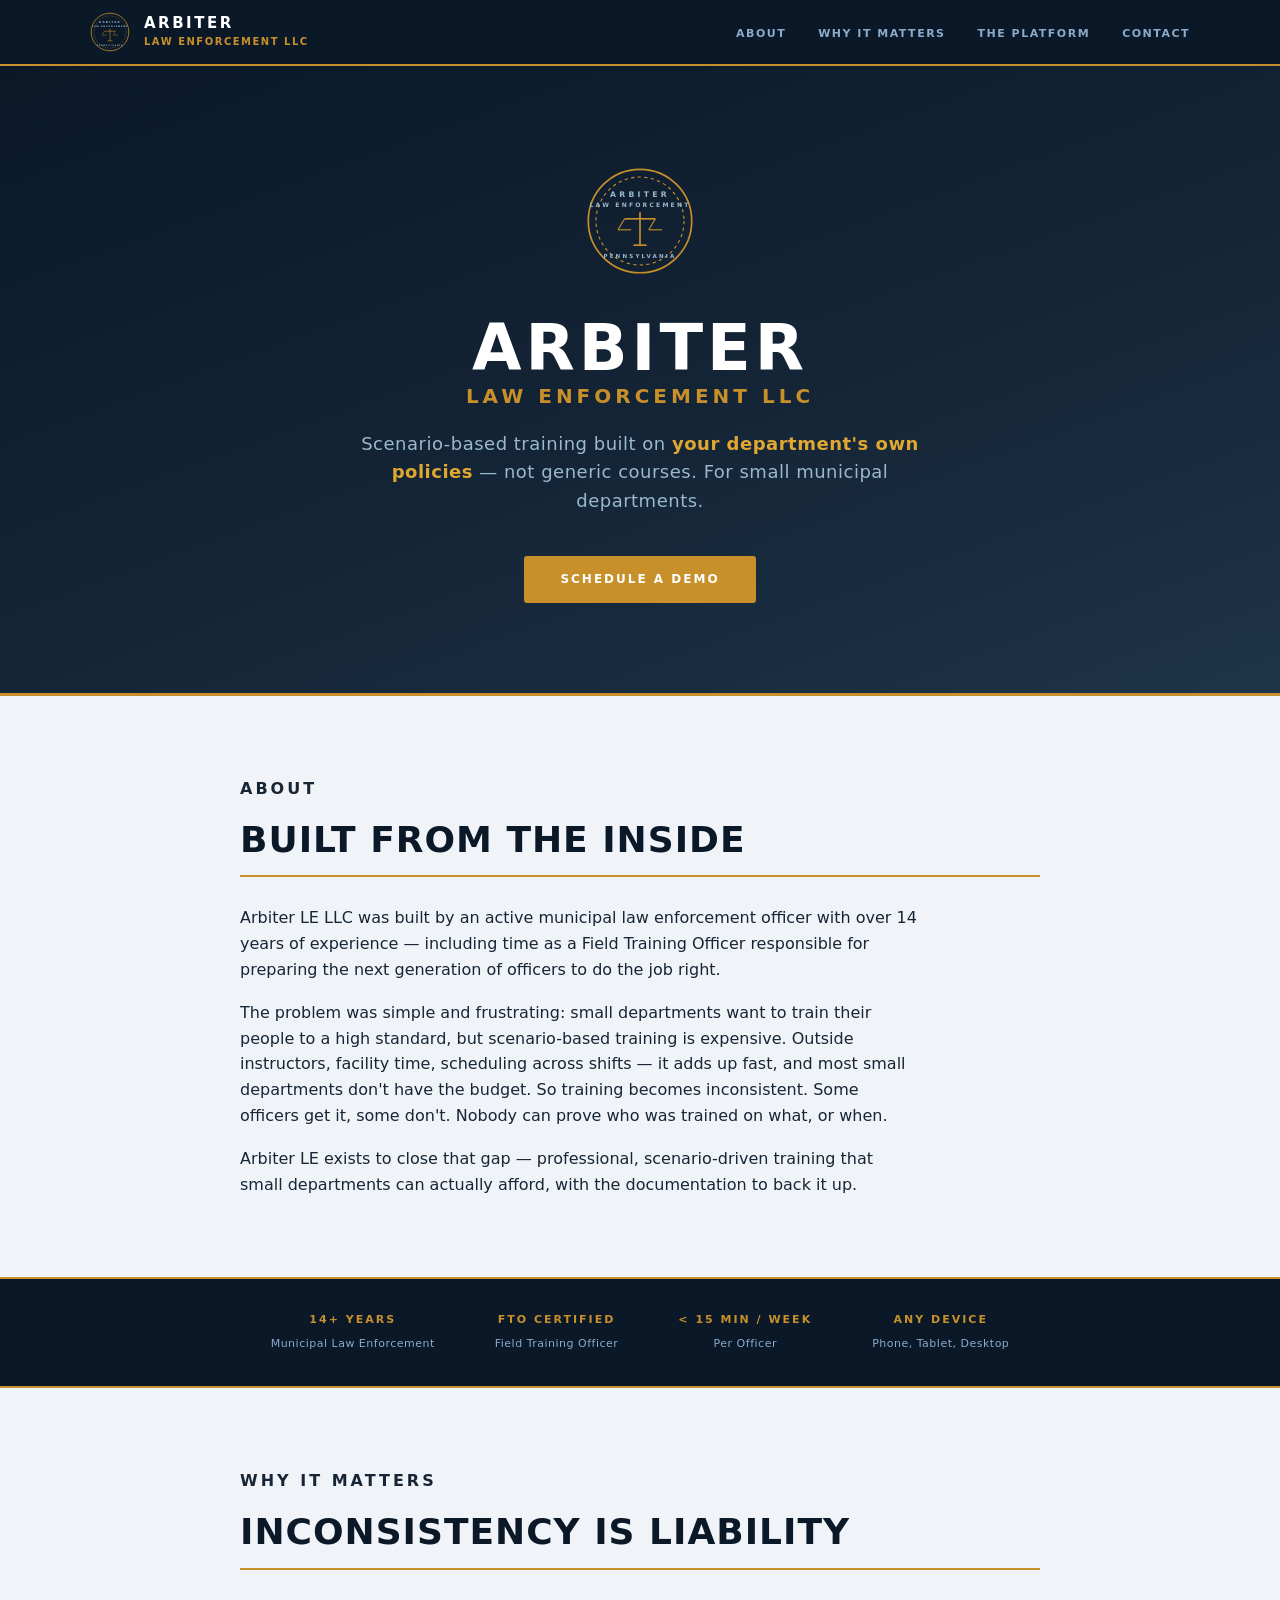
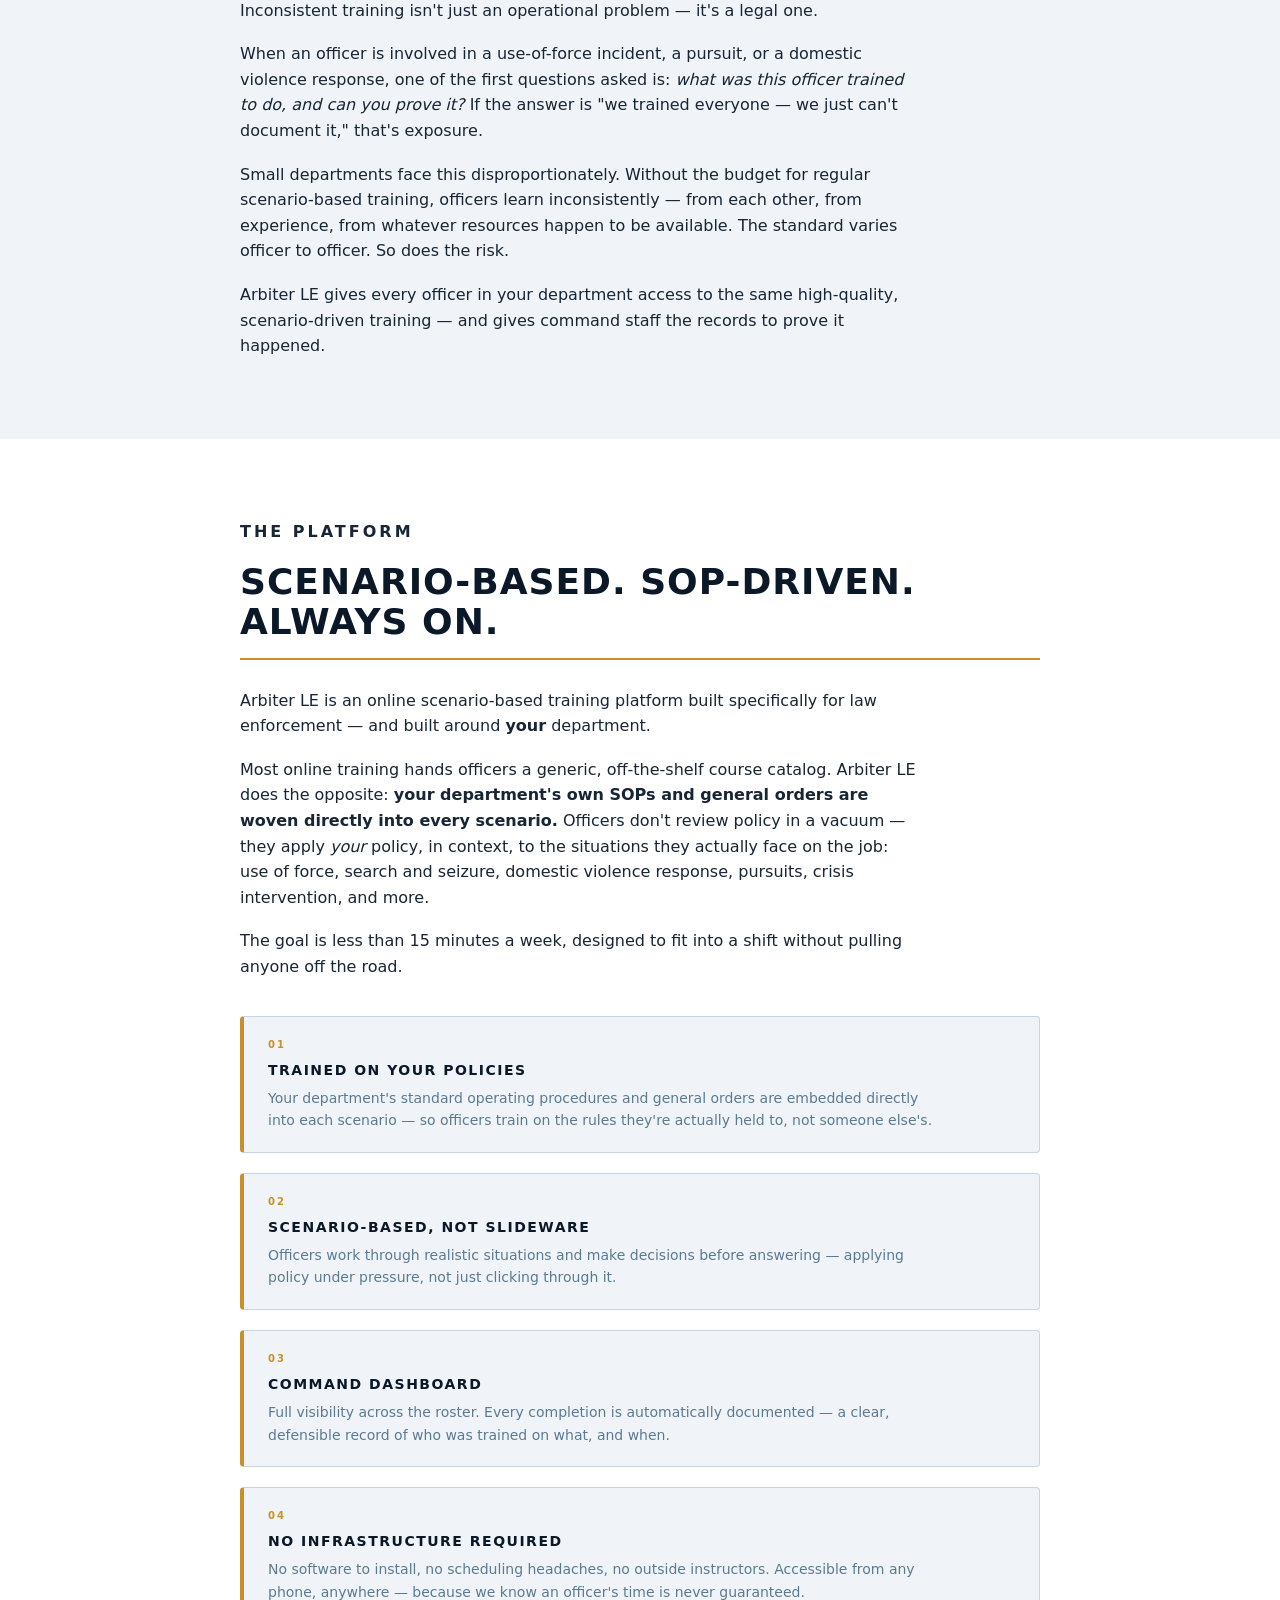
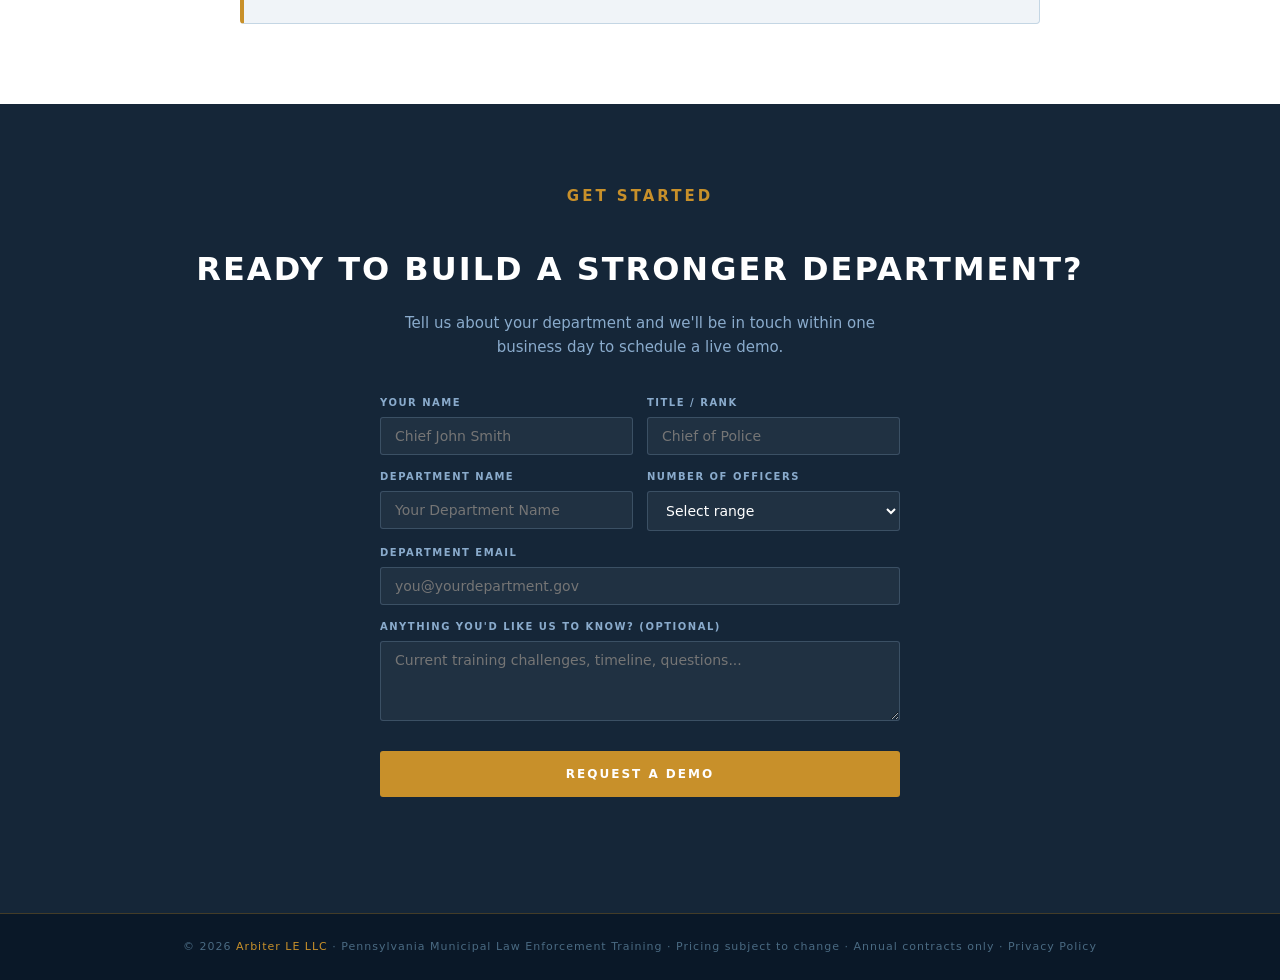
==== Marketing/index.html @ 16d20a55 "Sharpen marketing site: SOP wedge, SEO/OG tags, link-preview image Lead with the differentiator vs. " ====
<!DOCTYPE html>
<html lang="en">
<head>
  <meta charset="UTF-8" />
  <meta name="viewport" content="width=device-width, initial-scale=1.0" />
  <title>Arbiter LE — Scenario-Based Training for Municipal Law Enforcement</title>
  <meta name="description" content="Scenario-based, SOP-driven training built for small municipal police departments — by an active officer. Your department's own policies, woven into every scenario. Every completion documented. Under 15 minutes a week." />

  <!-- Open Graph / link preview (so the site previews properly when shared with a chief) -->
  <meta property="og:type" content="website" />
  <meta property="og:site_name" content="Arbiter LE" />
  <meta property="og:title" content="Arbiter LE — Scenario-Based Training for Municipal Law Enforcement" />
  <meta property="og:description" content="Built by an active officer for small departments: scenario-based training on your own SOPs, with a defensible record of who was trained on what, and when." />
  <meta property="og:url" content="https://arbiterle.com/" />
  <meta property="og:image" content="https://arbiterle.com/og-arbiter.png" />
  <meta property="og:image:width" content="2400" />
  <meta property="og:image:height" content="1260" />
  <meta property="og:image:alt" content="Arbiter LE — Training built on your policies" />
  <meta name="twitter:card" content="summary_large_image" />
  <meta name="twitter:title" content="Arbiter LE — Scenario-Based Training for Municipal Law Enforcement" />
  <meta name="twitter:description" content="Scenario-based training on your department's own SOPs, with the documentation to back it up." />
  <meta name="twitter:image" content="https://arbiterle.com/og-arbiter.png" />

  <!-- Favicon: Arbiter seal, inline so there is no extra asset/path to deploy -->
  <link rel="icon" href="data:image/svg+xml,%3Csvg xmlns='http://www.w3.org/2000/svg' viewBox='0 0 100 100'%3E%3Crect width='100' height='100' rx='14' fill='%230a1828'/%3E%3Ccircle cx='50' cy='50' r='34' fill='none' stroke='%23c8902a' stroke-width='3'/%3E%3Cline x1='50' y1='30' x2='50' y2='72' stroke='%23c8902a' stroke-width='3'/%3E%3Cline x1='32' y1='40' x2='68' y2='40' stroke='%23c8902a' stroke-width='3'/%3E%3Cline x1='32' y1='40' x2='26' y2='54' stroke='%23c8902a' stroke-width='2'/%3E%3Cline x1='26' y1='54' x2='38' y2='54' stroke='%23c8902a' stroke-width='2'/%3E%3Cline x1='68' y1='40' x2='62' y2='54' stroke='%23c8902a' stroke-width='2'/%3E%3Cline x1='62' y1='54' x2='74' y2='54' stroke='%23c8902a' stroke-width='2'/%3E%3Cline x1='42' y1='72' x2='58' y2='72' stroke='%23c8902a' stroke-width='3'/%3E%3C/svg%3E" />
  <style>
    *, *::before, *::after { box-sizing: border-box; margin: 0; padding: 0; }

    :root {
      --navy:       #0a1828;
      --navy-mid:   #152638;
      --navy-light: #1e3448;
      --steel:      #3c6478;
      --accent:     #c8902a;
      --accent-hi:  #e0a830;
      --text:       #182535;
      --text-muted: #5a7a92;
      --border:     #c4d6e4;
      --bg:         #f0f4f8;
      --card:       #ffffff;
    }

    html { scroll-behavior: smooth; }

    body {
      font-family: 'Segoe UI', system-ui, sans-serif;
      background: var(--bg);
      color: var(--text);
      font-size: 16px;
      line-height: 1.6;
    }

    /* ── NAV ── */
    nav {
      background: var(--navy);
      border-bottom: 2px solid var(--accent);
      position: sticky;
      top: 0;
      z-index: 100;
      padding: 0 40px;
    }

    .nav-inner {
      max-width: 1100px;
      margin: 0 auto;
      height: 64px;
      display: flex;
      align-items: center;
      justify-content: space-between;
    }

    .nav-brand {
      display: flex;
      align-items: center;
      gap: 14px;
      text-decoration: none;
    }

    .nav-seal {
      width: 40px;
      height: 40px;
      flex-shrink: 0;
    }

    .nav-brand-text {
      line-height: 1.1;
    }

    .nav-brand-text strong {
      display: block;
      font-size: 15px;
      font-weight: 800;
      letter-spacing: 2.5px;
      text-transform: uppercase;
      color: #ffffff;
    }

    .nav-brand-text span {
      font-size: 10px;
      letter-spacing: 1.5px;
      text-transform: uppercase;
      color: var(--accent);
      font-weight: 600;
    }

    .nav-links {
      display: flex;
      gap: 32px;
      list-style: none;
    }

    .nav-links a {
      color: #8aabcc;
      text-decoration: none;
      font-size: 11px;
      letter-spacing: 1.5px;
      text-transform: uppercase;
      font-weight: 600;
      transition: color .2s;
    }

    .nav-links a:hover { color: var(--accent); }

    /* ── HERO ── */
    .hero {
      background: linear-gradient(160deg, var(--navy) 0%, var(--navy-mid) 60%, var(--navy-light) 100%);
      padding: 100px 40px 90px;
      text-align: center;
      border-bottom: 3px solid var(--accent);
    }

    .hero-seal {
      width: 110px;
      height: 110px;
      margin: 0 auto 32px;
    }

    .hero h1 {
      font-size: clamp(36px, 6vw, 64px);
      font-weight: 900;
      letter-spacing: 4px;
      text-transform: uppercase;
      color: #ffffff;
      line-height: 1;
    }

    .hero h1 span {
      display: block;
      font-size: clamp(14px, 2vw, 20px);
      font-weight: 700;
      letter-spacing: 4px;
      color: var(--accent);
      margin-top: 6px;
    }

    .hero-tagline {
      margin-top: 24px;
      font-size: clamp(15px, 2vw, 18px);
      color: #9ab8d0;
      letter-spacing: .5px;
      max-width: 560px;
      margin-left: auto;
      margin-right: auto;
    }

    .hero-tagline em {
      font-style: normal;
      font-weight: 700;
      color: var(--accent-hi);
    }

    .hero-cta {
      margin-top: 40px;
      display: inline-block;
      background: var(--accent);
      color: #ffffff;
      font-size: 12px;
      font-weight: 800;
      letter-spacing: 2px;
      text-transform: uppercase;
      text-decoration: none;
      padding: 14px 36px;
      border-radius: 3px;
      transition: background .2s;
    }

    .hero-cta:hover { background: var(--accent-hi); }

    /* ── SECTIONS ── */
    section {
      padding: 80px 40px;
    }

    section:nth-child(even) {
      background: var(--card);
    }

    .section-inner {
      max-width: 800px;
      margin: 0 auto;
    }

    .section-label {
      font-size: 10px;
      font-weight: 800;
      letter-spacing: 3px;
      text-transform: uppercase;
      color: var(--accent);
      margin-bottom: 12px;
    }

    .section-inner h2 {
      font-size: clamp(24px, 4vw, 36px);
      font-weight: 900;
      letter-spacing: 1px;
      text-transform: uppercase;
      color: var(--navy);
      line-height: 1.1;
      margin-bottom: 28px;
      padding-bottom: 16px;
      border-bottom: 2px solid var(--accent);
    }

    .section-inner p {
      font-size: 16px;
      color: var(--text);
      margin-bottom: 18px;
      max-width: 680px;
    }

    .section-inner p:last-child { margin-bottom: 0; }

    /* ── PRODUCT FEATURES ── */
    .feature-list {
      margin-top: 36px;
      display: grid;
      gap: 20px;
    }

    .feature {
      background: var(--bg);
      border: 1px solid var(--border);
      border-left: 4px solid var(--accent);
      border-radius: 4px;
      padding: 20px 24px;
    }

    .feature-num {
      font-size: 10px;
      font-weight: 800;
      letter-spacing: 2px;
      color: var(--accent);
      text-transform: uppercase;
      margin-bottom: 6px;
    }

    .feature h3 {
      font-size: 14px;
      font-weight: 800;
      letter-spacing: 1.5px;
      text-transform: uppercase;
      color: var(--navy);
      margin-bottom: 6px;
    }

    .feature p {
      font-size: 14px;
      color: var(--text-muted);
      margin: 0;
    }

    /* ── PROOF STRIP ── */
    .proof-strip {
      background: var(--navy);
      padding: 32px 40px;
      display: flex;
      justify-content: center;
      gap: 60px;
      flex-wrap: wrap;
      border-top: 2px solid var(--accent);
      border-bottom: 2px solid var(--accent);
    }

    .proof-item {
      text-align: center;
    }

    .proof-item strong {
      display: block;
      font-size: 11px;
      font-weight: 800;
      letter-spacing: 2px;
      text-transform: uppercase;
      color: var(--accent);
    }

    .proof-item span {
      font-size: 11px;
      color: #8aabcc;
      letter-spacing: .5px;
    }

    /* ── CONTACT ── */
    .contact-section {
      background: var(--navy-mid);
      padding: 80px 40px;
      text-align: center;
    }

    .contact-section .section-label { color: var(--accent); }

    .contact-section h2 {
      font-size: clamp(22px, 4vw, 32px);
      font-weight: 900;
      letter-spacing: 2px;
      text-transform: uppercase;
      color: #ffffff;
      margin-bottom: 16px;
    }

    .contact-section p {
      color: #8aabcc;
      font-size: 15px;
      margin-bottom: 36px;
      max-width: 480px;
      margin-left: auto;
      margin-right: auto;
    }

    .contact-btn {
      display: inline-block;
      background: var(--accent);
      color: #ffffff;
      font-size: 12px;
      font-weight: 800;
      letter-spacing: 2px;
      text-transform: uppercase;
      text-decoration: none;
      padding: 16px 44px;
      border-radius: 3px;
      transition: background .2s;
    }

    .contact-btn:hover { background: var(--accent-hi); }

    /* ── DEMO FORM ── */
    .demo-form {
      max-width: 520px;
      margin: 0 auto;
      text-align: left;
    }
    .demo-form .form-row {
      display: grid;
      grid-template-columns: 1fr 1fr;
      gap: 14px;
      margin-bottom: 14px;
    }
    .demo-form .form-full { margin-bottom: 14px; }
    .demo-form label {
      display: block;
      font-size: 10px;
      font-weight: 700;
      letter-spacing: 1.5px;
      text-transform: uppercase;
      color: #8aabcc;
      margin-bottom: 6px;
    }
    .demo-form input,
    .demo-form select,
    .demo-form textarea {
      width: 100%;
      background: rgba(255,255,255,0.05);
      border: 1px solid rgba(138,171,204,0.25);
      border-radius: 3px;
      color: #fff;
      font-family: inherit;
      font-size: 14px;
      padding: 10px 14px;
      box-sizing: border-box;
      outline: none;
      transition: border-color .2s;
    }
    .demo-form input:focus,
    .demo-form select:focus,
    .demo-form textarea:focus { border-color: var(--accent); }
    .demo-form select option { background: #0f1e2e; color: #fff; }
    .demo-form textarea { resize: vertical; min-height: 80px; }
    .demo-form .hp { display: none; }
    .demo-form .submit-btn {
      width: 100%;
      background: var(--accent);
      color: #fff;
      border: none;
      border-radius: 3px;
      font-family: inherit;
      font-size: 12px;
      font-weight: 800;
      letter-spacing: 2px;
      text-transform: uppercase;
      padding: 16px;
      cursor: pointer;
      transition: background .2s;
      margin-top: 8px;
    }
    .demo-form .submit-btn:hover { background: var(--accent-hi); }
    .demo-form .submit-btn:disabled { opacity: 0.6; cursor: not-allowed; }
    .form-status {
      margin-top: 16px;
      font-size: 14px;
      text-align: center;
      min-height: 20px;
    }
    .form-status.success { color: #5dbf8a; }
    .form-status.error { color: #f08090; }
    @media(max-width:600px) { .demo-form .form-row { grid-template-columns: 1fr; } }

    /* ── FOOTER ── */
    footer {
      background: var(--navy);
      border-top: 1px solid rgba(200,144,42,.3);
      padding: 24px 40px;
      text-align: center;
    }

    footer p {
      font-size: 11px;
      color: #4a6a82;
      letter-spacing: 1px;
    }

    footer p span { color: var(--accent); }

    footer a {
      color: #4a6a82;
      text-decoration: none;
      transition: color .2s;
    }

    footer a:hover { color: var(--accent); }

    /* ── MOBILE ── */
    @media (max-width: 640px) {
      nav { padding: 0 20px; }
      .nav-links { display: none; }
      .hero { padding: 64px 24px 56px; }
      section { padding: 56px 24px; }
      .proof-strip { gap: 32px; padding: 28px 24px; }
      .contact-section { padding: 56px 24px; }
      footer { padding: 20px 24px; }
    }
  </style>
</head>
<body>

  <!-- NAV -->
  <nav>
    <div class="nav-inner">
      <a href="#" class="nav-brand">
        <svg class="nav-seal" viewBox="0 0 100 100" fill="none" xmlns="http://www.w3.org/2000/svg">
          <circle cx="50" cy="50" r="47" stroke="#c8902a" stroke-width="2"/>
          <circle cx="50" cy="50" r="40" stroke="#c8902a" stroke-width="1" stroke-dasharray="3 3"/>
          <text x="50" y="28" text-anchor="middle" font-family="'Segoe UI',system-ui,sans-serif" font-size="7" font-weight="800" letter-spacing="3" fill="#9ab8d0" text-transform="uppercase">ARBITER</text>
          <text x="50" y="37" text-anchor="middle" font-family="'Segoe UI',system-ui,sans-serif" font-size="5.5" font-weight="600" letter-spacing="2" fill="#9ab8d0">LAW ENFORCEMENT</text>
          <line x1="50" y1="42" x2="50" y2="72" stroke="#c8902a" stroke-width="1.5"/>
          <line x1="36" y1="48" x2="64" y2="48" stroke="#c8902a" stroke-width="1.5"/>
          <line x1="36" y1="48" x2="30" y2="58" stroke="#c8902a" stroke-width="1"/>
          <line x1="30" y1="58" x2="42" y2="58" stroke="#c8902a" stroke-width="1"/>
          <line x1="64" y1="48" x2="58" y2="58" stroke="#c8902a" stroke-width="1"/>
          <line x1="58" y1="58" x2="70" y2="58" stroke="#c8902a" stroke-width="1"/>
          <line x1="44" y1="72" x2="56" y2="72" stroke="#c8902a" stroke-width="1.5"/>
          <text x="50" y="84" text-anchor="middle" font-family="'Segoe UI',system-ui,sans-serif" font-size="5" font-weight="600" letter-spacing="2" fill="#9ab8d0">PENNSYLVANIA</text>
        </svg>
        <div class="nav-brand-text">
          <strong>Arbiter</strong>
          <span>Law Enforcement LLC</span>
        </div>
      </a>
      <ul class="nav-links">
        <li><a href="#about">About</a></li>
        <li><a href="#why">Why It Matters</a></li>
        <li><a href="#product">The Platform</a></li>
        <li><a href="#contact">Contact</a></li>
      </ul>
    </div>
  </nav>

  <!-- HERO -->
  <div class="hero">
    <svg class="hero-seal" viewBox="0 0 100 100" fill="none" xmlns="http://www.w3.org/2000/svg">
      <circle cx="50" cy="50" r="47" stroke="#c8902a" stroke-width="1.5"/>
      <circle cx="50" cy="50" r="40" stroke="#c8902a" stroke-width="1" stroke-dasharray="3 3"/>
      <text x="50" y="28" text-anchor="middle" font-family="'Segoe UI',system-ui,sans-serif" font-size="7" font-weight="800" letter-spacing="3" fill="#9ab8d0">ARBITER</text>
      <text x="50" y="37" text-anchor="middle" font-family="'Segoe UI',system-ui,sans-serif" font-size="5.5" font-weight="600" letter-spacing="2" fill="#9ab8d0">LAW ENFORCEMENT</text>
      <line x1="50" y1="42" x2="50" y2="72" stroke="#c8902a" stroke-width="1.5"/>
      <line x1="36" y1="48" x2="64" y2="48" stroke="#c8902a" stroke-width="1.5"/>
      <line x1="36" y1="48" x2="30" y2="58" stroke="#c8902a" stroke-width="1"/>
      <line x1="30" y1="58" x2="42" y2="58" stroke="#c8902a" stroke-width="1"/>
      <line x1="64" y1="48" x2="58" y2="58" stroke="#c8902a" stroke-width="1"/>
      <line x1="58" y1="58" x2="70" y2="58" stroke="#c8902a" stroke-width="1"/>
      <line x1="44" y1="72" x2="56" y2="72" stroke="#c8902a" stroke-width="1.5"/>
      <text x="50" y="84" text-anchor="middle" font-family="'Segoe UI',system-ui,sans-serif" font-size="5" font-weight="600" letter-spacing="2" fill="#9ab8d0">PENNSYLVANIA</text>
    </svg>
    <h1>Arbiter<span>Law Enforcement LLC</span></h1>
    <p class="hero-tagline">Scenario-based training built on <em>your department's own policies</em> — not generic courses. For small municipal departments.</p>
    <a href="#contact" class="hero-cta">Schedule a Demo</a>
  </div>

  <!-- ABOUT -->
  <section id="about">
    <div class="section-inner">
      <p class="section-label">About</p>
      <h2>Built From the Inside</h2>
      <p>Arbiter LE LLC was built by an active municipal law enforcement officer with over 14 years of experience — including time as a Field Training Officer responsible for preparing the next generation of officers to do the job right.</p>
      <p>The problem was simple and frustrating: small departments want to train their people to a high standard, but scenario-based training is expensive. Outside instructors, facility time, scheduling across shifts — it adds up fast, and most small departments don't have the budget. So training becomes inconsistent. Some officers get it, some don't. Nobody can prove who was trained on what, or when.</p>
      <p>Arbiter LE exists to close that gap — professional, scenario-driven training that small departments can actually afford, with the documentation to back it up.</p>
    </div>
  </section>

  <!-- PROOF STRIP -->
  <div class="proof-strip">
    <div class="proof-item">
      <strong>14+ Years</strong>
      <span>Municipal Law Enforcement</span>
    </div>
    <div class="proof-item">
      <strong>FTO Certified</strong>
      <span>Field Training Officer</span>
    </div>
    <div class="proof-item">
      <strong>&lt; 15 Min / Week</strong>
      <span>Per Officer</span>
    </div>
    <div class="proof-item">
      <strong>Any Device</strong>
      <span>Phone, Tablet, Desktop</span>
    </div>
  </div>

  <!-- WHY IT MATTERS -->
  <section id="why">
    <div class="section-inner">
      <p class="section-label">Why It Matters</p>
      <h2>Inconsistency Is Liability</h2>
      <p>Inconsistent training isn't just an operational problem — it's a legal one.</p>
      <p>When an officer is involved in a use-of-force incident, a pursuit, or a domestic violence response, one of the first questions asked is: <em>what was this officer trained to do, and can you prove it?</em> If the answer is "we trained everyone — we just can't document it," that's exposure.</p>
      <p>Small departments face this disproportionately. Without the budget for regular scenario-based training, officers learn inconsistently — from each other, from experience, from whatever resources happen to be available. The standard varies officer to officer. So does the risk.</p>
      <p>Arbiter LE gives every officer in your department access to the same high-quality, scenario-driven training — and gives command staff the records to prove it happened.</p>
    </div>
  </section>

  <!-- THE PLATFORM -->
  <section id="product">
    <div class="section-inner">
      <p class="section-label">The Platform</p>
      <h2>Scenario-Based. SOP-Driven. Always On.</h2>
      <p>Arbiter LE is an online scenario-based training platform built specifically for law enforcement — and built around <strong>your</strong> department.</p>
      <p>Most online training hands officers a generic, off-the-shelf course catalog. Arbiter LE does the opposite: <strong>your department's own SOPs and general orders are woven directly into every scenario.</strong> Officers don't review policy in a vacuum — they apply <em>your</em> policy, in context, to the situations they actually face on the job: use of force, search and seizure, domestic violence response, pursuits, crisis intervention, and more.</p>
      <p>The goal is less than 15 minutes a week, designed to fit into a shift without pulling anyone off the road.</p>

      <div class="feature-list">
        <div class="feature">
          <div class="feature-num">01</div>
          <h3>Trained on Your Policies</h3>
          <p>Your department's standard operating procedures and general orders are embedded directly into each scenario — so officers train on the rules they're actually held to, not someone else's.</p>
        </div>
        <div class="feature">
          <div class="feature-num">02</div>
          <h3>Scenario-Based, Not Slideware</h3>
          <p>Officers work through realistic situations and make decisions before answering — applying policy under pressure, not just clicking through it.</p>
        </div>
        <div class="feature">
          <div class="feature-num">03</div>
          <h3>Command Dashboard</h3>
          <p>Full visibility across the roster. Every completion is automatically documented — a clear, defensible record of who was trained on what, and when.</p>
        </div>
        <div class="feature">
          <div class="feature-num">04</div>
          <h3>No Infrastructure Required</h3>
          <p>No software to install, no scheduling headaches, no outside instructors. Accessible from any phone, anywhere — because we know an officer's time is never guaranteed.</p>
        </div>
      </div>
    </div>
  </section>

  <!-- CONTACT -->
  <div class="contact-section" id="contact">
    <p class="section-label">Get Started</p>
    <h2>Ready to Build a Stronger Department?</h2>
    <p>Tell us about your department and we'll be in touch within one business day to schedule a live demo.</p>

    <form class="demo-form" id="demo-form" onsubmit="submitDemo(event)">
      <div class="form-row">
        <div>
          <label for="df-name">Your Name</label>
          <input type="text" id="df-name" name="name" placeholder="Chief John Smith" required />
        </div>
        <div>
          <label for="df-title">Title / Rank</label>
          <input type="text" id="df-title" name="title" placeholder="Chief of Police" required />
        </div>
      </div>
      <div class="form-row">
        <div>
          <label for="df-dept">Department Name</label>
          <input type="text" id="df-dept" name="department" placeholder="Your Department Name" required />
        </div>
        <div>
          <label for="df-size">Number of Officers</label>
          <select id="df-size" name="size" required>
            <option value="" disabled selected>Select range</option>
            <option>1–10</option>
            <option>11–25</option>
            <option>26–50</option>
            <option>51–100</option>
            <option>100+</option>
          </select>
        </div>
      </div>
      <div class="form-full">
        <label for="df-email">Department Email</label>
        <input type="email" id="df-email" name="email" placeholder="you@yourdepartment.gov" required />
      </div>
      <div class="form-full">
        <label for="df-msg">Anything you'd like us to know? (optional)</label>
        <textarea id="df-msg" name="message" placeholder="Current training challenges, timeline, questions..."></textarea>
      </div>
      <!-- Honeypot — bots fill this, humans don't -->
      <div class="hp">
        <input type="text" name="website" tabindex="-1" autocomplete="off" />
      </div>
      <button type="submit" class="submit-btn" id="demo-submit">Request a Demo</button>
      <div class="form-status" id="form-status"></div>
    </form>
  </div>

  <!-- FOOTER -->
  <footer>
    <p>© 2026 <span>Arbiter LE LLC</span> · Pennsylvania Municipal Law Enforcement Training · Pricing subject to change · Annual contracts only · <a href="/privacy-policy">Privacy Policy</a></p>
  </footer>

  <script>
    async function submitDemo(e) {
      e.preventDefault();
      const btn    = document.getElementById('demo-submit');
      const status = document.getElementById('form-status');
      const form   = document.getElementById('demo-form');

      // Honeypot check
      if (form.querySelector('[name="website"]').value) return;

      btn.disabled    = true;
      btn.textContent = 'Sending…';
      status.textContent = '';
      status.className   = 'form-status';

      const payload = {
        name:       form.querySelector('[name="name"]').value,
        title:      form.querySelector('[name="title"]').value,
        department: form.querySelector('[name="department"]').value,
        size:       form.querySelector('[name="size"]').value,
        email:      form.querySelector('[name="email"]').value,
        message:    form.querySelector('[name="message"]').value,
      };

      try {
        const res = await fetch('/api/contact', {
          method:  'POST',
          headers: { 'Content-Type': 'application/json' },
          body:    JSON.stringify(payload),
        });
        if (res.ok) {
          form.reset();
          status.textContent = '✓ Request received — we\'ll be in touch within one business day.';
          status.className   = 'form-status success';
          btn.textContent    = 'Request a Demo';
          btn.disabled       = false;
        } else {
          throw new Error('server error');
        }
      } catch {
        status.textContent = 'Something went wrong. Email us directly at andrew@arbiterle.com.';
        status.className   = 'form-status error';
        btn.textContent    = 'Request a Demo';
        btn.disabled       = false;
      }
    }
  </script>
</body>
</html>
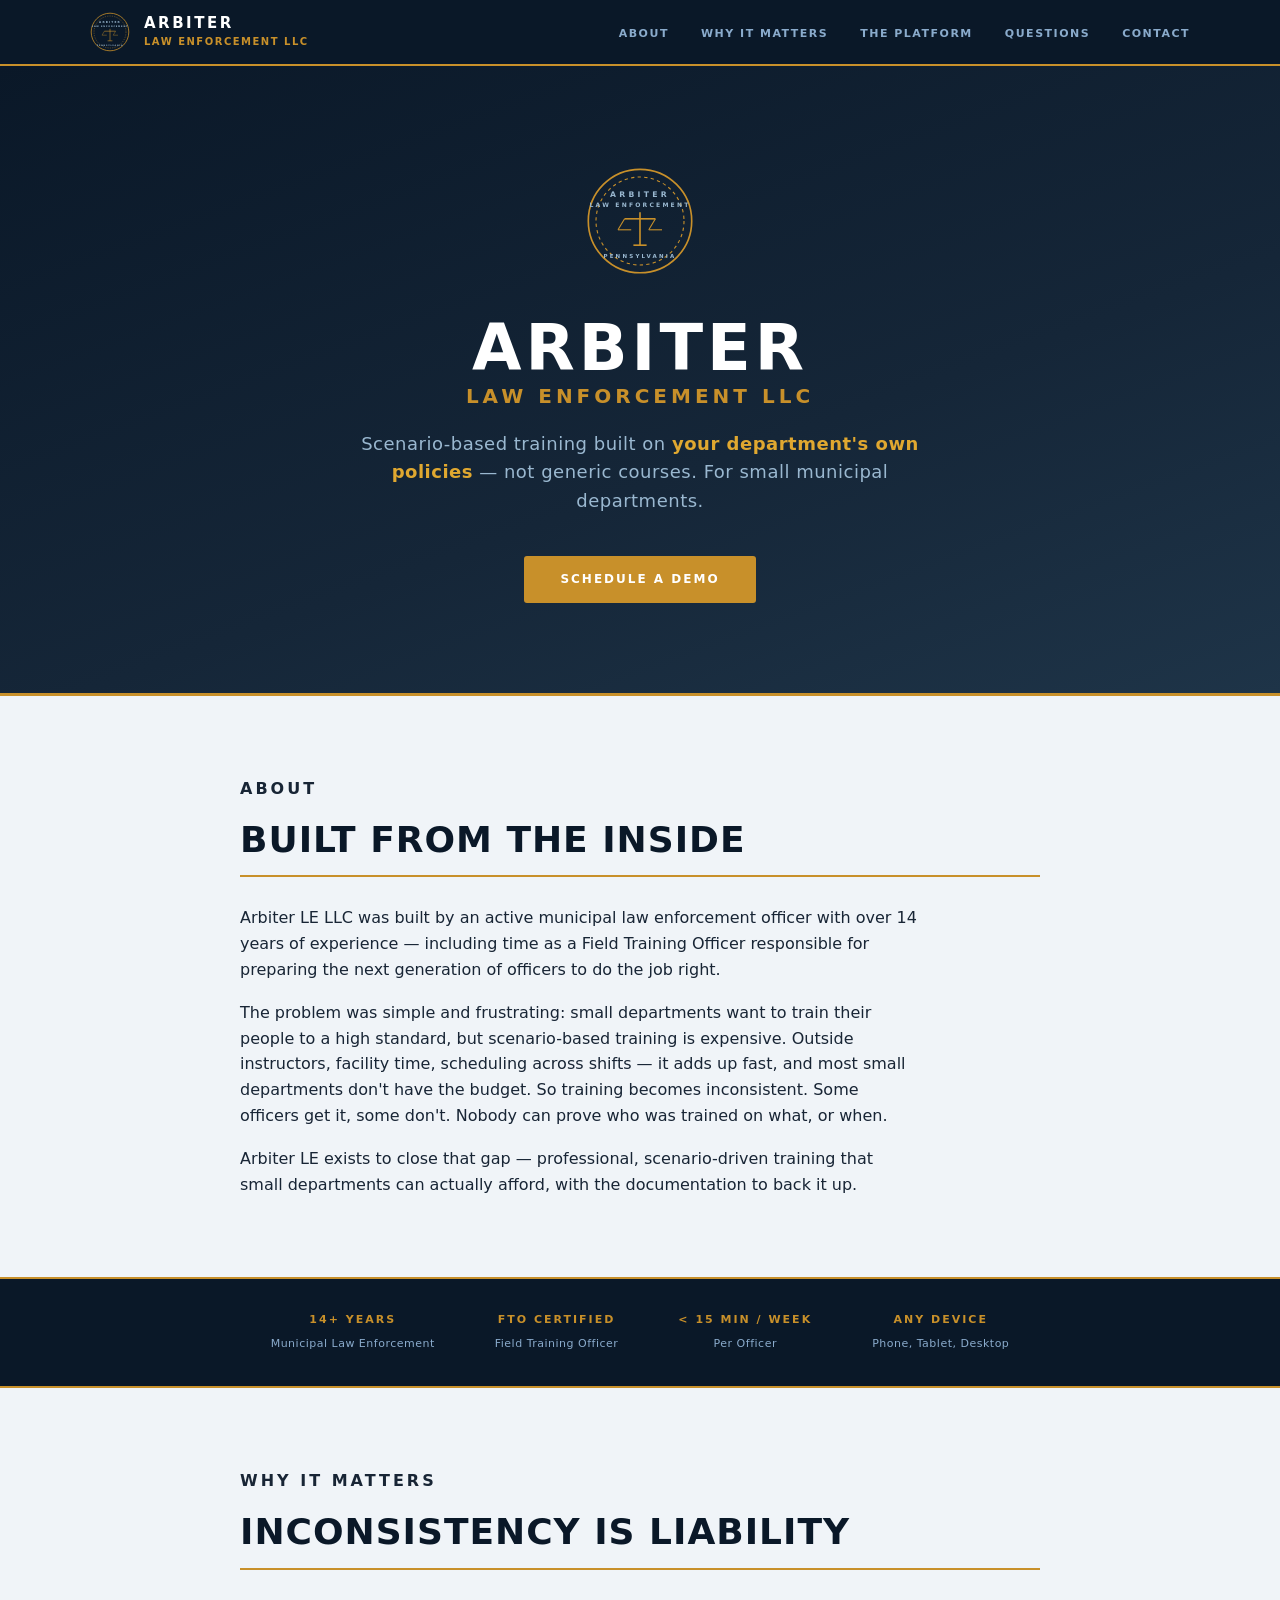
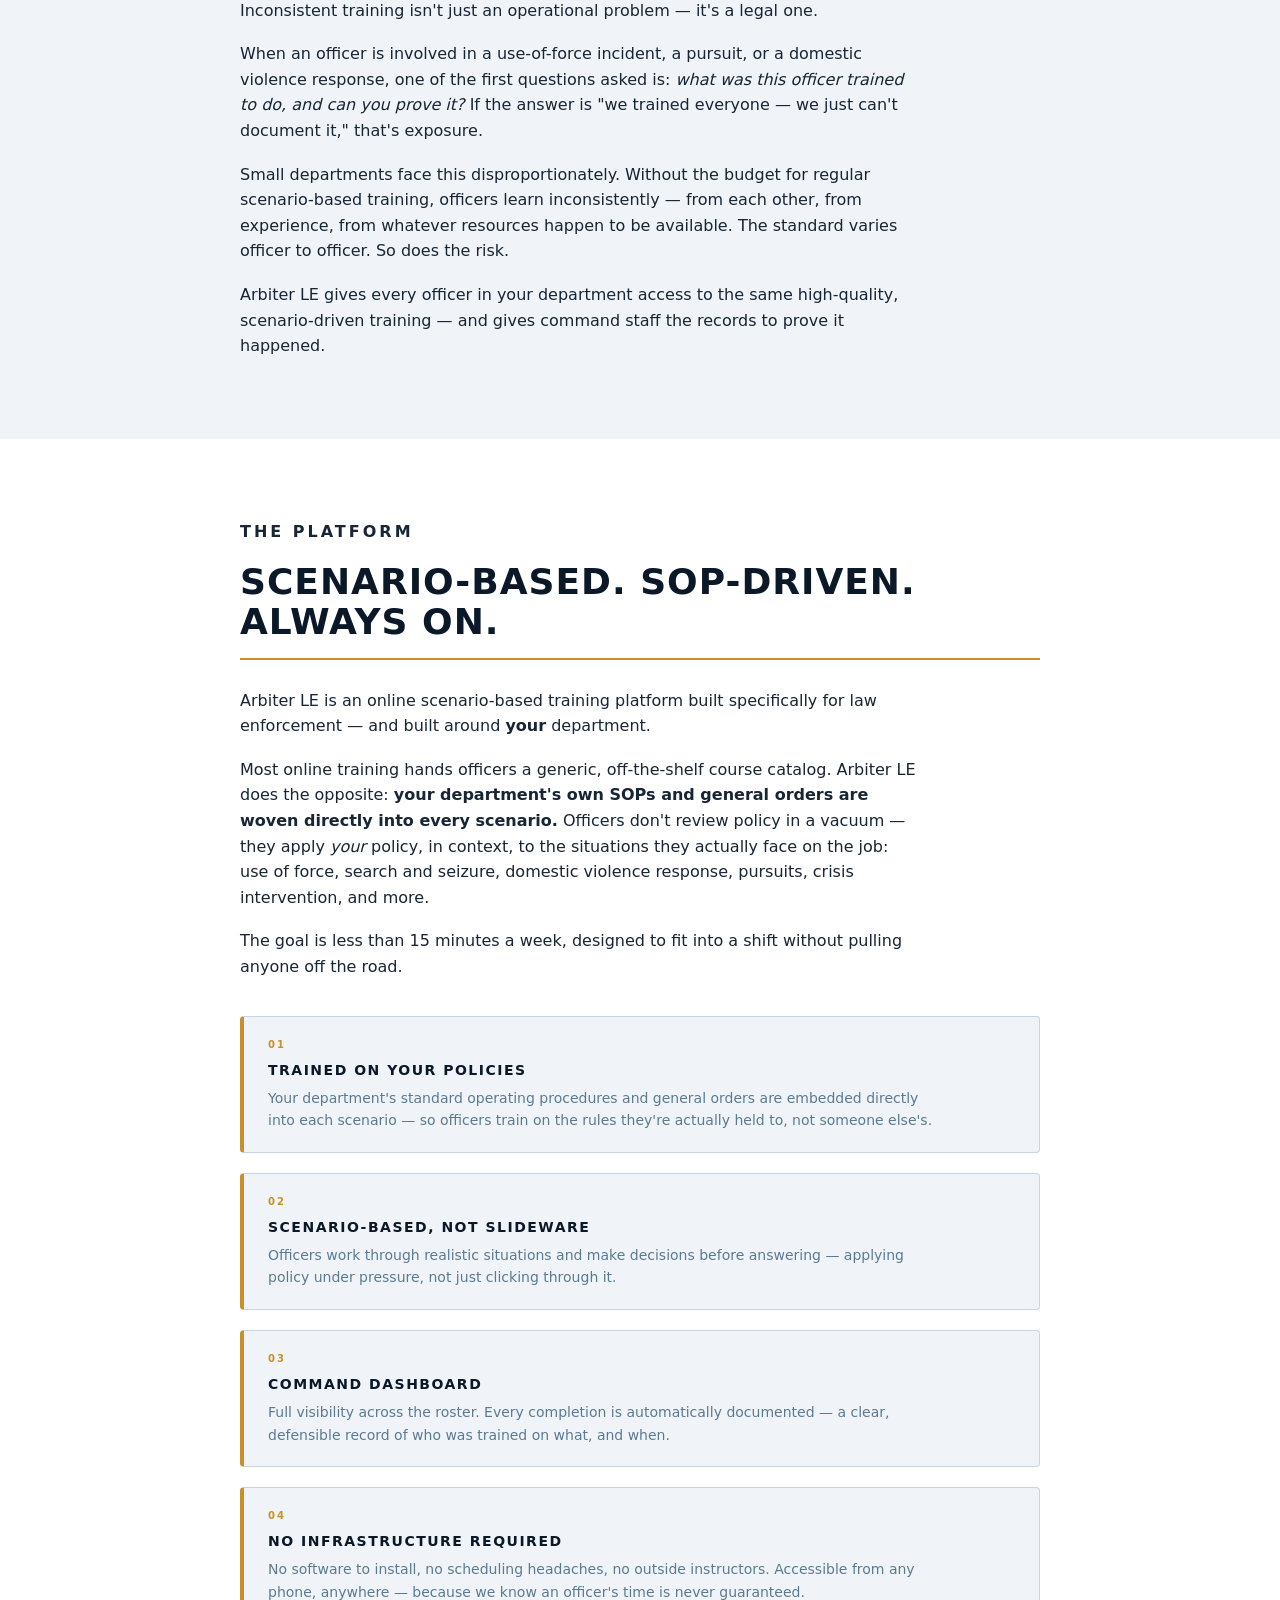
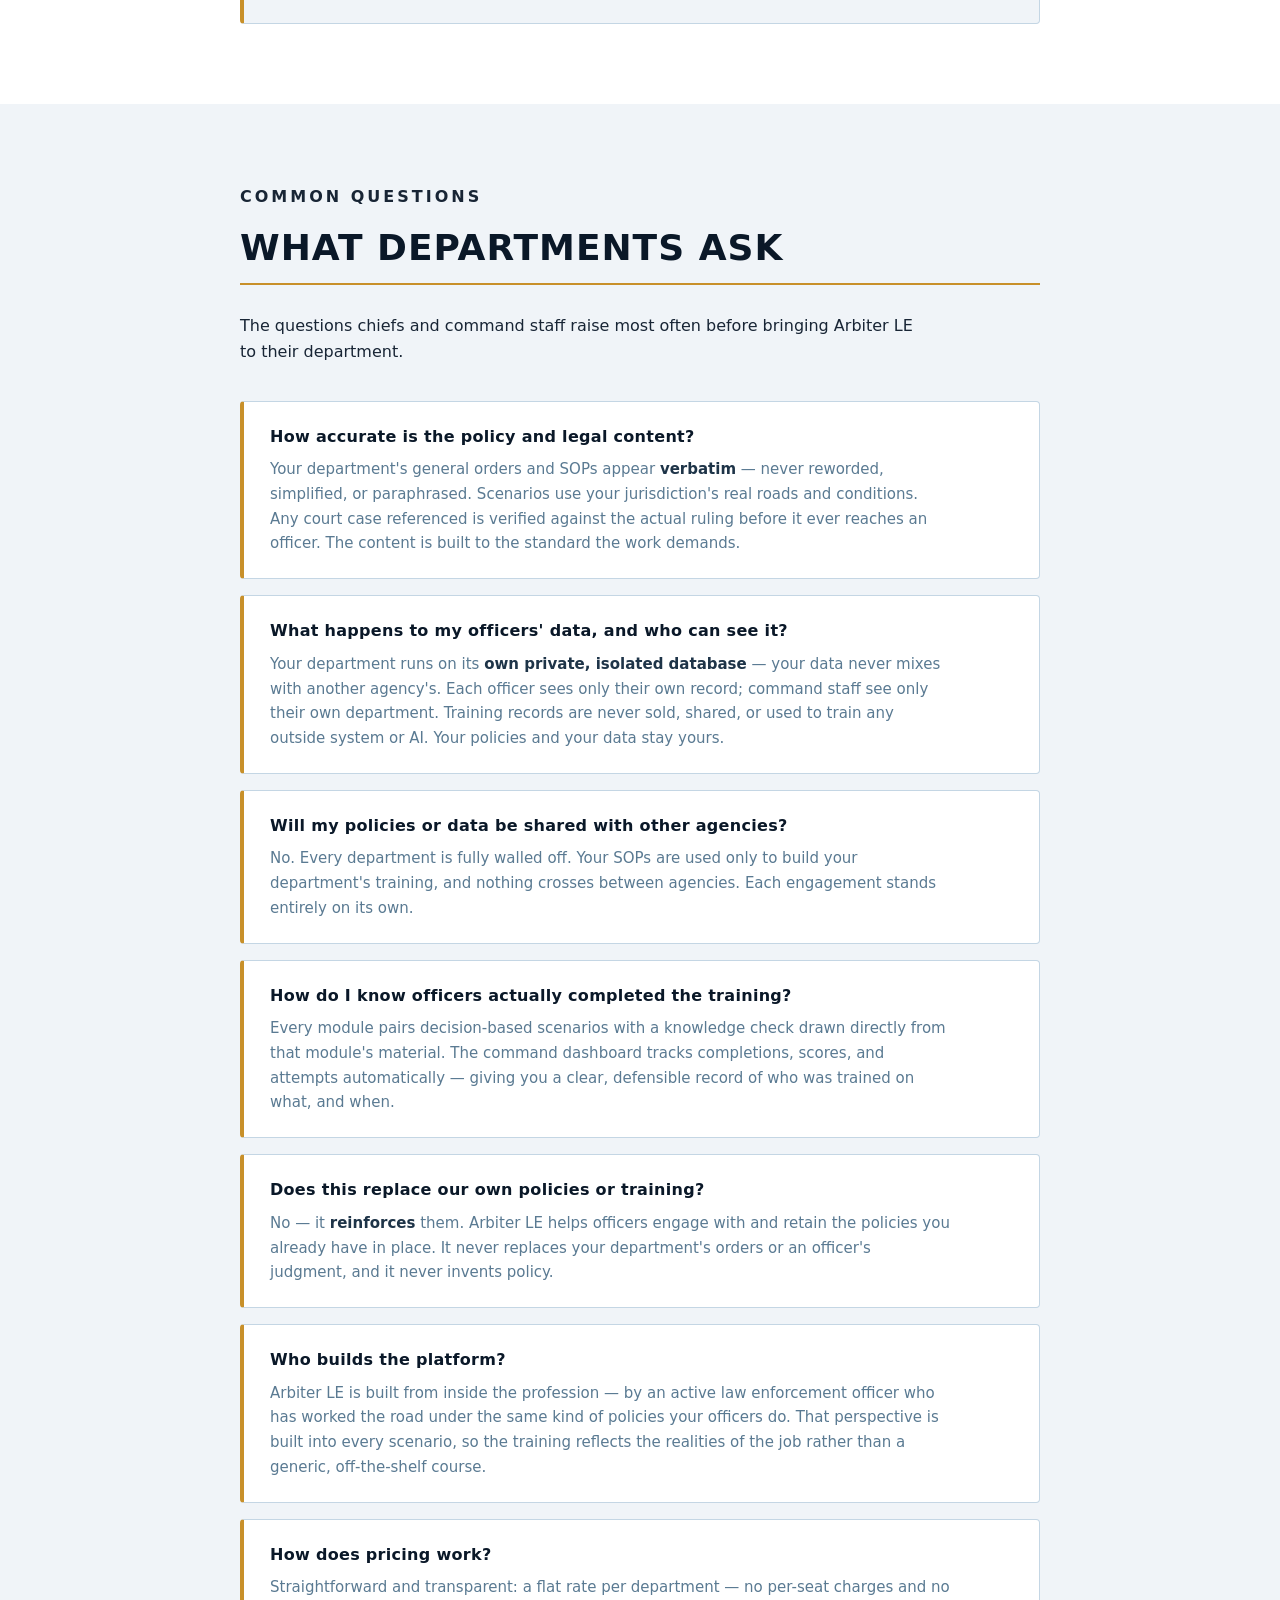
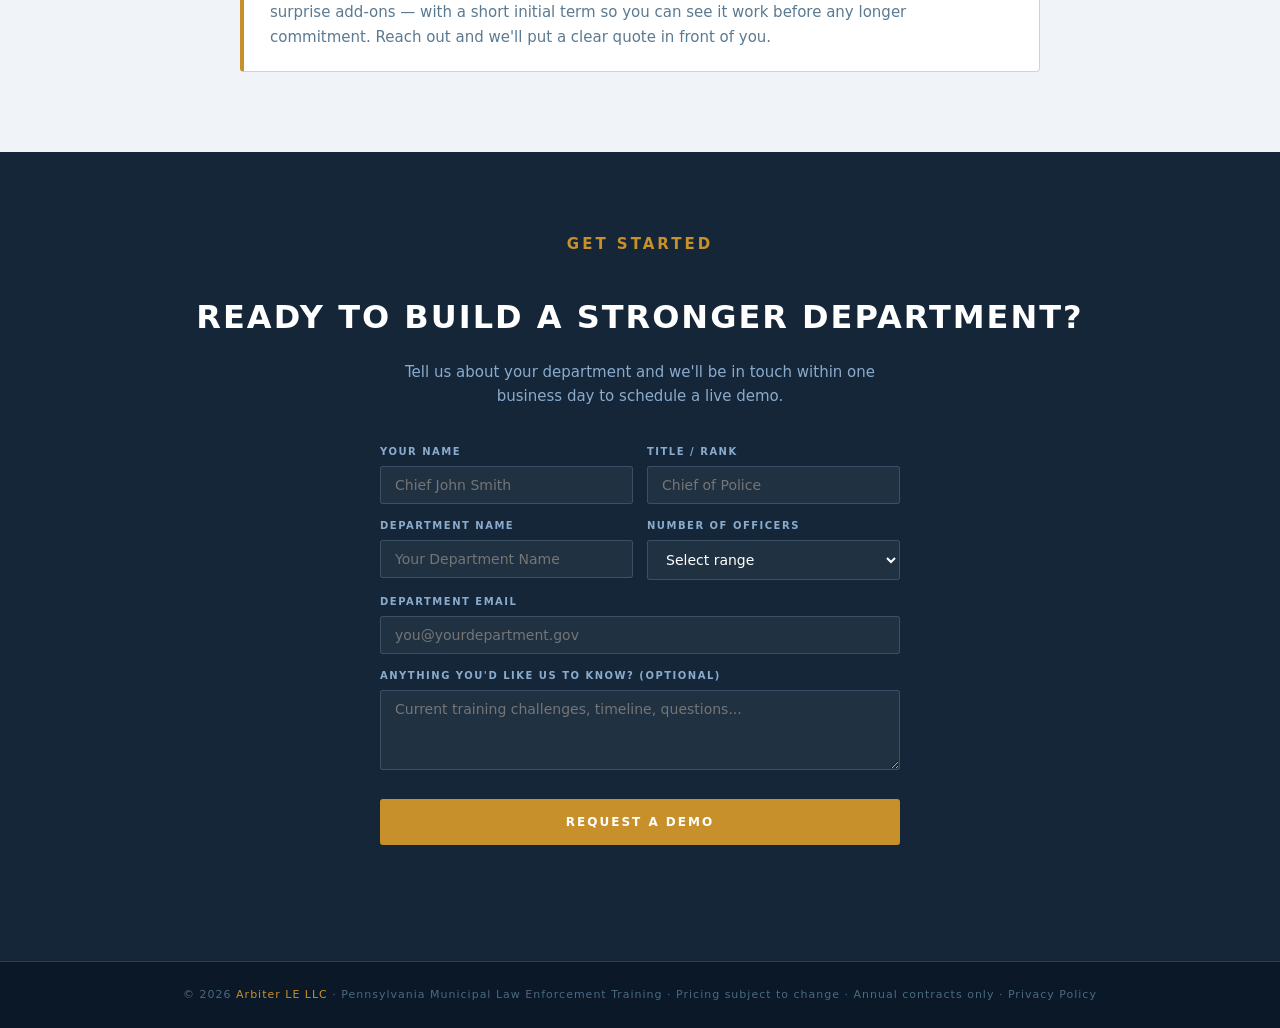
==== commit 333665c1: "Add FAQ section to marketing site Answers the questions chiefs research before reaching out — conten" ====
--- a/Marketing/index.html
+++ b/Marketing/index.html
@@ -23,6 +23,51 @@
 
   <!-- Favicon: Arbiter seal, inline so there is no extra asset/path to deploy -->
   <link rel="icon" href="data:image/svg+xml,%3Csvg xmlns='http://www.w3.org/2000/svg' viewBox='0 0 100 100'%3E%3Crect width='100' height='100' rx='14' fill='%230a1828'/%3E%3Ccircle cx='50' cy='50' r='34' fill='none' stroke='%23c8902a' stroke-width='3'/%3E%3Cline x1='50' y1='30' x2='50' y2='72' stroke='%23c8902a' stroke-width='3'/%3E%3Cline x1='32' y1='40' x2='68' y2='40' stroke='%23c8902a' stroke-width='3'/%3E%3Cline x1='32' y1='40' x2='26' y2='54' stroke='%23c8902a' stroke-width='2'/%3E%3Cline x1='26' y1='54' x2='38' y2='54' stroke='%23c8902a' stroke-width='2'/%3E%3Cline x1='68' y1='40' x2='62' y2='54' stroke='%23c8902a' stroke-width='2'/%3E%3Cline x1='62' y1='54' x2='74' y2='54' stroke='%23c8902a' stroke-width='2'/%3E%3Cline x1='42' y1='72' x2='58' y2='72' stroke='%23c8902a' stroke-width='3'/%3E%3C/svg%3E" />
+  <!-- FAQ structured data — lets search engines surface these answers directly -->
+  <script type="application/ld+json">
+  {
+    "@context": "https://schema.org",
+    "@type": "FAQPage",
+    "mainEntity": [
+      {
+        "@type": "Question",
+        "name": "How accurate is the policy and legal content?",
+        "acceptedAnswer": { "@type": "Answer", "text": "Your department's general orders and SOPs appear verbatim — never reworded, simplified, or paraphrased. Scenarios use your jurisdiction's real roads and conditions. Any court case referenced is verified against the actual ruling before it ever reaches an officer." }
+      },
+      {
+        "@type": "Question",
+        "name": "What happens to my officers' data, and who can see it?",
+        "acceptedAnswer": { "@type": "Answer", "text": "Your department runs on its own private, isolated database — your data never mixes with another agency's. Each officer sees only their own record; command staff see only their own department. Training records are never sold, shared, or used to train any outside system or AI." }
+      },
+      {
+        "@type": "Question",
+        "name": "Will my policies or data be shared with other agencies?",
+        "acceptedAnswer": { "@type": "Answer", "text": "No. Every department is fully walled off. Your SOPs are used only to build your department's training, and nothing crosses between agencies. Each engagement stands entirely on its own." }
+      },
+      {
+        "@type": "Question",
+        "name": "How do I know officers actually completed the training?",
+        "acceptedAnswer": { "@type": "Answer", "text": "Every module pairs decision-based scenarios with a knowledge check drawn directly from that module's material. The command dashboard tracks completions, scores, and attempts automatically — giving you a clear, defensible record of who was trained on what, and when." }
+      },
+      {
+        "@type": "Question",
+        "name": "Does this replace our own policies or training?",
+        "acceptedAnswer": { "@type": "Answer", "text": "No — it reinforces them. Arbiter LE helps officers engage with and retain the policies you already have in place. It never replaces your department's orders or an officer's judgment, and it never invents policy." }
+      },
+      {
+        "@type": "Question",
+        "name": "Who builds the platform?",
+        "acceptedAnswer": { "@type": "Answer", "text": "Arbiter LE is built from inside the profession — by an active law enforcement officer who has worked the road under the same kind of policies your officers do. That perspective is built into every scenario." }
+      },
+      {
+        "@type": "Question",
+        "name": "How does pricing work?",
+        "acceptedAnswer": { "@type": "Answer", "text": "Straightforward and transparent: a flat rate per department — no per-seat charges and no surprise add-ons — with a short initial term so you can see it work before any longer commitment. Reach out and we'll provide a clear quote." }
+      }
+    ]
+  }
+  </script>
+
   <style>
     *, *::before, *::after { box-sizing: border-box; margin: 0; padding: 0; }
 
@@ -268,6 +313,40 @@
       color: var(--text-muted);
       margin: 0;
     }
+
+    /* ── FAQ ── */
+    #faq { background: var(--bg); }
+
+    .faq-list {
+      margin-top: 36px;
+      display: grid;
+      gap: 16px;
+    }
+
+    .faq-item {
+      background: var(--card);
+      border: 1px solid var(--border);
+      border-left: 4px solid var(--accent);
+      border-radius: 4px;
+      padding: 22px 26px;
+    }
+
+    .faq-item h3 {
+      font-size: 16px;
+      font-weight: 800;
+      letter-spacing: .3px;
+      color: var(--navy);
+      margin-bottom: 8px;
+    }
+
+    .faq-item p {
+      font-size: 15px;
+      color: var(--text-muted);
+      margin: 0;
+      line-height: 1.65;
+    }
+
+    .faq-item p strong { color: var(--navy-light); }
 
     /* ── PROOF STRIP ── */
     .proof-strip {
@@ -479,6 +558,7 @@
         <li><a href="#about">About</a></li>
         <li><a href="#why">Why It Matters</a></li>
         <li><a href="#product">The Platform</a></li>
+        <li><a href="#faq">Questions</a></li>
         <li><a href="#contact">Contact</a></li>
       </ul>
     </div>
@@ -577,6 +657,52 @@
           <div class="feature-num">04</div>
           <h3>No Infrastructure Required</h3>
           <p>No software to install, no scheduling headaches, no outside instructors. Accessible from any phone, anywhere — because we know an officer's time is never guaranteed.</p>
+        </div>
+      </div>
+    </div>
+  </section>
+
+  <!-- FAQ -->
+  <section id="faq">
+    <div class="section-inner">
+      <p class="section-label">Common Questions</p>
+      <h2>What Departments Ask</h2>
+      <p>The questions chiefs and command staff raise most often before bringing Arbiter LE to their department.</p>
+
+      <div class="faq-list">
+        <div class="faq-item">
+          <h3>How accurate is the policy and legal content?</h3>
+          <p>Your department's general orders and SOPs appear <strong>verbatim</strong> — never reworded, simplified, or paraphrased. Scenarios use your jurisdiction's real roads and conditions. Any court case referenced is verified against the actual ruling before it ever reaches an officer. The content is built to the standard the work demands.</p>
+        </div>
+
+        <div class="faq-item">
+          <h3>What happens to my officers' data, and who can see it?</h3>
+          <p>Your department runs on its <strong>own private, isolated database</strong> — your data never mixes with another agency's. Each officer sees only their own record; command staff see only their own department. Training records are never sold, shared, or used to train any outside system or AI. Your policies and your data stay yours.</p>
+        </div>
+
+        <div class="faq-item">
+          <h3>Will my policies or data be shared with other agencies?</h3>
+          <p>No. Every department is fully walled off. Your SOPs are used only to build your department's training, and nothing crosses between agencies. Each engagement stands entirely on its own.</p>
+        </div>
+
+        <div class="faq-item">
+          <h3>How do I know officers actually completed the training?</h3>
+          <p>Every module pairs decision-based scenarios with a knowledge check drawn directly from that module's material. The command dashboard tracks completions, scores, and attempts automatically — giving you a clear, defensible record of who was trained on what, and when.</p>
+        </div>
+
+        <div class="faq-item">
+          <h3>Does this replace our own policies or training?</h3>
+          <p>No — it <strong>reinforces</strong> them. Arbiter LE helps officers engage with and retain the policies you already have in place. It never replaces your department's orders or an officer's judgment, and it never invents policy.</p>
+        </div>
+
+        <div class="faq-item">
+          <h3>Who builds the platform?</h3>
+          <p>Arbiter LE is built from inside the profession — by an active law enforcement officer who has worked the road under the same kind of policies your officers do. That perspective is built into every scenario, so the training reflects the realities of the job rather than a generic, off-the-shelf course.</p>
+        </div>
+
+        <div class="faq-item">
+          <h3>How does pricing work?</h3>
+          <p>Straightforward and transparent: a flat rate per department — no per-seat charges and no surprise add-ons — with a short initial term so you can see it work before any longer commitment. Reach out and we'll put a clear quote in front of you.</p>
         </div>
       </div>
     </div>
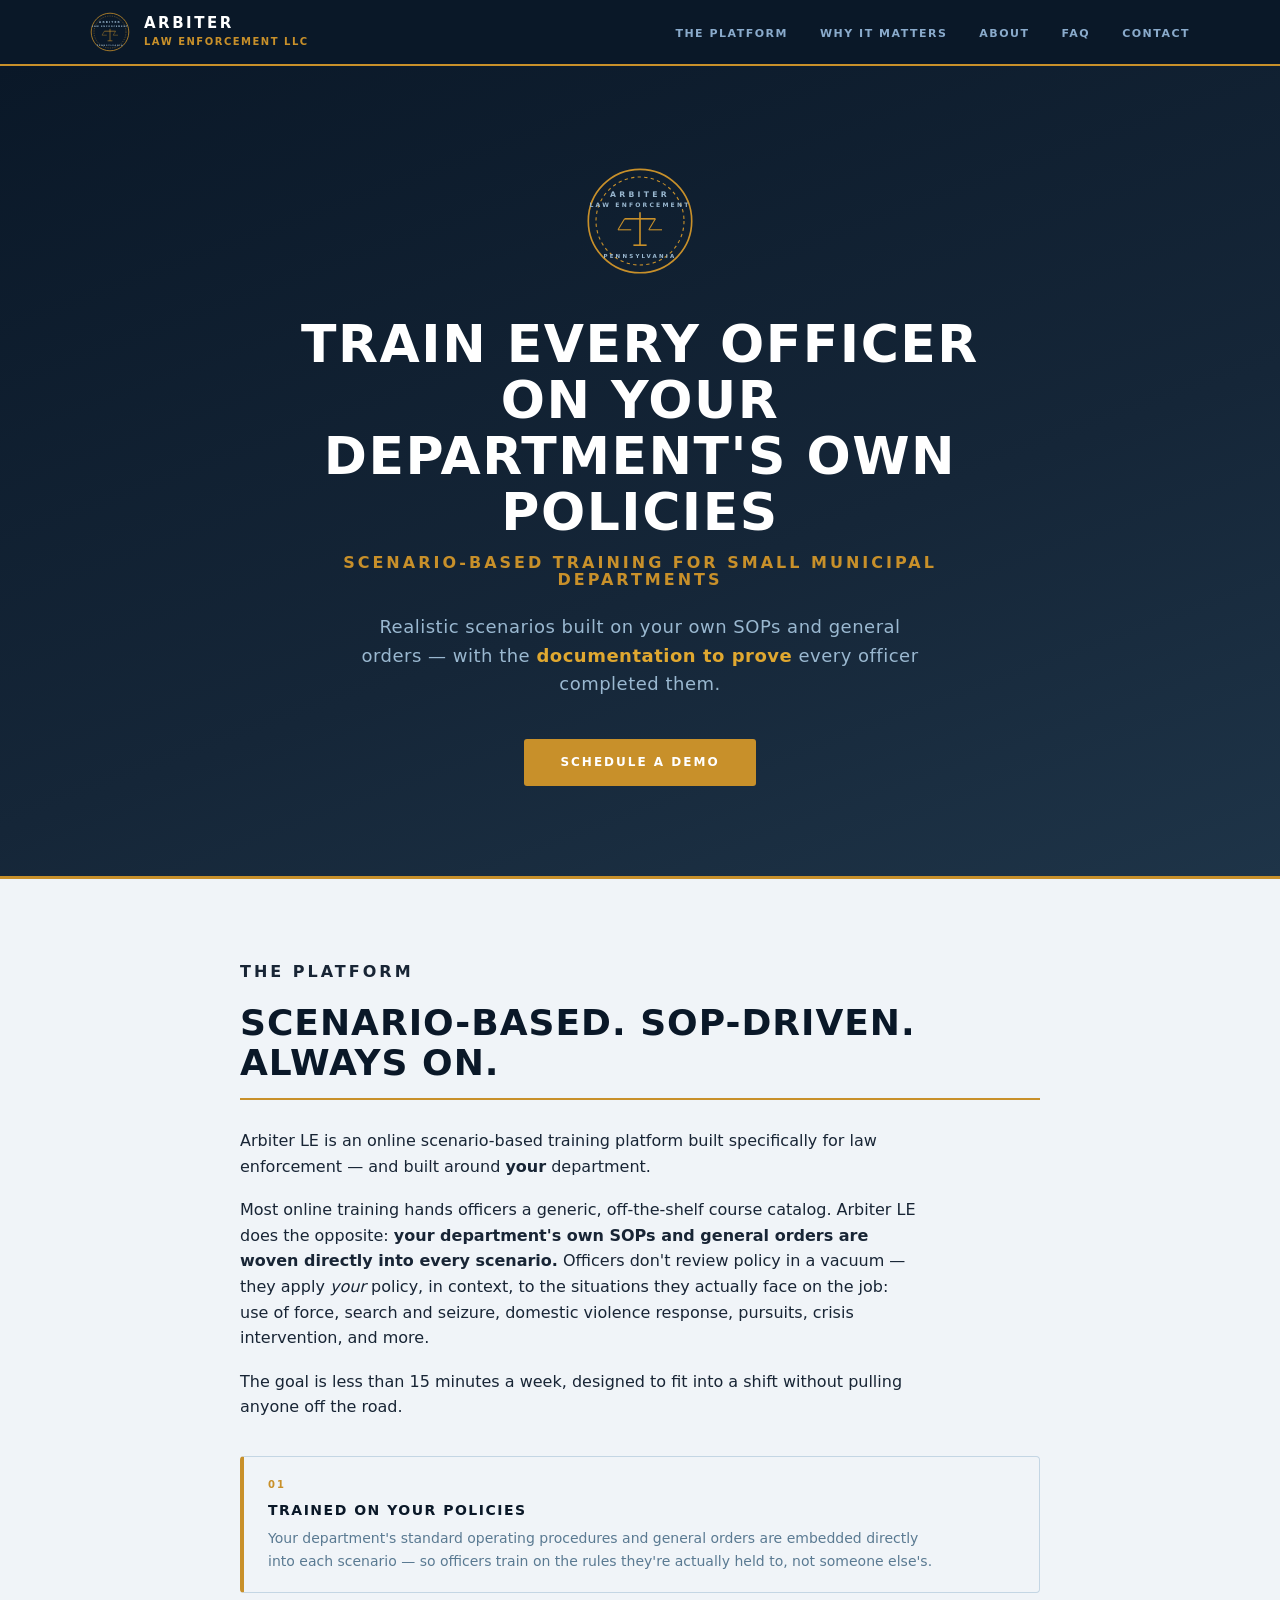
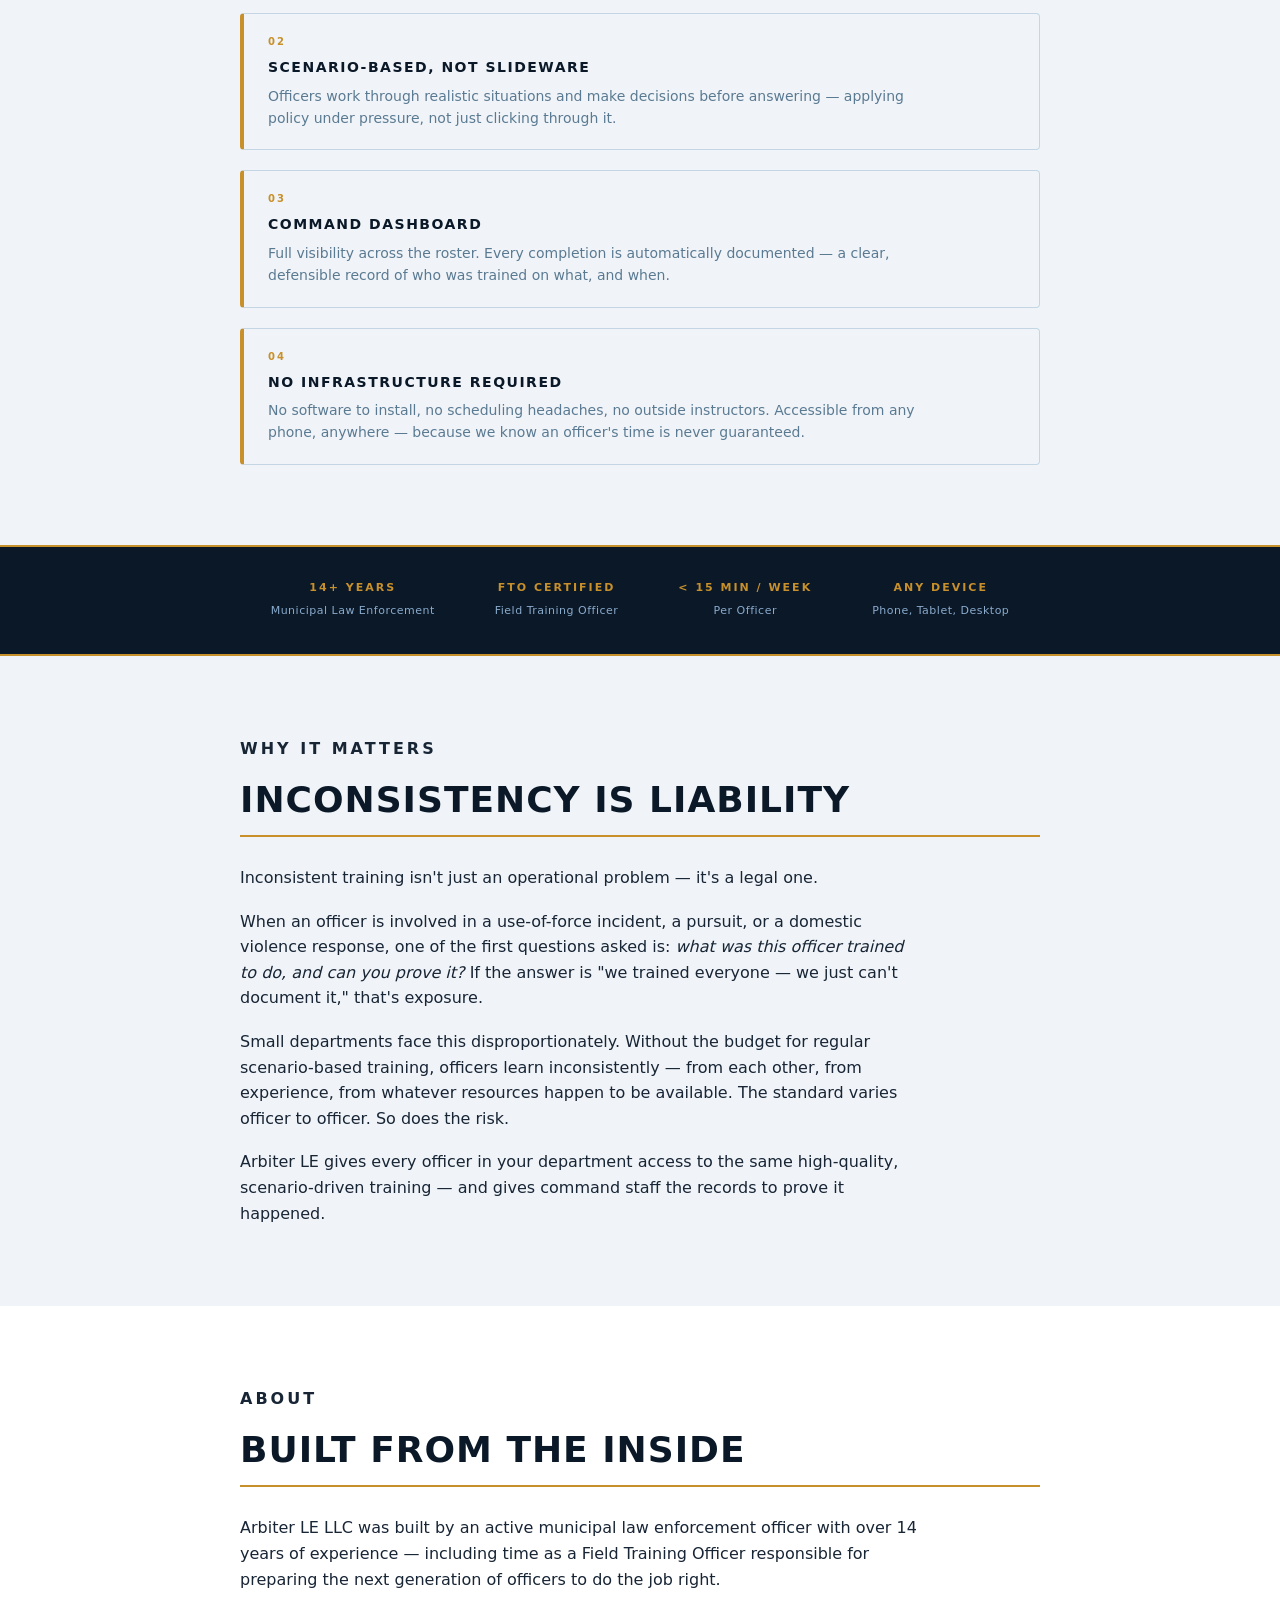
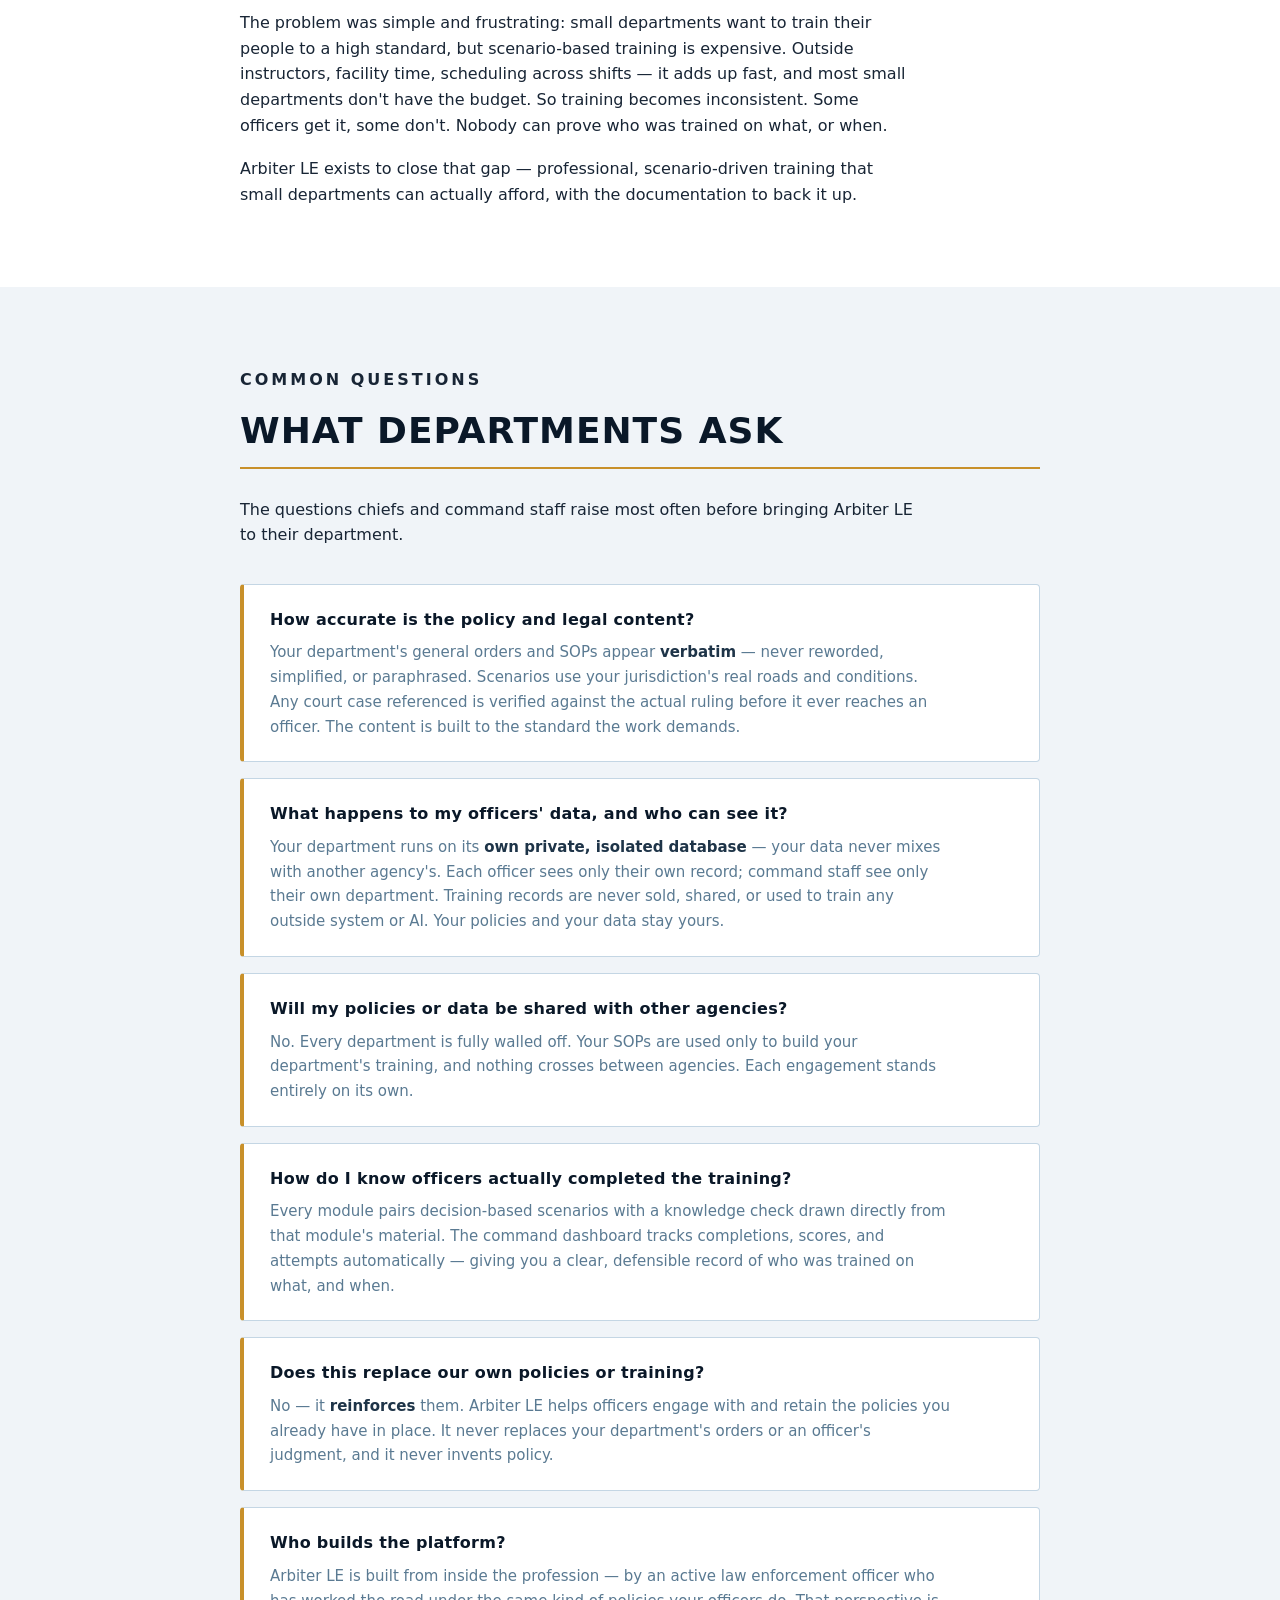
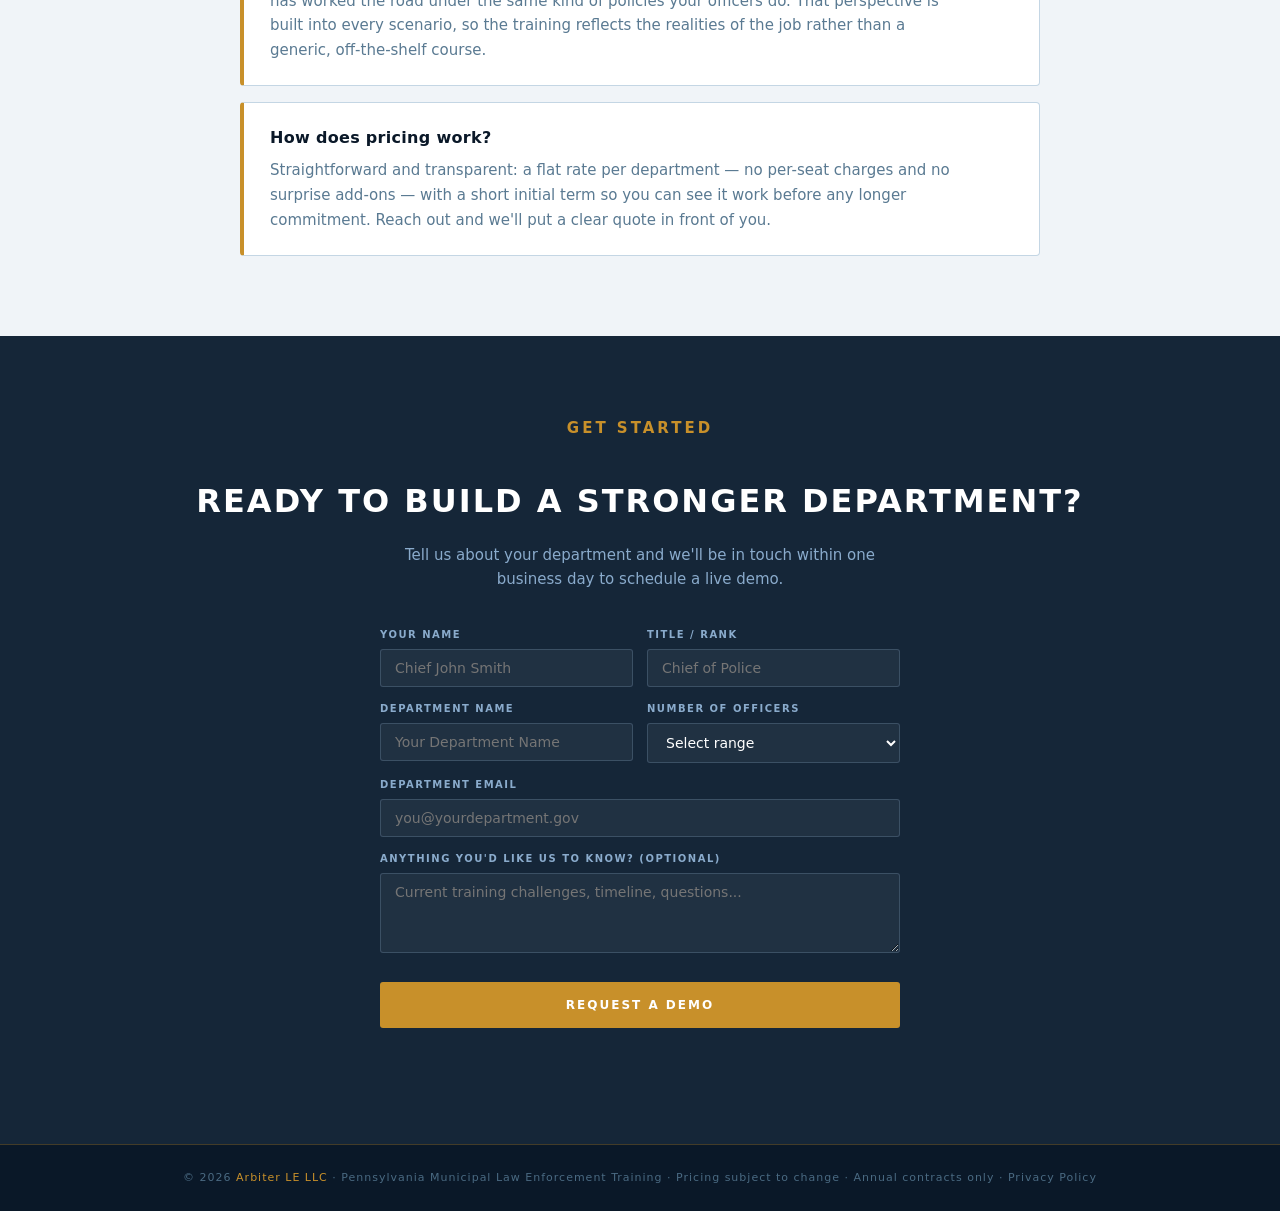
==== commit 7890e00c: "Rework marketing hero and section order to lead with the product Cold visitors hit the founder story" ====
--- a/Marketing/index.html
+++ b/Marketing/index.html
@@ -181,21 +181,24 @@
     }
 
     .hero h1 {
-      font-size: clamp(36px, 6vw, 64px);
+      font-size: clamp(30px, 5vw, 52px);
       font-weight: 900;
-      letter-spacing: 4px;
+      letter-spacing: 1.5px;
       text-transform: uppercase;
       color: #ffffff;
-      line-height: 1;
+      line-height: 1.08;
+      max-width: 760px;
+      margin-left: auto;
+      margin-right: auto;
     }
 
     .hero h1 span {
       display: block;
-      font-size: clamp(14px, 2vw, 20px);
+      font-size: clamp(13px, 1.6vw, 16px);
       font-weight: 700;
-      letter-spacing: 4px;
+      letter-spacing: 3px;
       color: var(--accent);
-      margin-top: 6px;
+      margin-top: 14px;
     }
 
     .hero-tagline {
@@ -555,10 +558,10 @@
         </div>
       </a>
       <ul class="nav-links">
+        <li><a href="#product">The Platform</a></li>
+        <li><a href="#why">Why It Matters</a></li>
         <li><a href="#about">About</a></li>
-        <li><a href="#why">Why It Matters</a></li>
-        <li><a href="#product">The Platform</a></li>
-        <li><a href="#faq">Questions</a></li>
+        <li><a href="#faq">FAQ</a></li>
         <li><a href="#contact">Contact</a></li>
       </ul>
     </div>
@@ -580,19 +583,42 @@
       <line x1="44" y1="72" x2="56" y2="72" stroke="#c8902a" stroke-width="1.5"/>
       <text x="50" y="84" text-anchor="middle" font-family="'Segoe UI',system-ui,sans-serif" font-size="5" font-weight="600" letter-spacing="2" fill="#9ab8d0">PENNSYLVANIA</text>
     </svg>
-    <h1>Arbiter<span>Law Enforcement LLC</span></h1>
-    <p class="hero-tagline">Scenario-based training built on <em>your department's own policies</em> — not generic courses. For small municipal departments.</p>
+    <h1>Train Every Officer on Your Department's Own Policies<span>Scenario-Based Training for Small Municipal Departments</span></h1>
+    <p class="hero-tagline">Realistic scenarios built on your own SOPs and general orders — with the <em>documentation to prove</em> every officer completed them.</p>
     <a href="#contact" class="hero-cta">Schedule a Demo</a>
   </div>
 
-  <!-- ABOUT -->
-  <section id="about">
+  <!-- THE PLATFORM -->
+  <section id="product">
     <div class="section-inner">
-      <p class="section-label">About</p>
-      <h2>Built From the Inside</h2>
-      <p>Arbiter LE LLC was built by an active municipal law enforcement officer with over 14 years of experience — including time as a Field Training Officer responsible for preparing the next generation of officers to do the job right.</p>
-      <p>The problem was simple and frustrating: small departments want to train their people to a high standard, but scenario-based training is expensive. Outside instructors, facility time, scheduling across shifts — it adds up fast, and most small departments don't have the budget. So training becomes inconsistent. Some officers get it, some don't. Nobody can prove who was trained on what, or when.</p>
-      <p>Arbiter LE exists to close that gap — professional, scenario-driven training that small departments can actually afford, with the documentation to back it up.</p>
+      <p class="section-label">The Platform</p>
+      <h2>Scenario-Based. SOP-Driven. Always On.</h2>
+      <p>Arbiter LE is an online scenario-based training platform built specifically for law enforcement — and built around <strong>your</strong> department.</p>
+      <p>Most online training hands officers a generic, off-the-shelf course catalog. Arbiter LE does the opposite: <strong>your department's own SOPs and general orders are woven directly into every scenario.</strong> Officers don't review policy in a vacuum — they apply <em>your</em> policy, in context, to the situations they actually face on the job: use of force, search and seizure, domestic violence response, pursuits, crisis intervention, and more.</p>
+      <p>The goal is less than 15 minutes a week, designed to fit into a shift without pulling anyone off the road.</p>
+
+      <div class="feature-list">
+        <div class="feature">
+          <div class="feature-num">01</div>
+          <h3>Trained on Your Policies</h3>
+          <p>Your department's standard operating procedures and general orders are embedded directly into each scenario — so officers train on the rules they're actually held to, not someone else's.</p>
+        </div>
+        <div class="feature">
+          <div class="feature-num">02</div>
+          <h3>Scenario-Based, Not Slideware</h3>
+          <p>Officers work through realistic situations and make decisions before answering — applying policy under pressure, not just clicking through it.</p>
+        </div>
+        <div class="feature">
+          <div class="feature-num">03</div>
+          <h3>Command Dashboard</h3>
+          <p>Full visibility across the roster. Every completion is automatically documented — a clear, defensible record of who was trained on what, and when.</p>
+        </div>
+        <div class="feature">
+          <div class="feature-num">04</div>
+          <h3>No Infrastructure Required</h3>
+          <p>No software to install, no scheduling headaches, no outside instructors. Accessible from any phone, anywhere — because we know an officer's time is never guaranteed.</p>
+        </div>
+      </div>
     </div>
   </section>
 
@@ -628,37 +654,14 @@
     </div>
   </section>
 
-  <!-- THE PLATFORM -->
-  <section id="product">
+  <!-- ABOUT -->
+  <section id="about">
     <div class="section-inner">
-      <p class="section-label">The Platform</p>
-      <h2>Scenario-Based. SOP-Driven. Always On.</h2>
-      <p>Arbiter LE is an online scenario-based training platform built specifically for law enforcement — and built around <strong>your</strong> department.</p>
-      <p>Most online training hands officers a generic, off-the-shelf course catalog. Arbiter LE does the opposite: <strong>your department's own SOPs and general orders are woven directly into every scenario.</strong> Officers don't review policy in a vacuum — they apply <em>your</em> policy, in context, to the situations they actually face on the job: use of force, search and seizure, domestic violence response, pursuits, crisis intervention, and more.</p>
-      <p>The goal is less than 15 minutes a week, designed to fit into a shift without pulling anyone off the road.</p>
-
-      <div class="feature-list">
-        <div class="feature">
-          <div class="feature-num">01</div>
-          <h3>Trained on Your Policies</h3>
-          <p>Your department's standard operating procedures and general orders are embedded directly into each scenario — so officers train on the rules they're actually held to, not someone else's.</p>
-        </div>
-        <div class="feature">
-          <div class="feature-num">02</div>
-          <h3>Scenario-Based, Not Slideware</h3>
-          <p>Officers work through realistic situations and make decisions before answering — applying policy under pressure, not just clicking through it.</p>
-        </div>
-        <div class="feature">
-          <div class="feature-num">03</div>
-          <h3>Command Dashboard</h3>
-          <p>Full visibility across the roster. Every completion is automatically documented — a clear, defensible record of who was trained on what, and when.</p>
-        </div>
-        <div class="feature">
-          <div class="feature-num">04</div>
-          <h3>No Infrastructure Required</h3>
-          <p>No software to install, no scheduling headaches, no outside instructors. Accessible from any phone, anywhere — because we know an officer's time is never guaranteed.</p>
-        </div>
-      </div>
+      <p class="section-label">About</p>
+      <h2>Built From the Inside</h2>
+      <p>Arbiter LE LLC was built by an active municipal law enforcement officer with over 14 years of experience — including time as a Field Training Officer responsible for preparing the next generation of officers to do the job right.</p>
+      <p>The problem was simple and frustrating: small departments want to train their people to a high standard, but scenario-based training is expensive. Outside instructors, facility time, scheduling across shifts — it adds up fast, and most small departments don't have the budget. So training becomes inconsistent. Some officers get it, some don't. Nobody can prove who was trained on what, or when.</p>
+      <p>Arbiter LE exists to close that gap — professional, scenario-driven training that small departments can actually afford, with the documentation to back it up.</p>
     </div>
   </section>
 
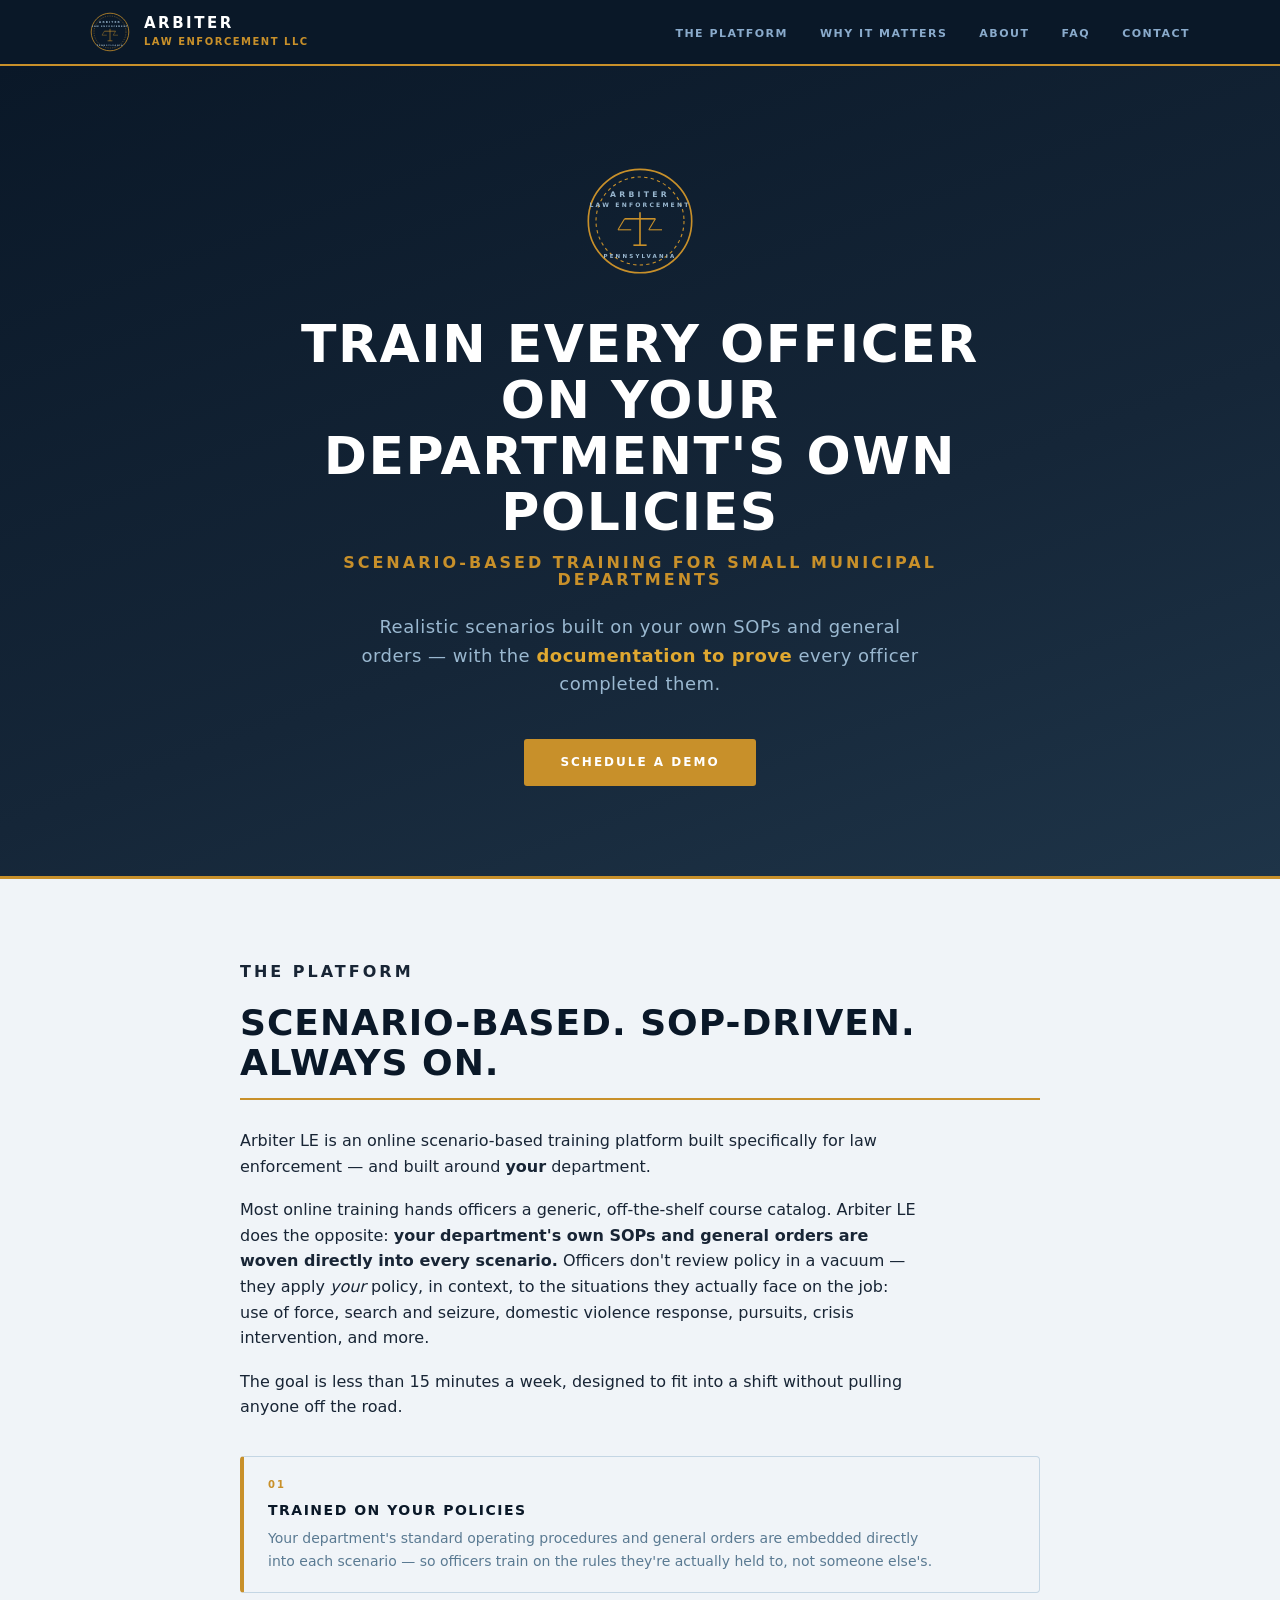
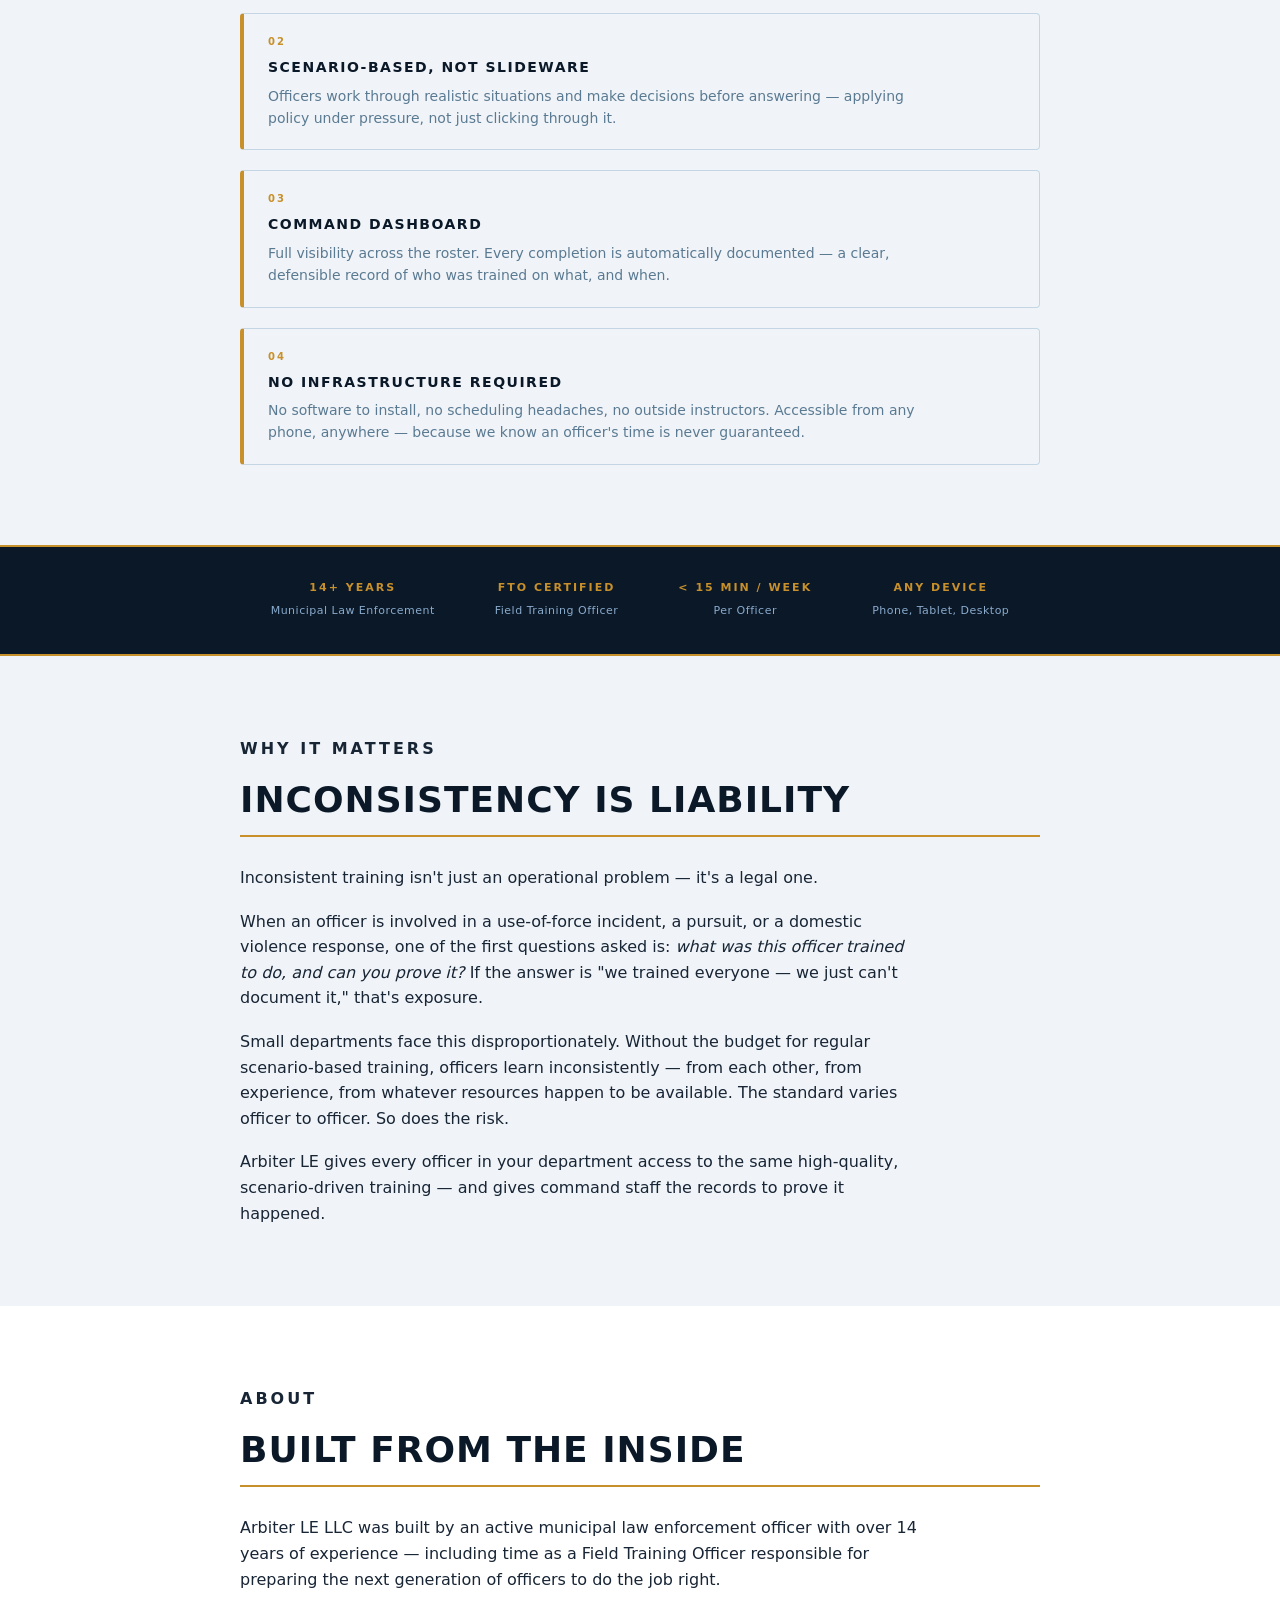
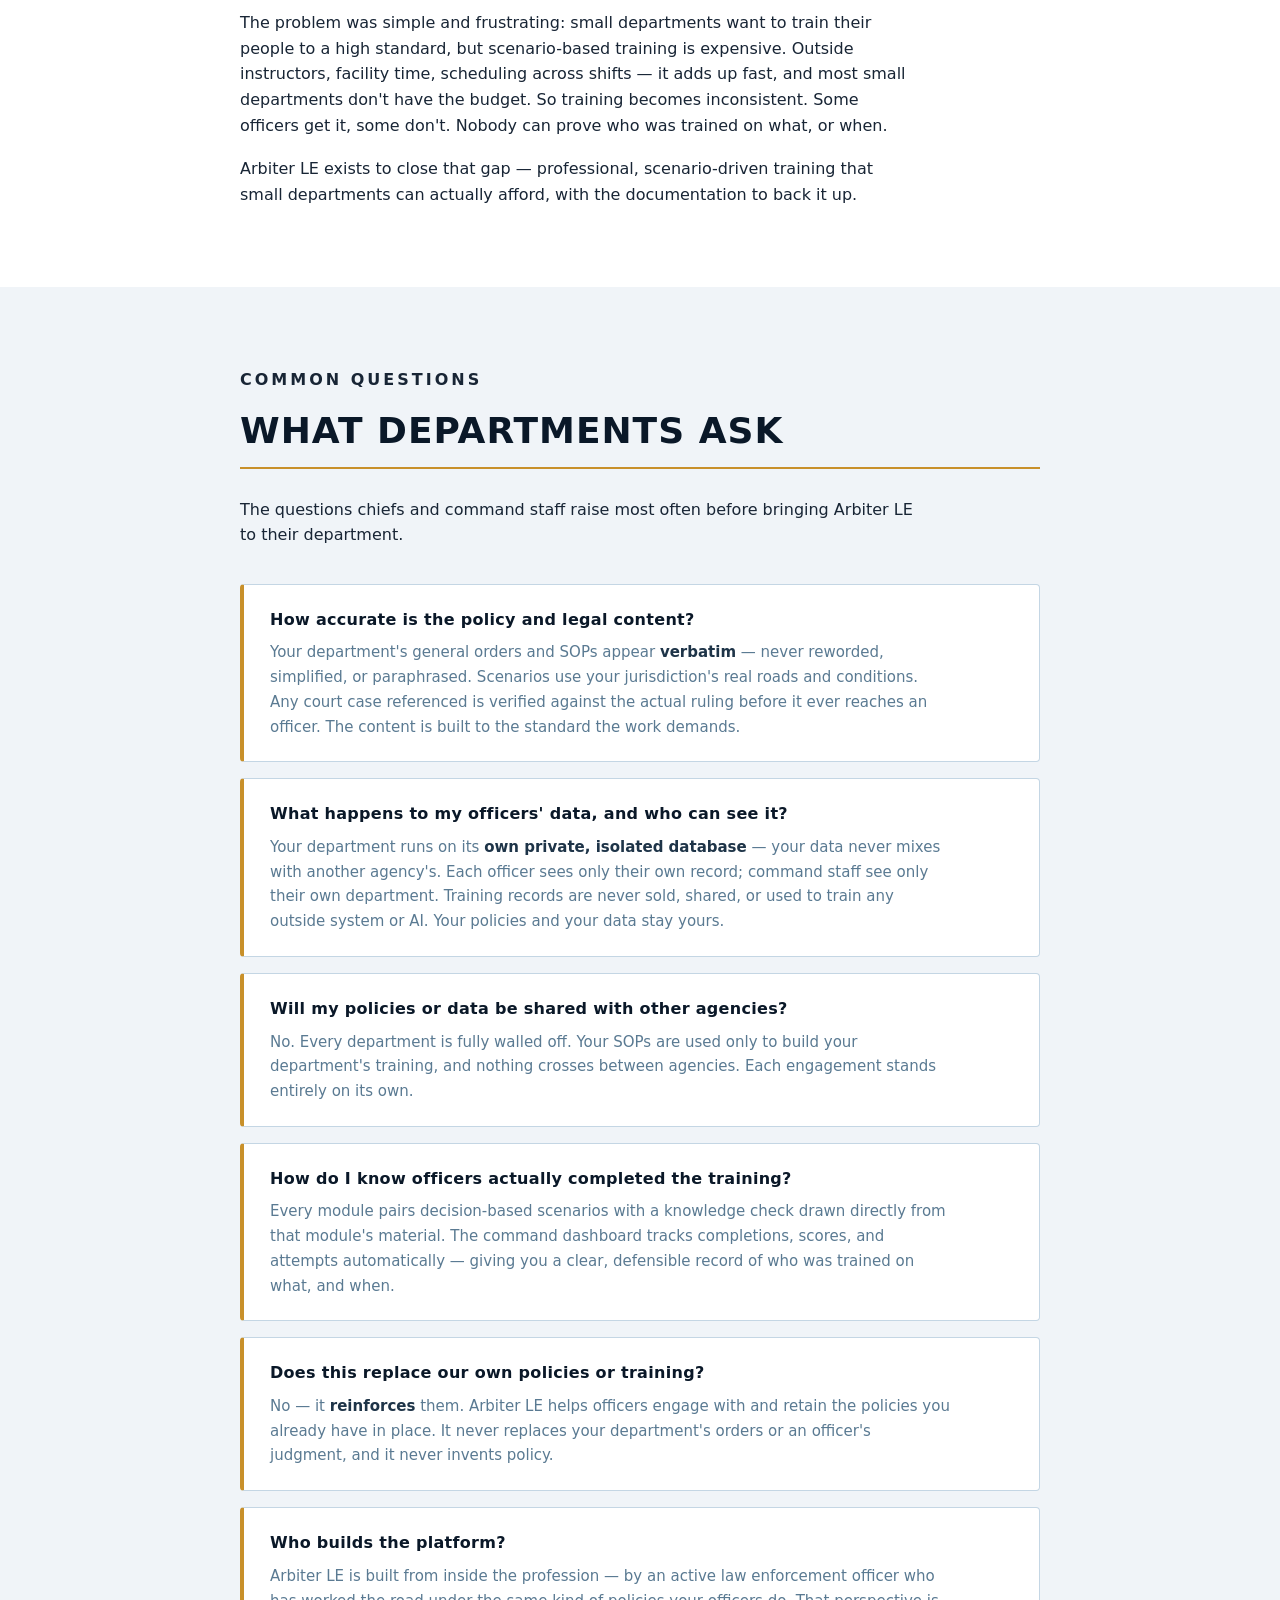
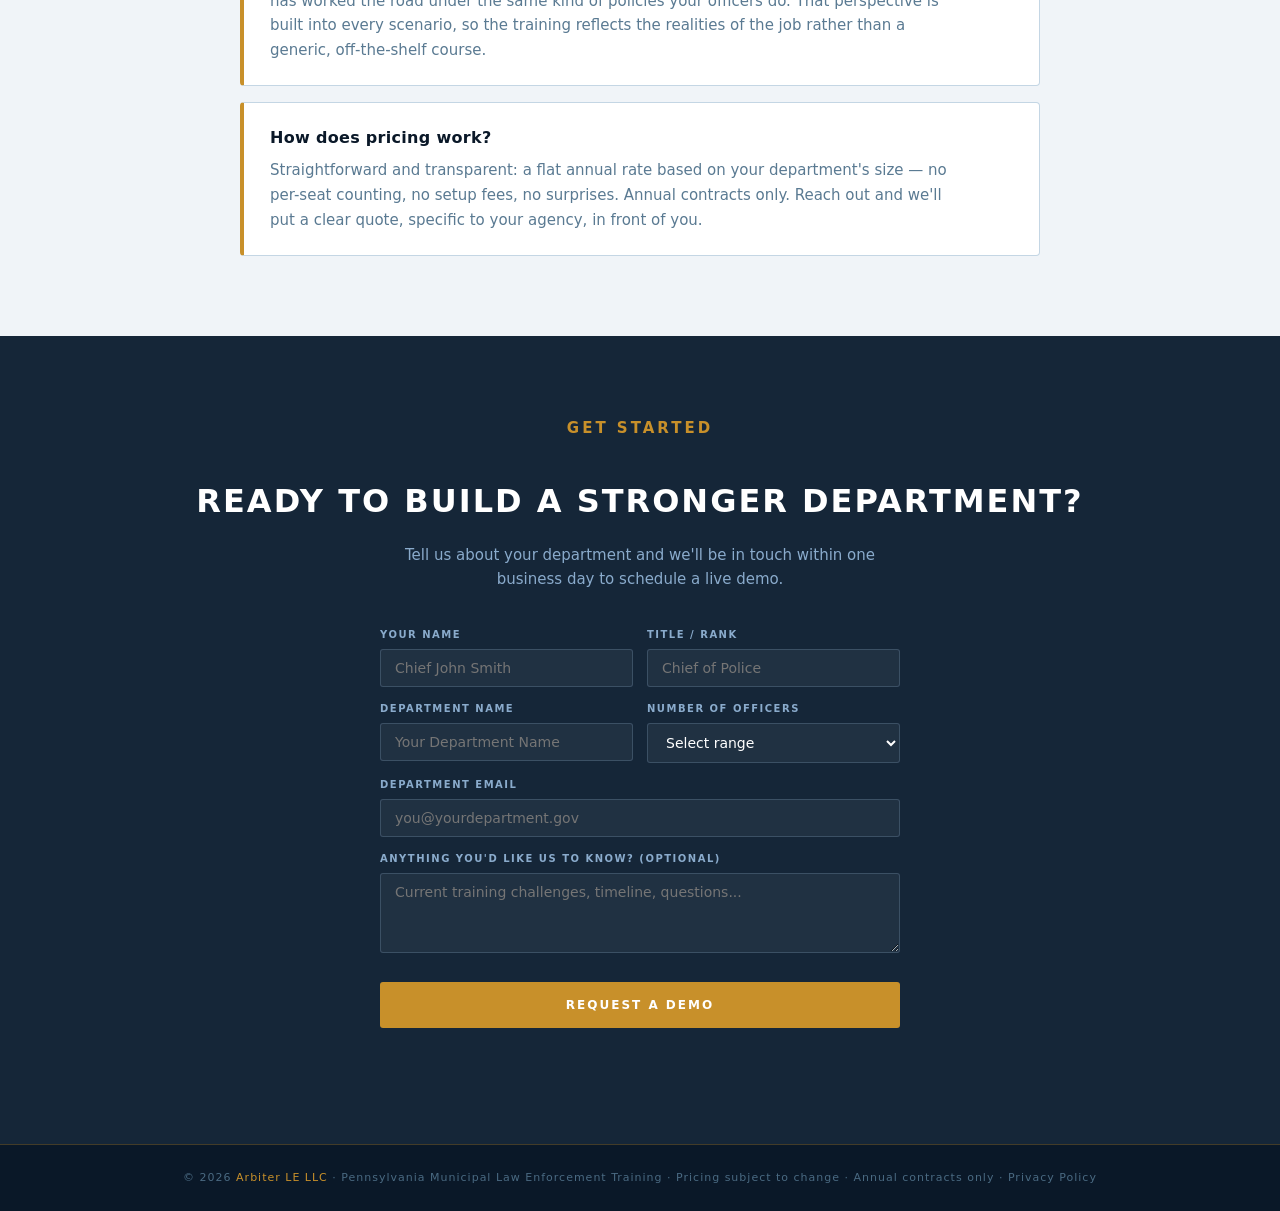
==== commit 48cb9811: "Align pricing FAQ with current rate model Match the 6/20 chief leave-behind: flat annual rate based " ====
--- a/Marketing/index.html
+++ b/Marketing/index.html
@@ -62,7 +62,7 @@
       {
         "@type": "Question",
         "name": "How does pricing work?",
-        "acceptedAnswer": { "@type": "Answer", "text": "Straightforward and transparent: a flat rate per department — no per-seat charges and no surprise add-ons — with a short initial term so you can see it work before any longer commitment. Reach out and we'll provide a clear quote." }
+        "acceptedAnswer": { "@type": "Answer", "text": "Straightforward and transparent: a flat annual rate based on your department's size — no per-seat counting, no setup fees, no surprises. Annual contracts only. Reach out and we'll provide a clear quote specific to your agency." }
       }
     ]
   }
@@ -705,7 +705,7 @@
 
         <div class="faq-item">
           <h3>How does pricing work?</h3>
-          <p>Straightforward and transparent: a flat rate per department — no per-seat charges and no surprise add-ons — with a short initial term so you can see it work before any longer commitment. Reach out and we'll put a clear quote in front of you.</p>
+          <p>Straightforward and transparent: a flat annual rate based on your department's size — no per-seat counting, no setup fees, no surprises. Annual contracts only. Reach out and we'll put a clear quote, specific to your agency, in front of you.</p>
         </div>
       </div>
     </div>
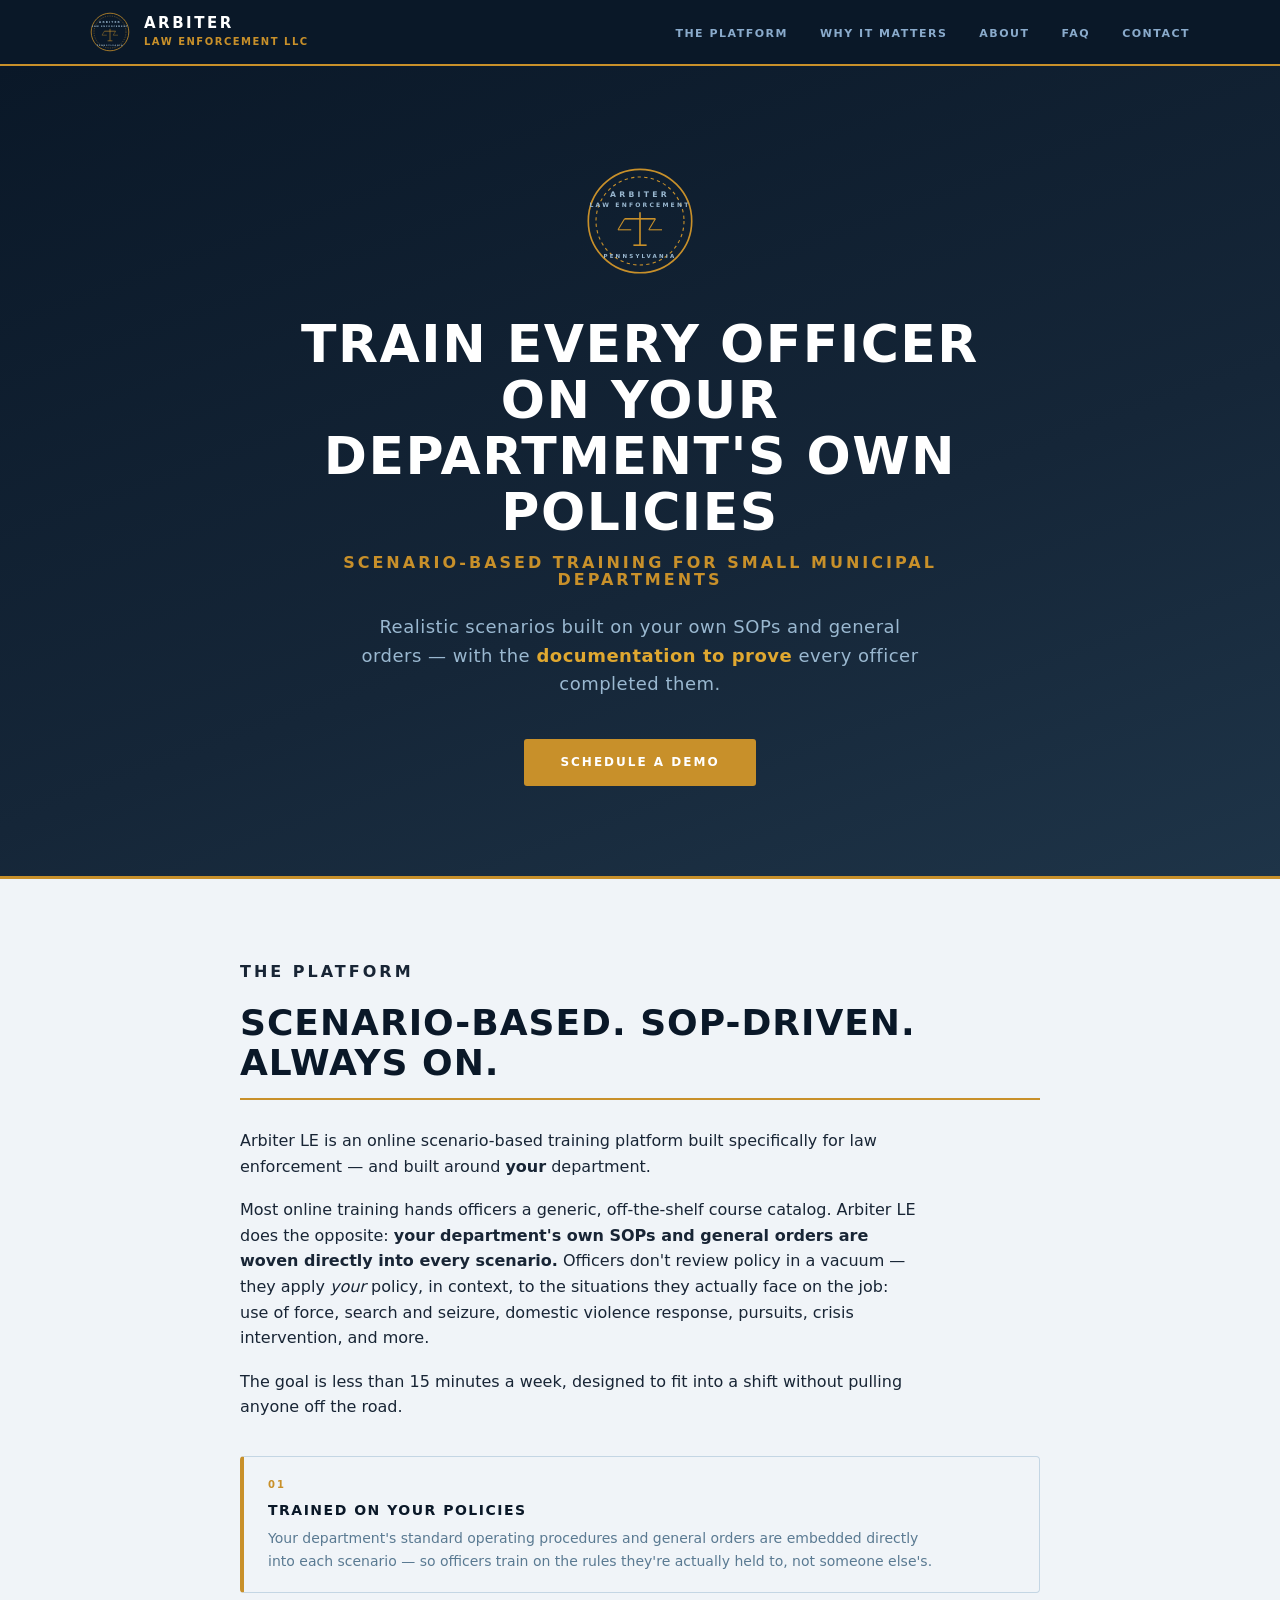
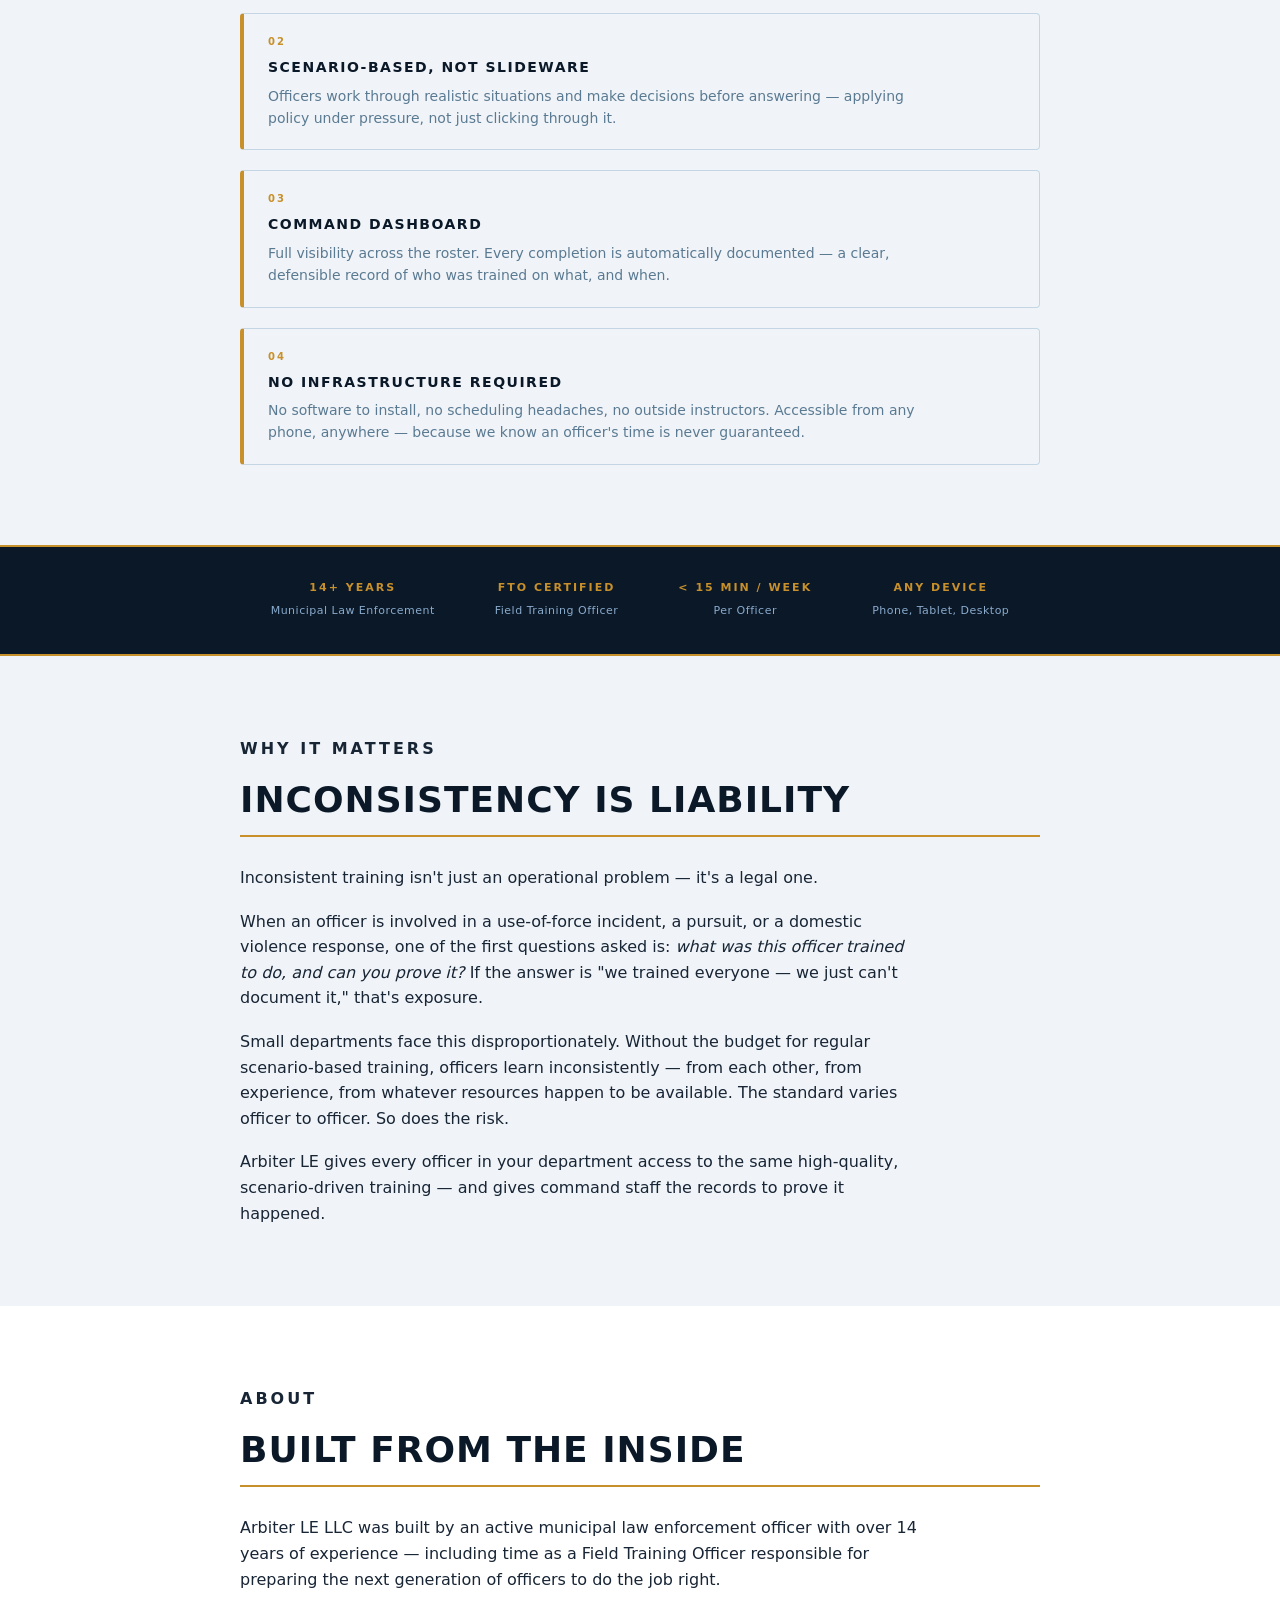
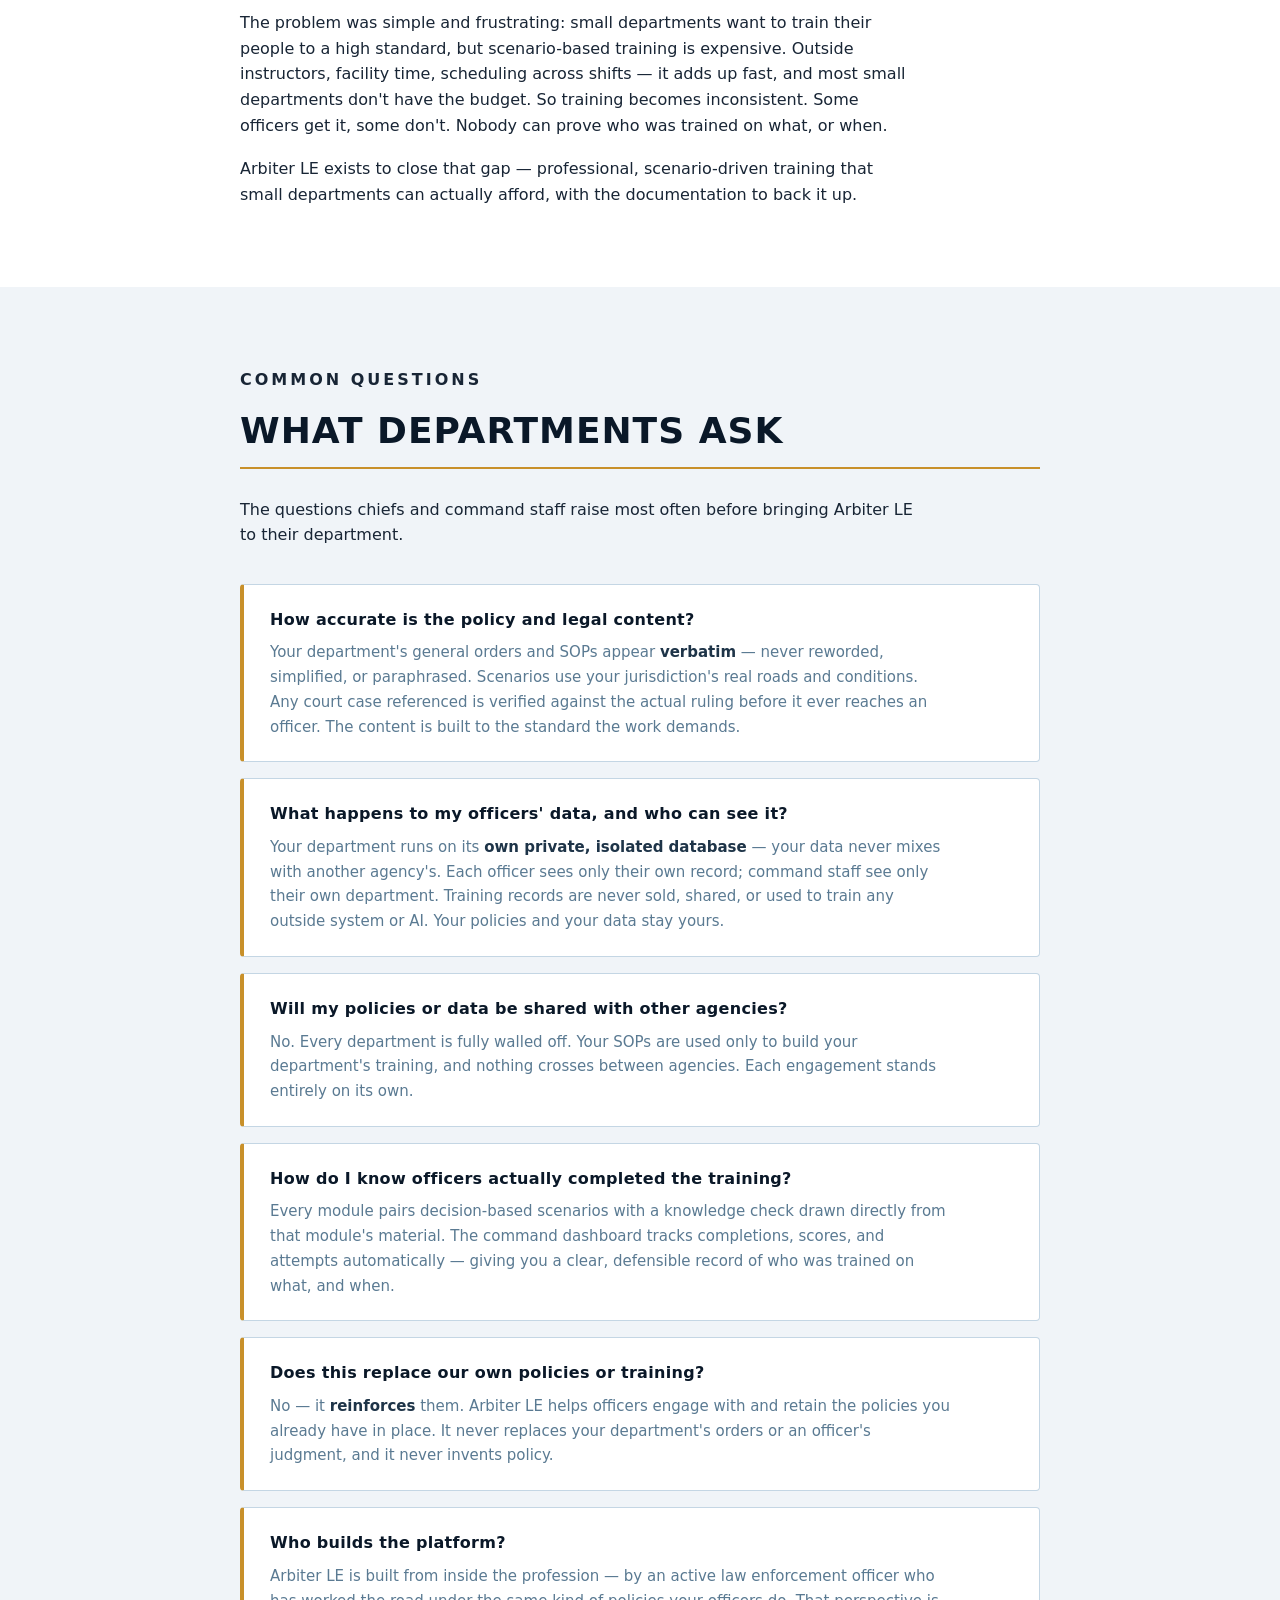
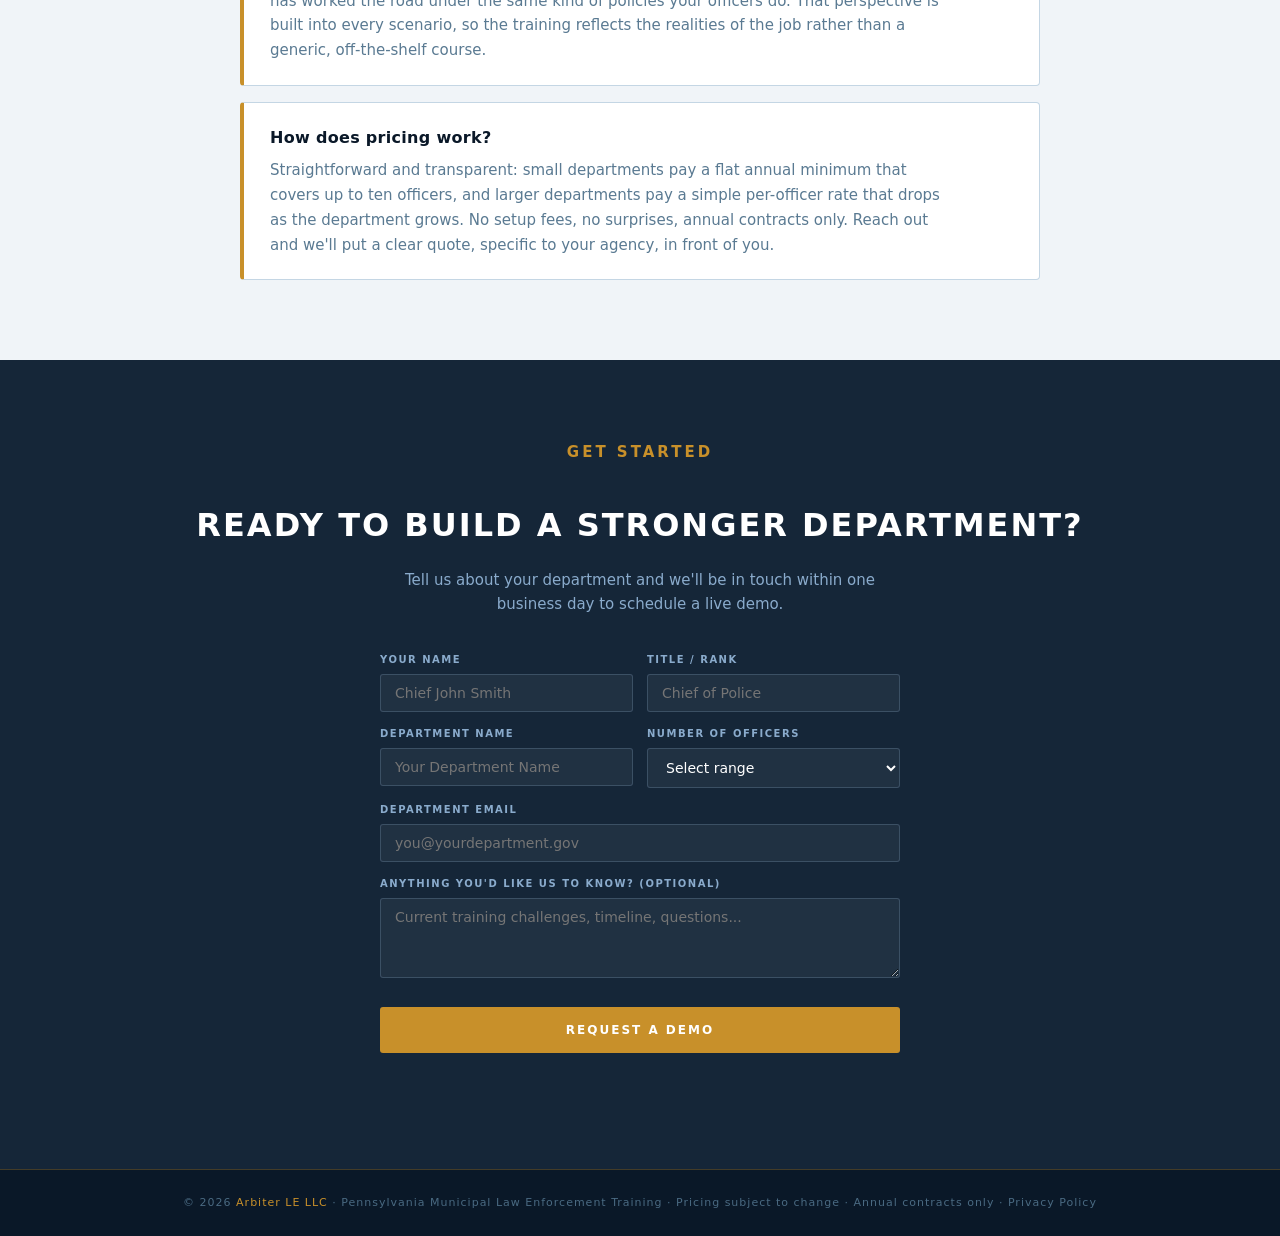
==== commit 876e9f05: "Correct pricing FAQ to describe per-officer model accurately Previous copy claimed "no per-seat coun" ====
--- a/Marketing/index.html
+++ b/Marketing/index.html
@@ -62,7 +62,7 @@
       {
         "@type": "Question",
         "name": "How does pricing work?",
-        "acceptedAnswer": { "@type": "Answer", "text": "Straightforward and transparent: a flat annual rate based on your department's size — no per-seat counting, no setup fees, no surprises. Annual contracts only. Reach out and we'll provide a clear quote specific to your agency." }
+        "acceptedAnswer": { "@type": "Answer", "text": "Straightforward and transparent: small departments pay a flat annual minimum that covers up to ten officers, and larger departments pay a simple per-officer rate that drops as the department grows. No setup fees, no surprises, annual contracts only. Reach out and we'll provide a clear quote specific to your agency." }
       }
     ]
   }
@@ -705,7 +705,7 @@
 
         <div class="faq-item">
           <h3>How does pricing work?</h3>
-          <p>Straightforward and transparent: a flat annual rate based on your department's size — no per-seat counting, no setup fees, no surprises. Annual contracts only. Reach out and we'll put a clear quote, specific to your agency, in front of you.</p>
+          <p>Straightforward and transparent: small departments pay a flat annual minimum that covers up to ten officers, and larger departments pay a simple per-officer rate that drops as the department grows. No setup fees, no surprises, annual contracts only. Reach out and we'll put a clear quote, specific to your agency, in front of you.</p>
         </div>
       </div>
     </div>
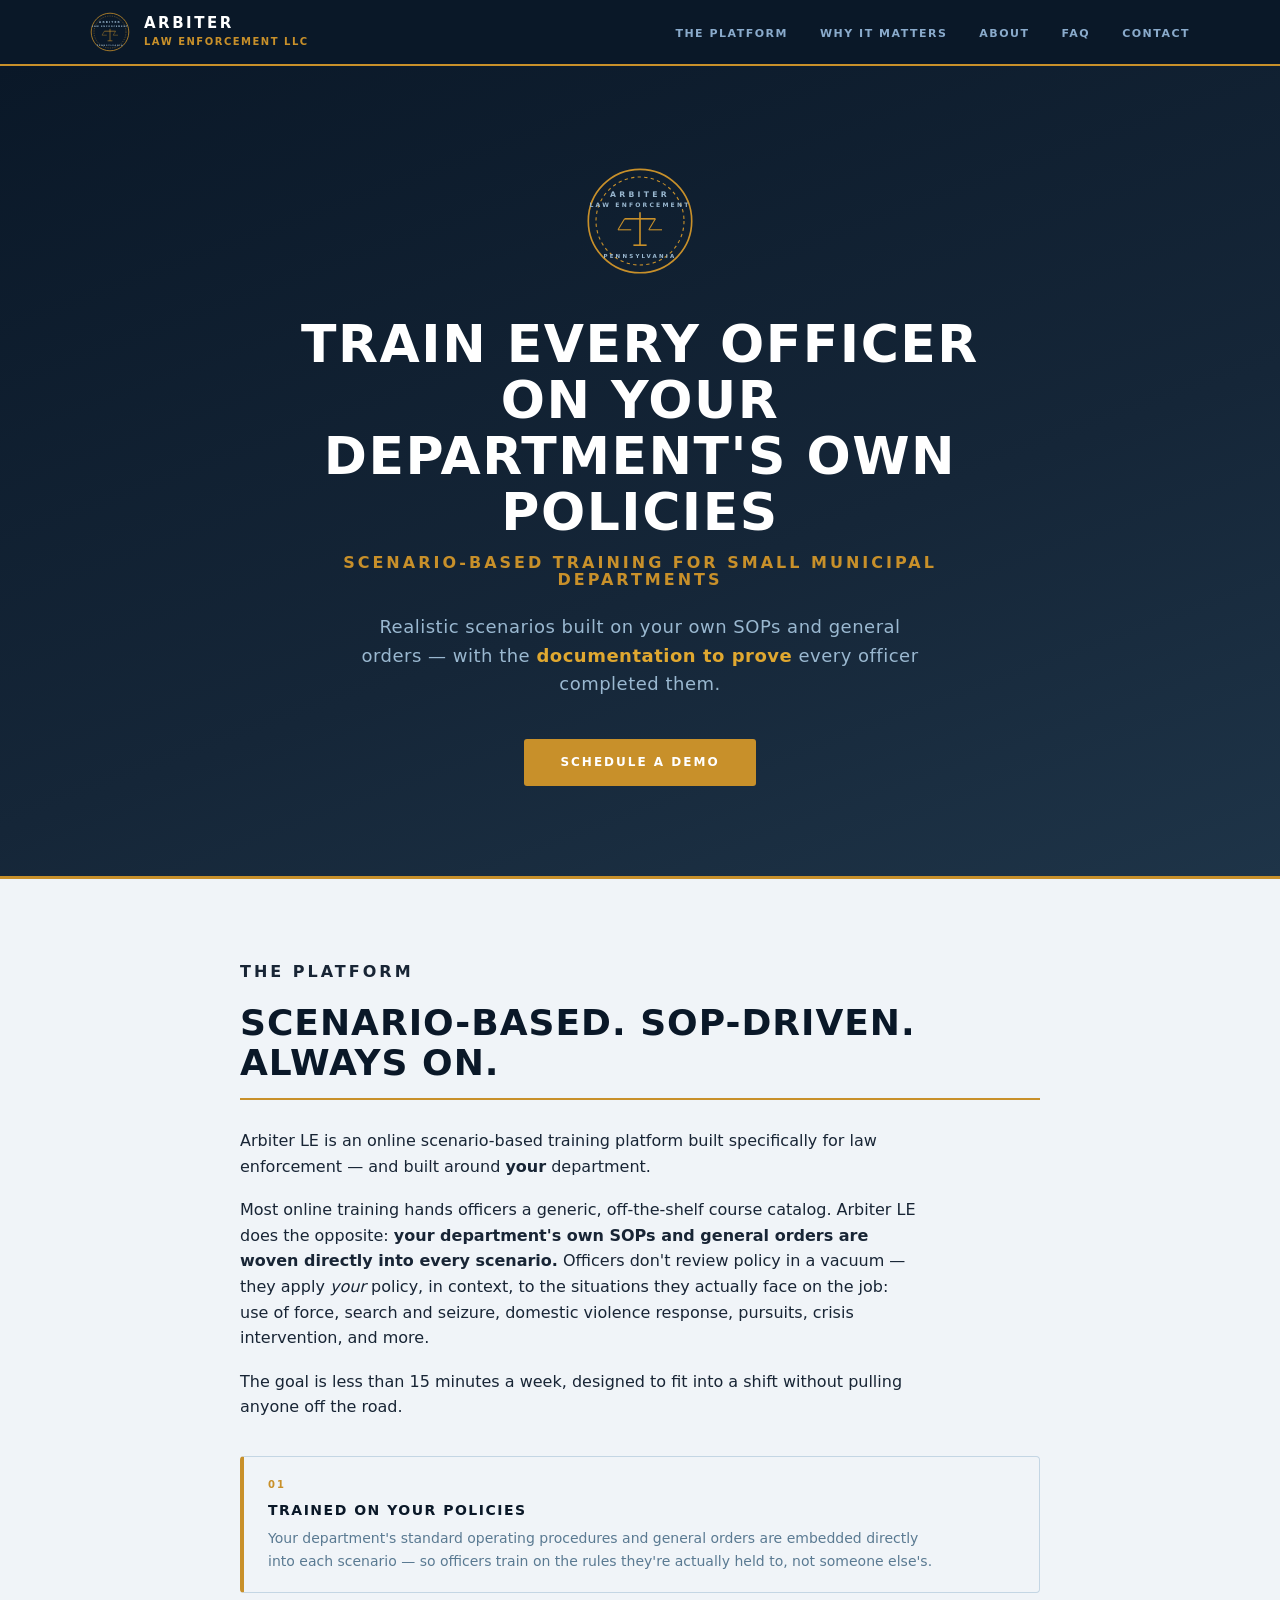
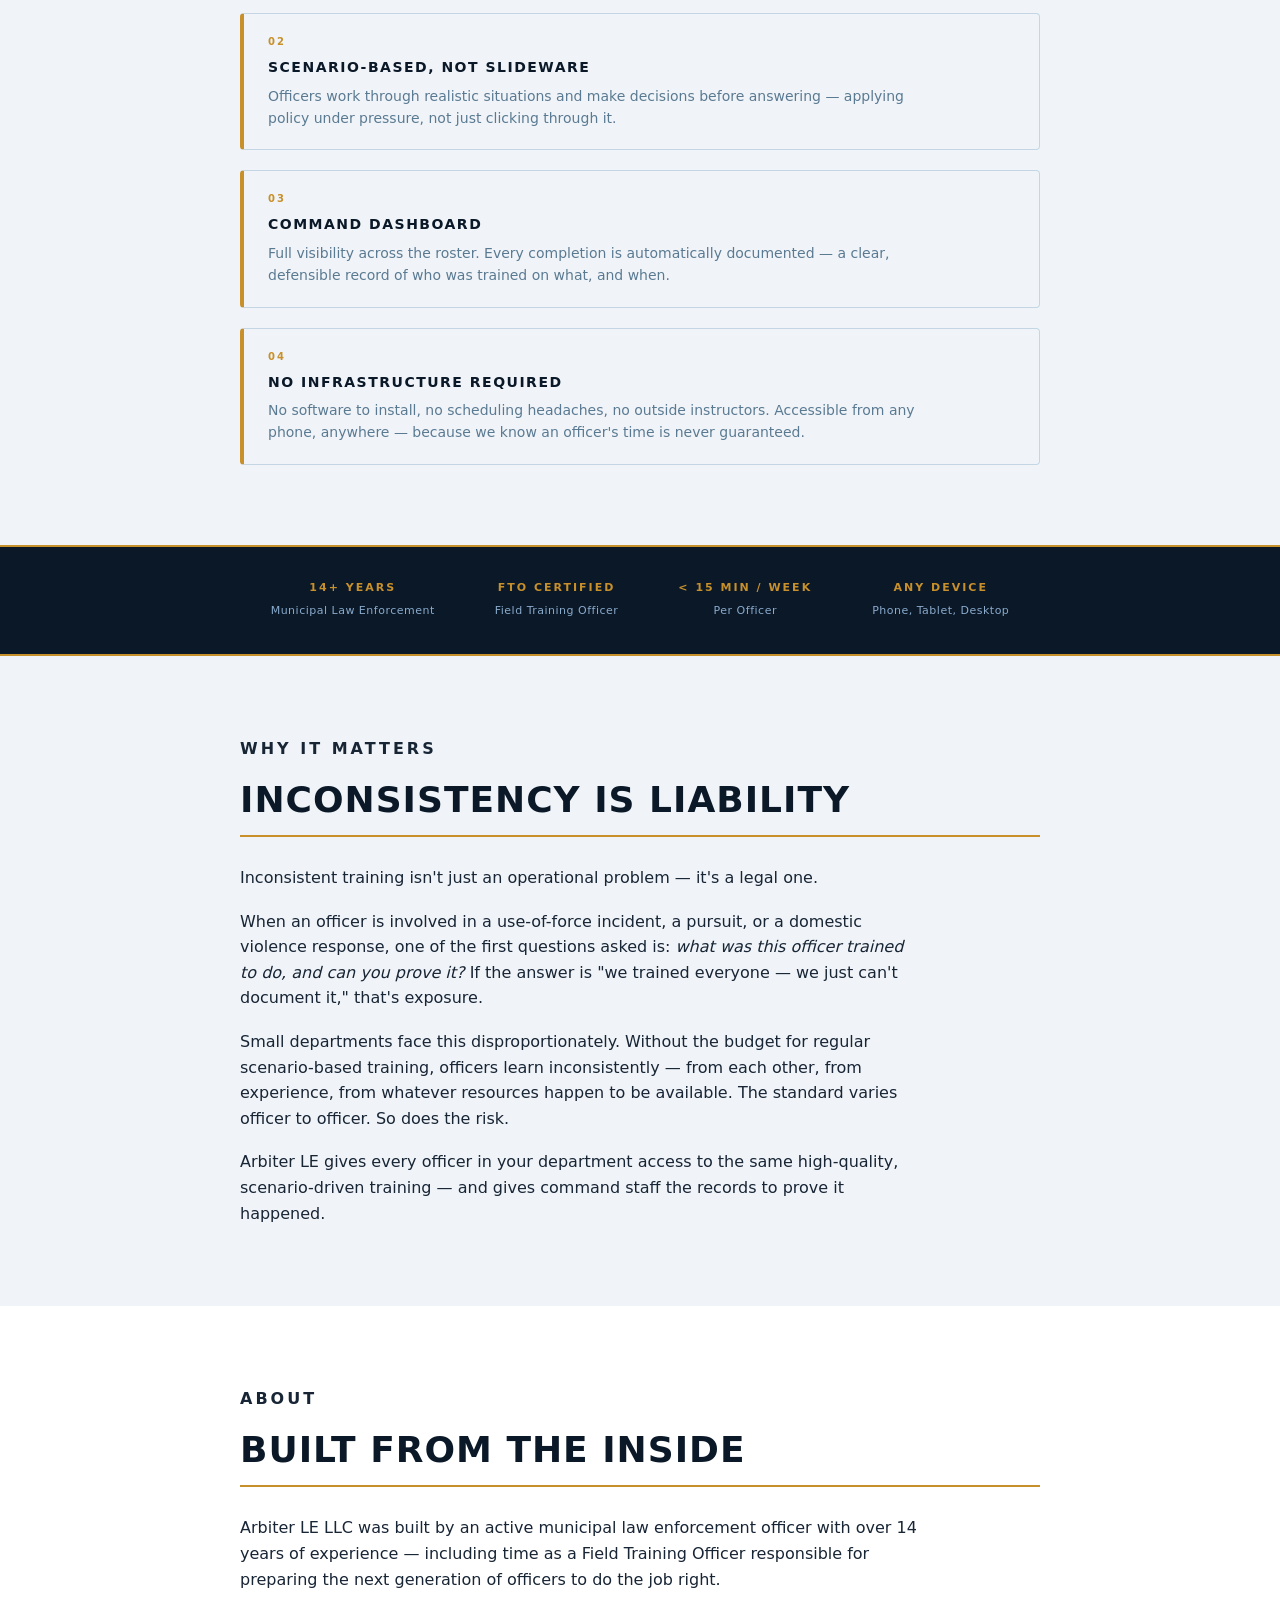
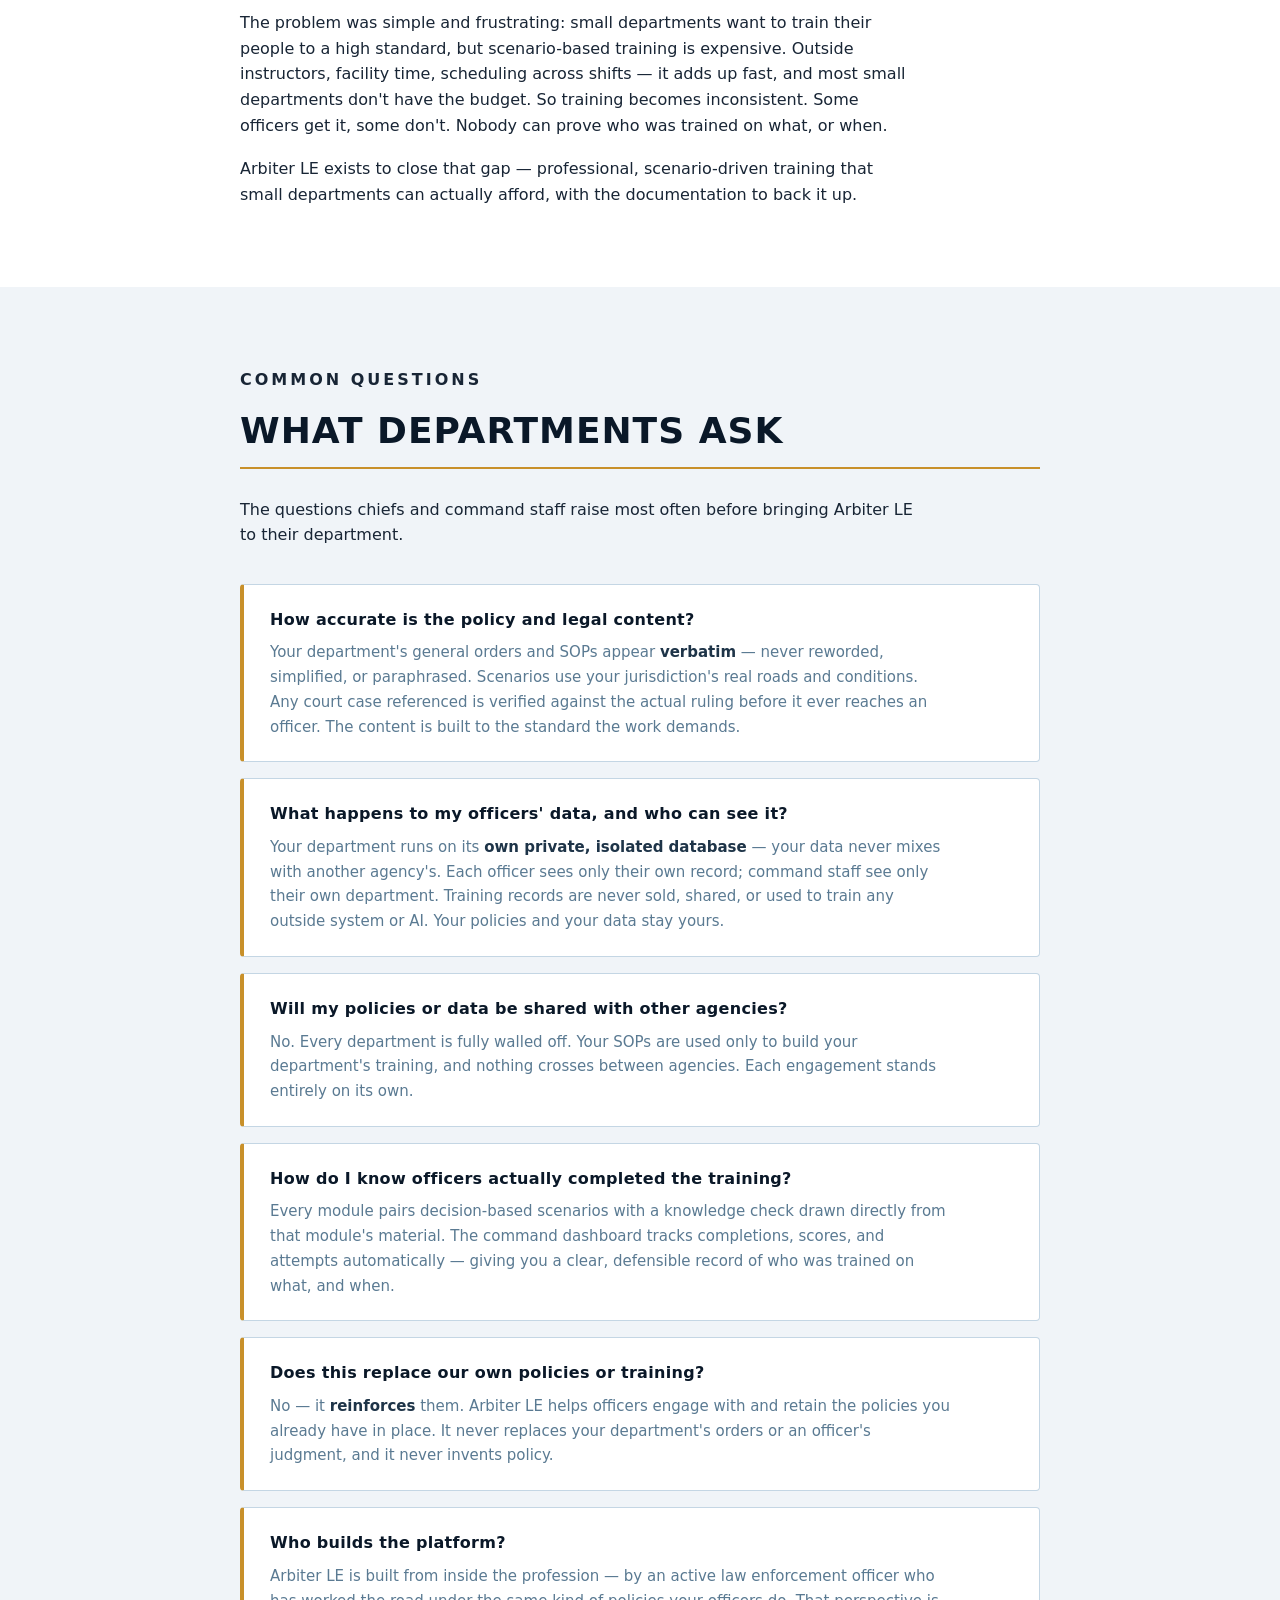
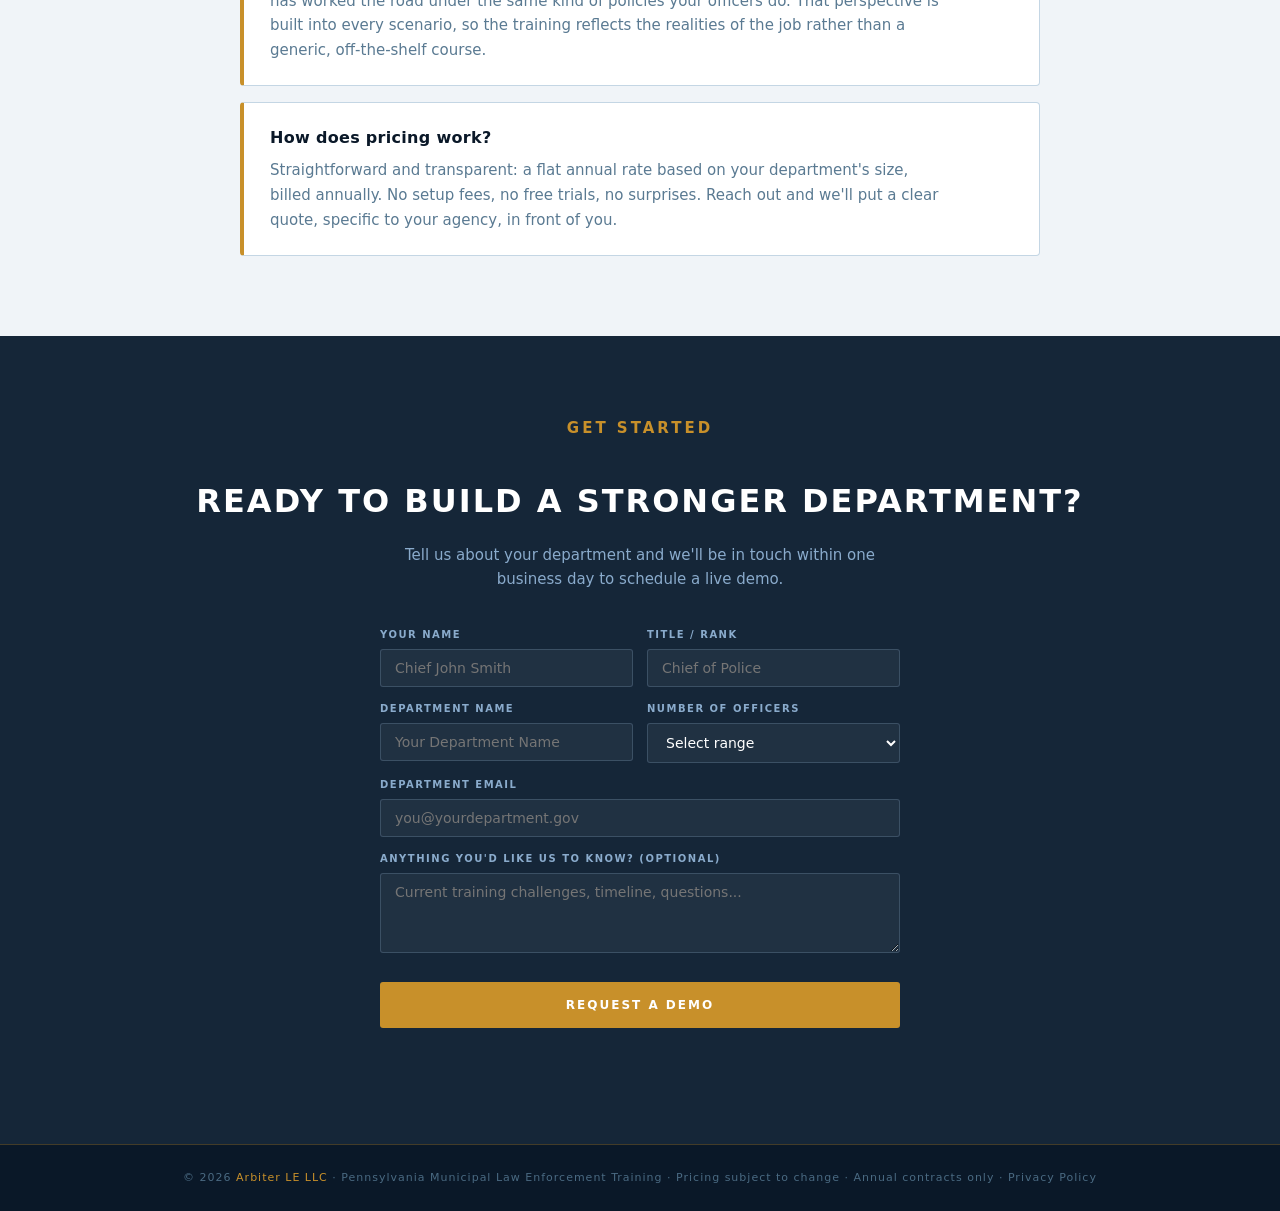
==== commit cacd5404: "Update pricing to flat tiered model (1-10/11-20/21-25) Pricing moves from a per-officer model to thr" ====
--- a/Marketing/index.html
+++ b/Marketing/index.html
@@ -62,7 +62,7 @@
       {
         "@type": "Question",
         "name": "How does pricing work?",
-        "acceptedAnswer": { "@type": "Answer", "text": "Straightforward and transparent: small departments pay a flat annual minimum that covers up to ten officers, and larger departments pay a simple per-officer rate that drops as the department grows. No setup fees, no surprises, annual contracts only. Reach out and we'll provide a clear quote specific to your agency." }
+        "acceptedAnswer": { "@type": "Answer", "text": "Straightforward and transparent: a flat annual rate based on your department's size, billed annually. No setup fees, no free trials, no surprises. Reach out and we'll provide a clear quote specific to your agency." }
       }
     ]
   }
@@ -705,7 +705,7 @@
 
         <div class="faq-item">
           <h3>How does pricing work?</h3>
-          <p>Straightforward and transparent: small departments pay a flat annual minimum that covers up to ten officers, and larger departments pay a simple per-officer rate that drops as the department grows. No setup fees, no surprises, annual contracts only. Reach out and we'll put a clear quote, specific to your agency, in front of you.</p>
+          <p>Straightforward and transparent: a flat annual rate based on your department's size, billed annually. No setup fees, no free trials, no surprises. Reach out and we'll put a clear quote, specific to your agency, in front of you.</p>
         </div>
       </div>
     </div>
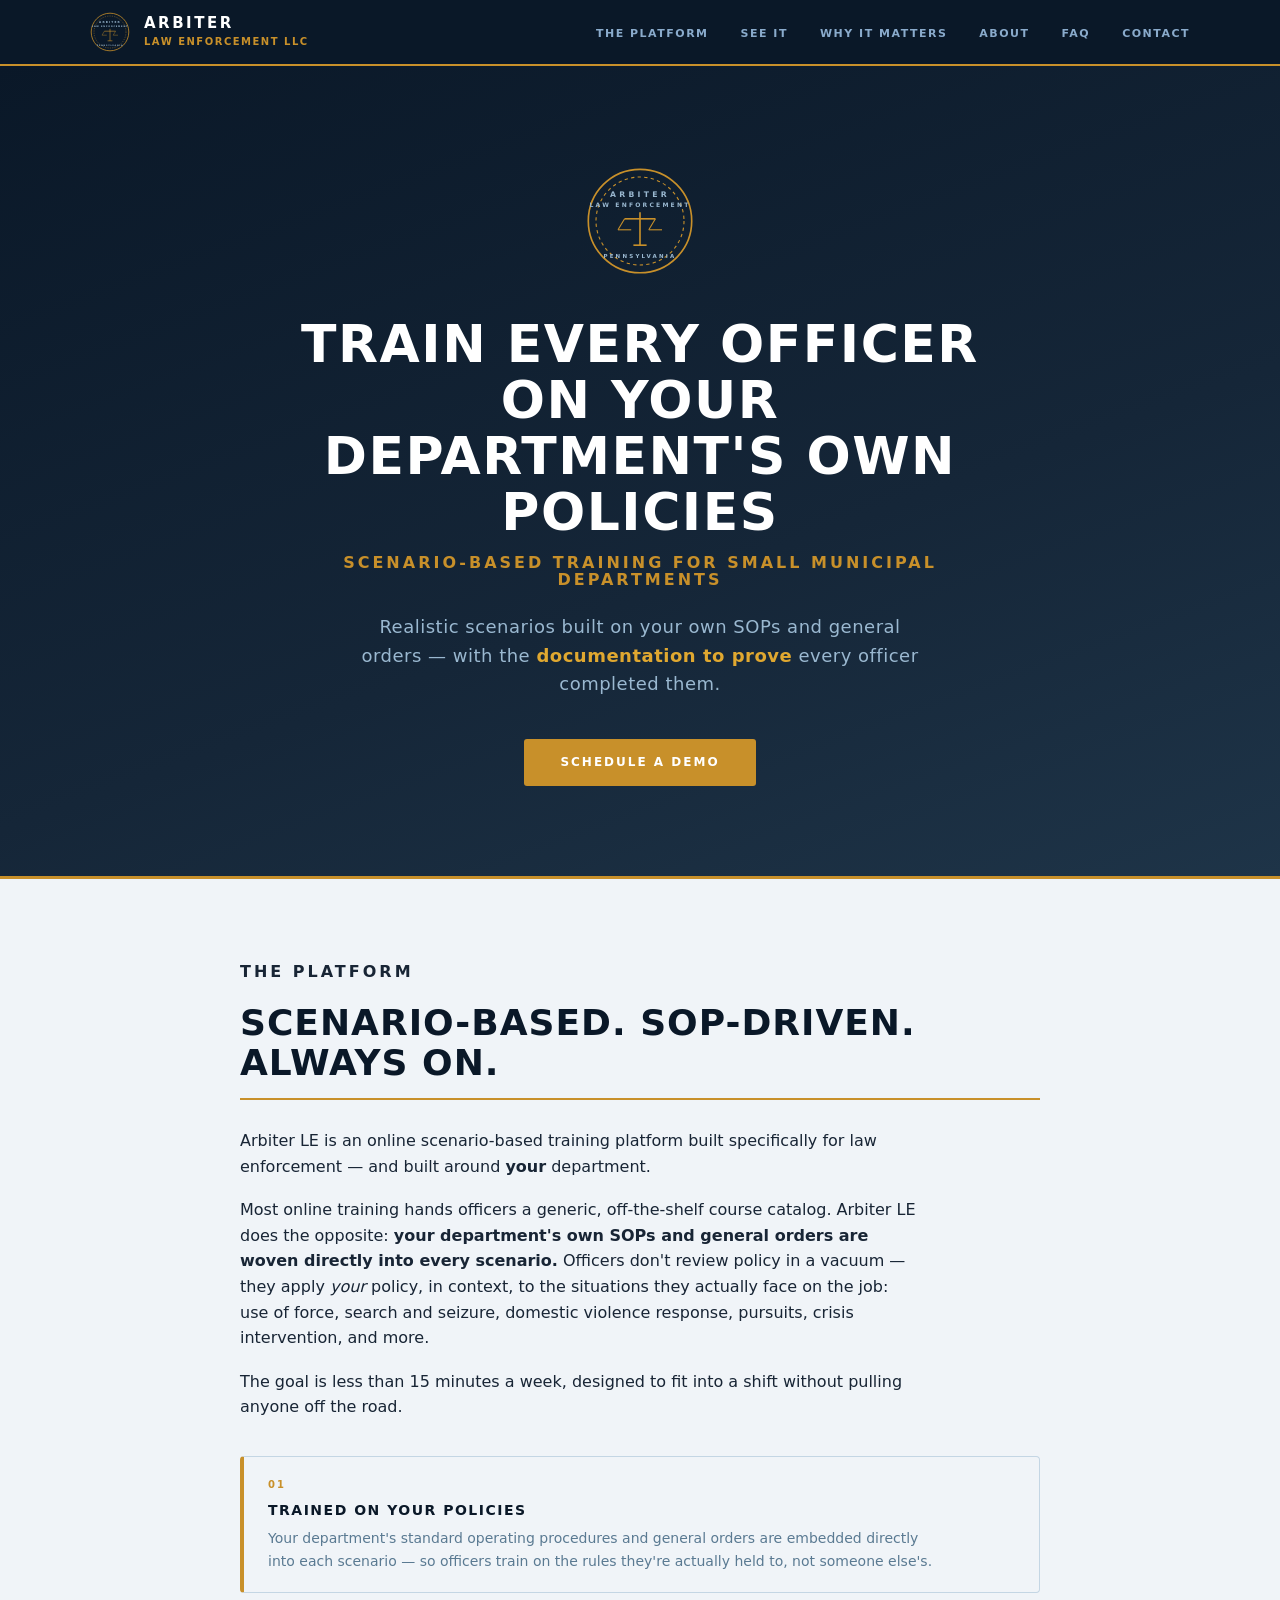
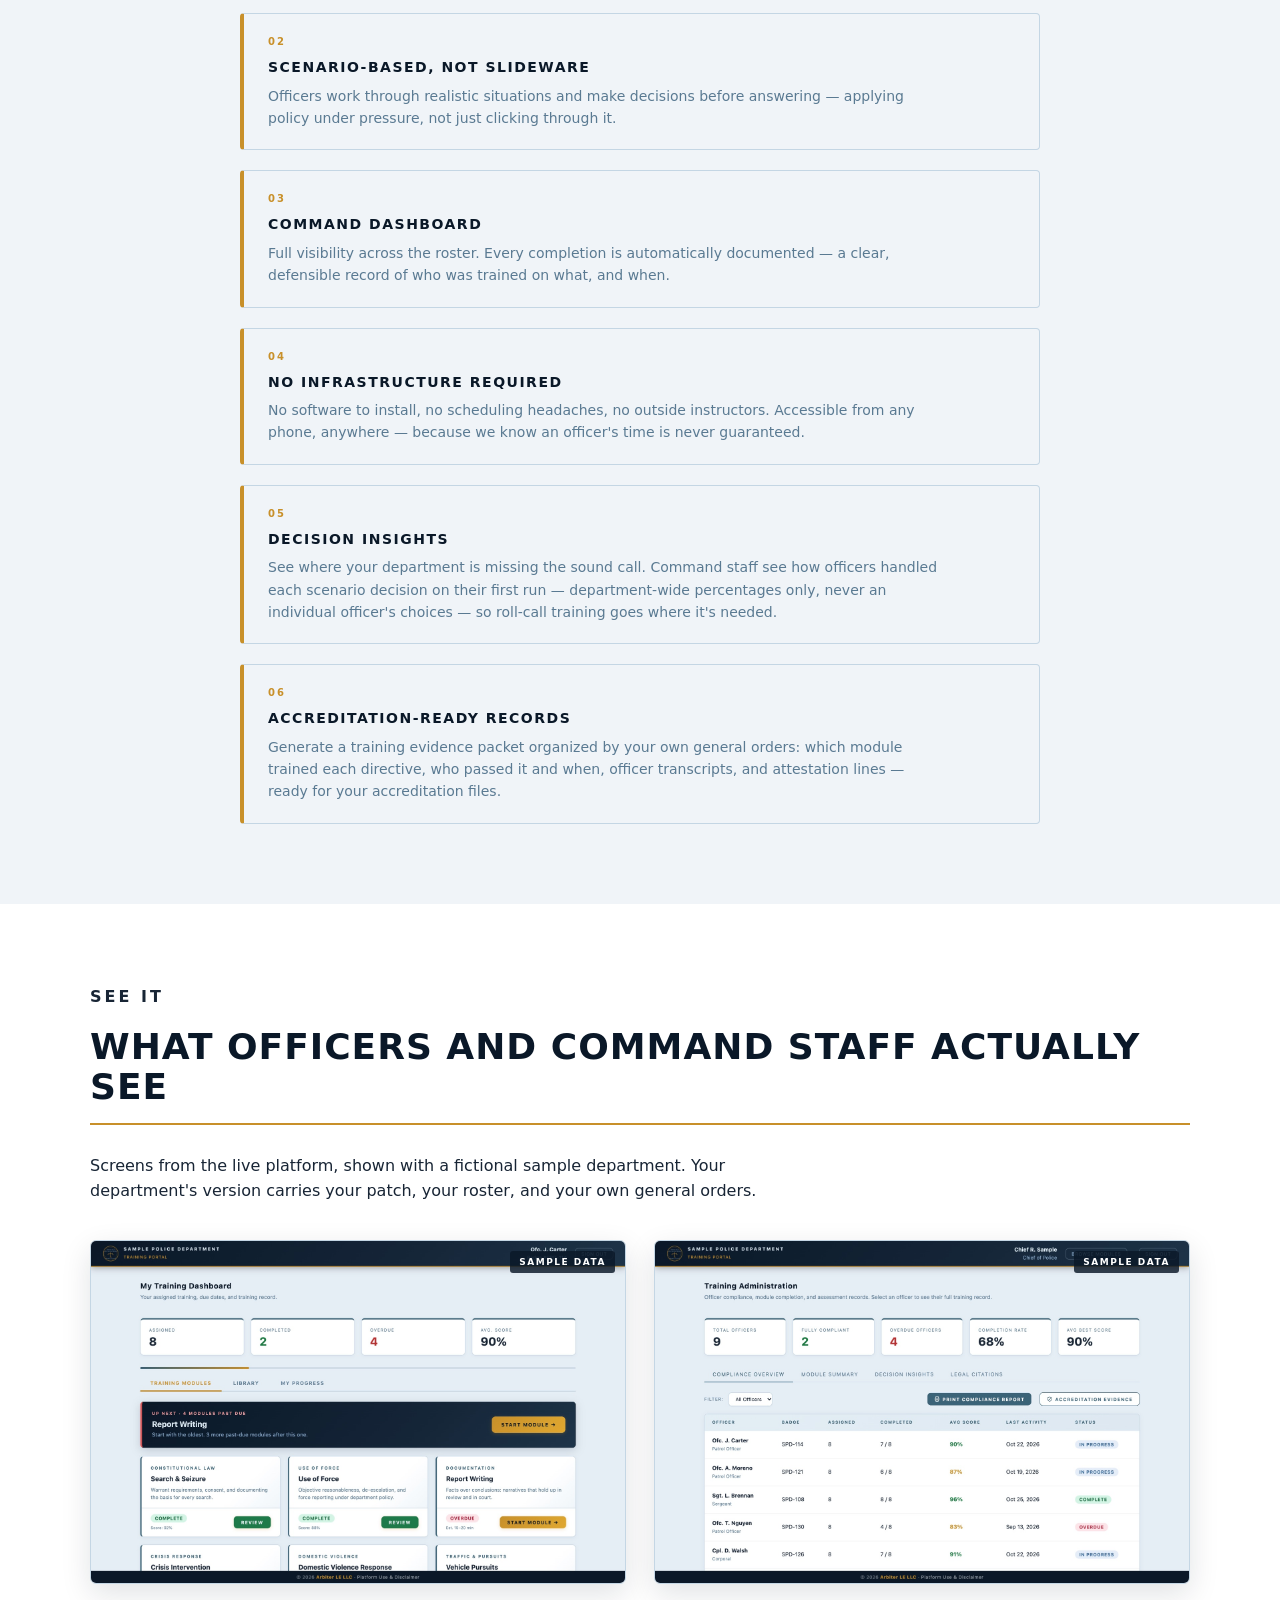
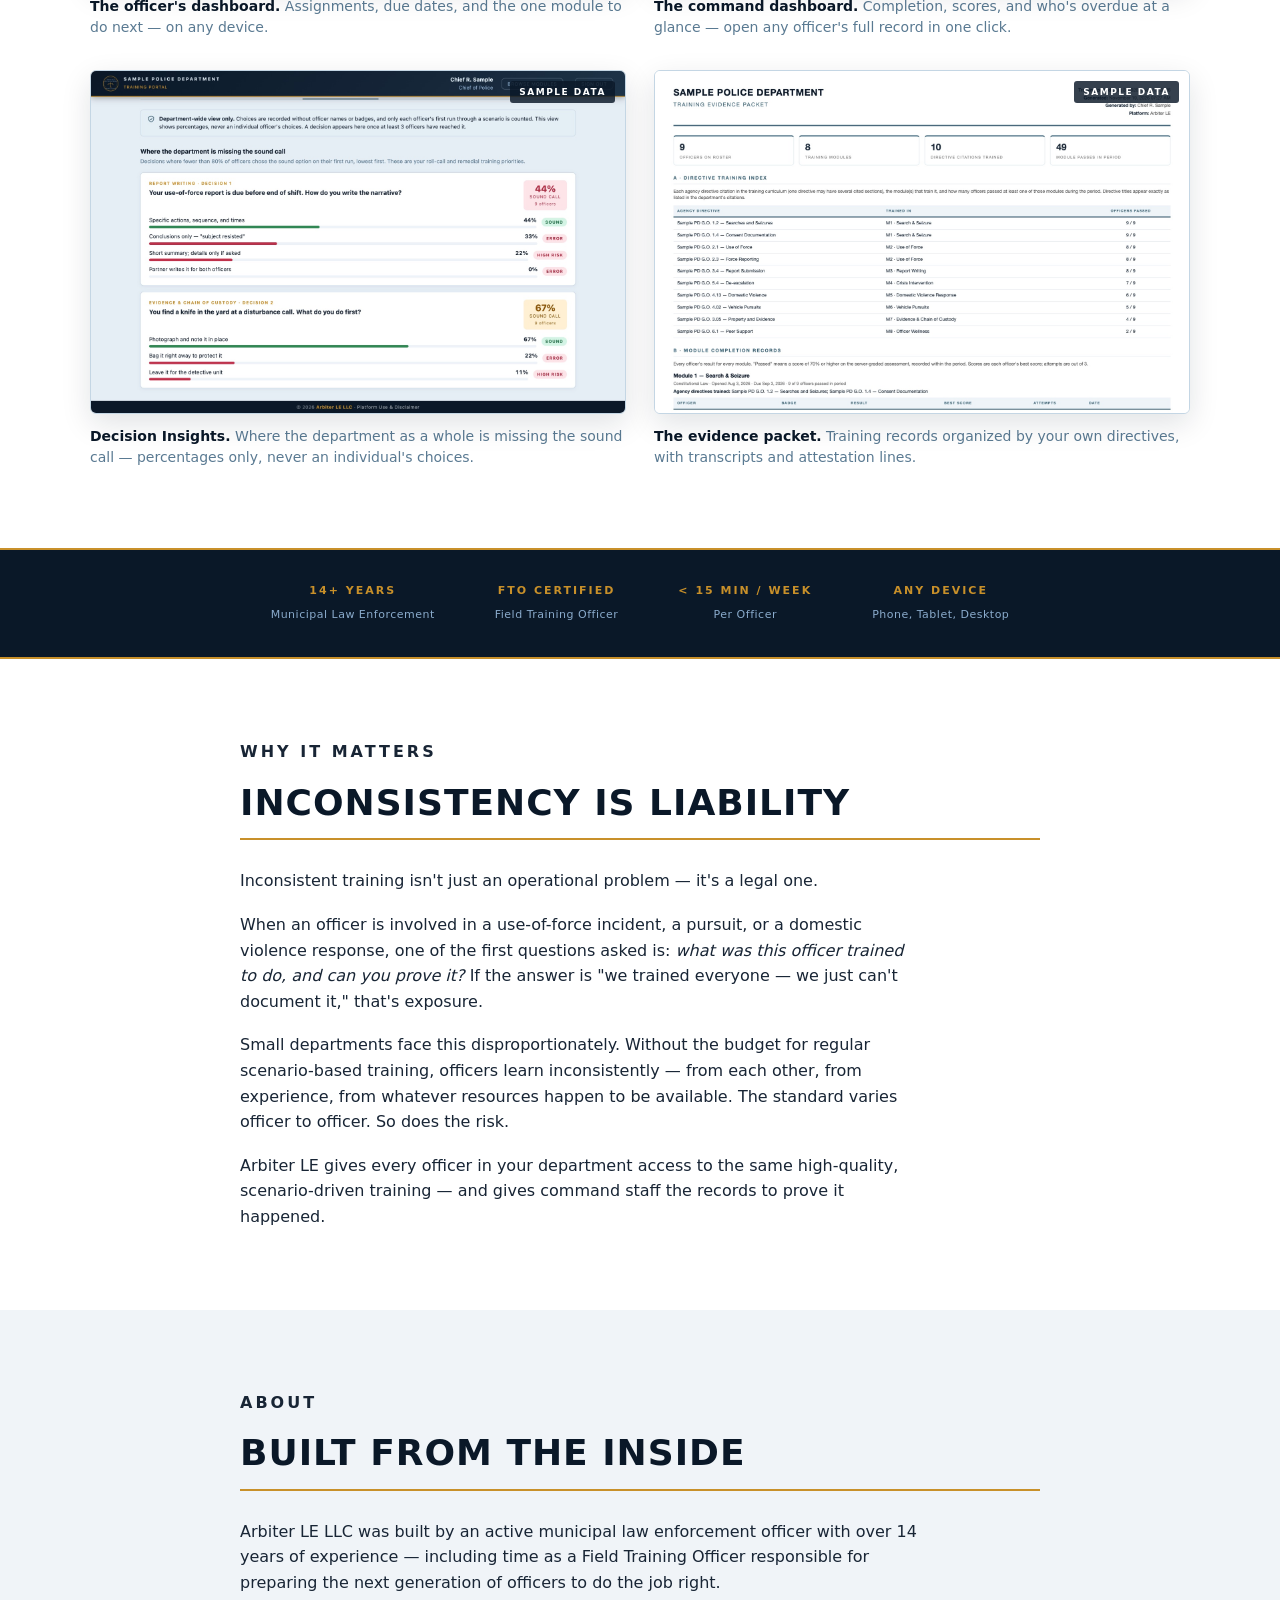
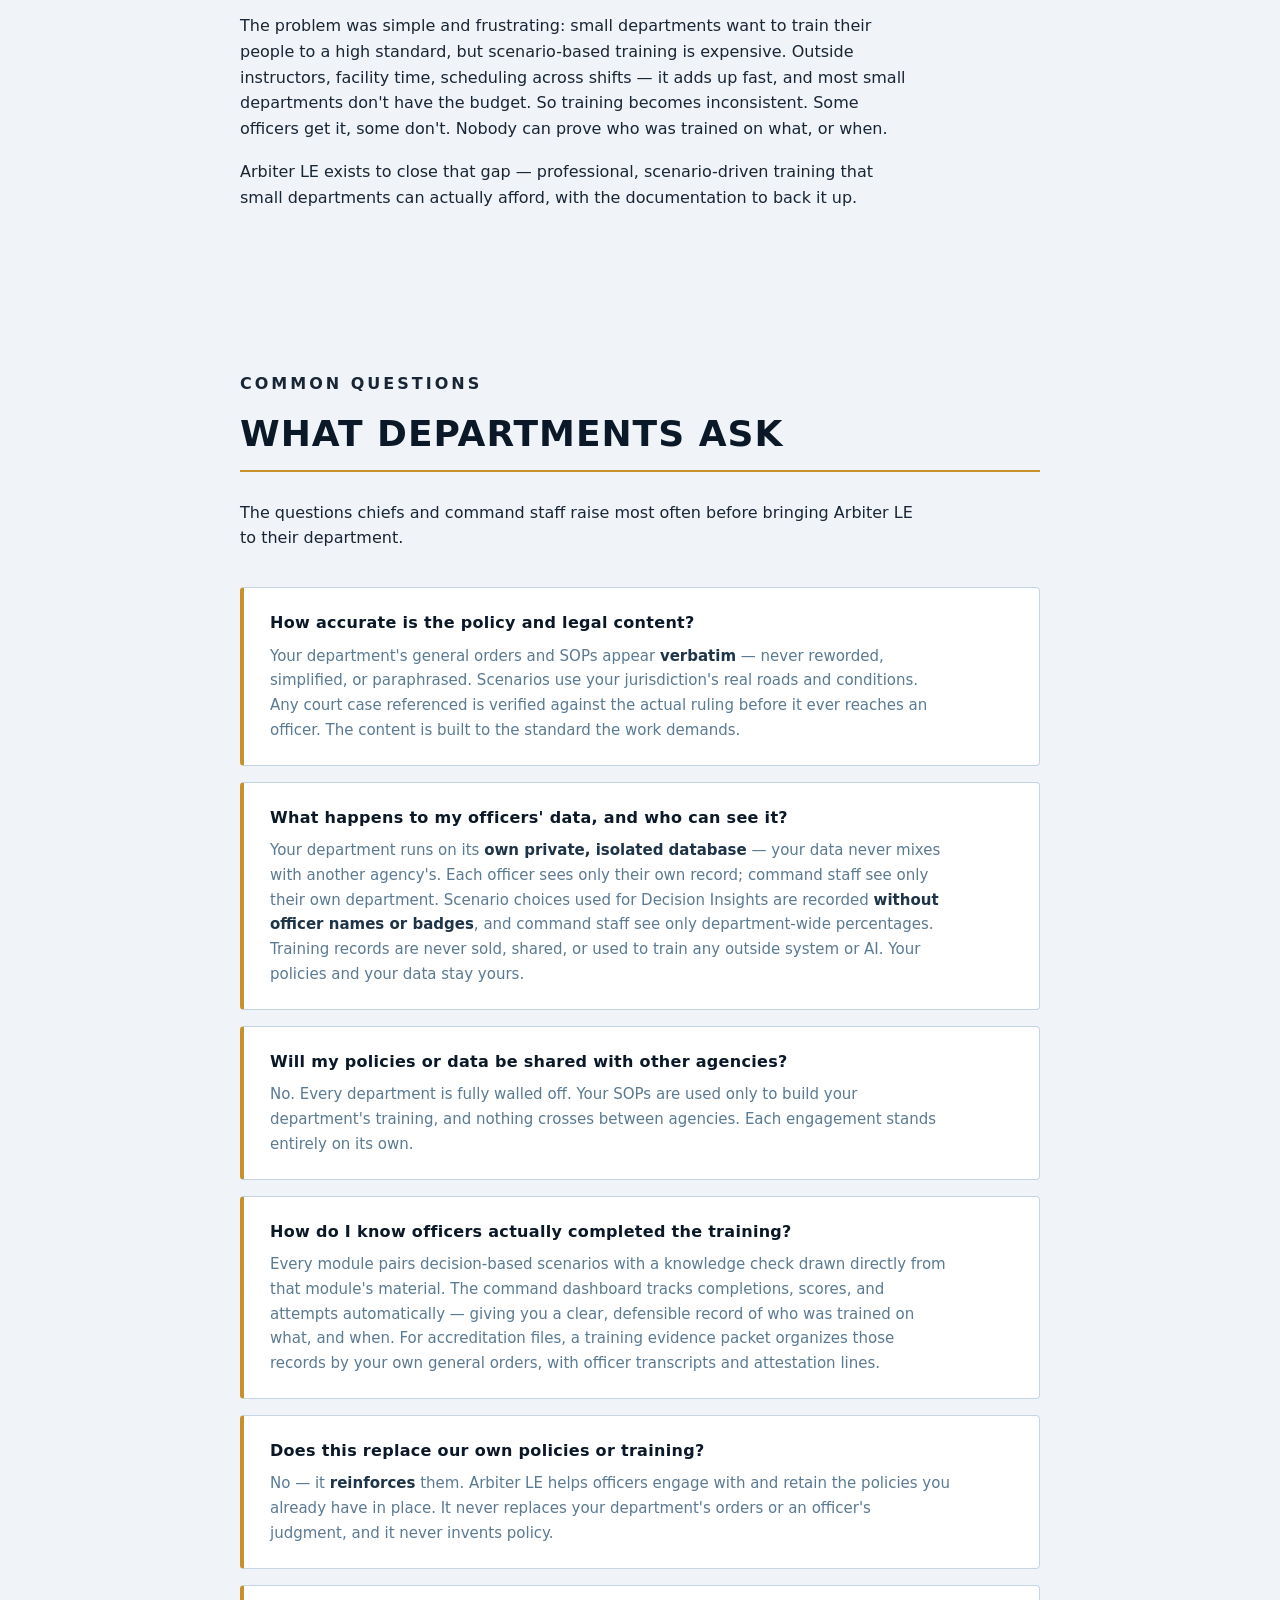
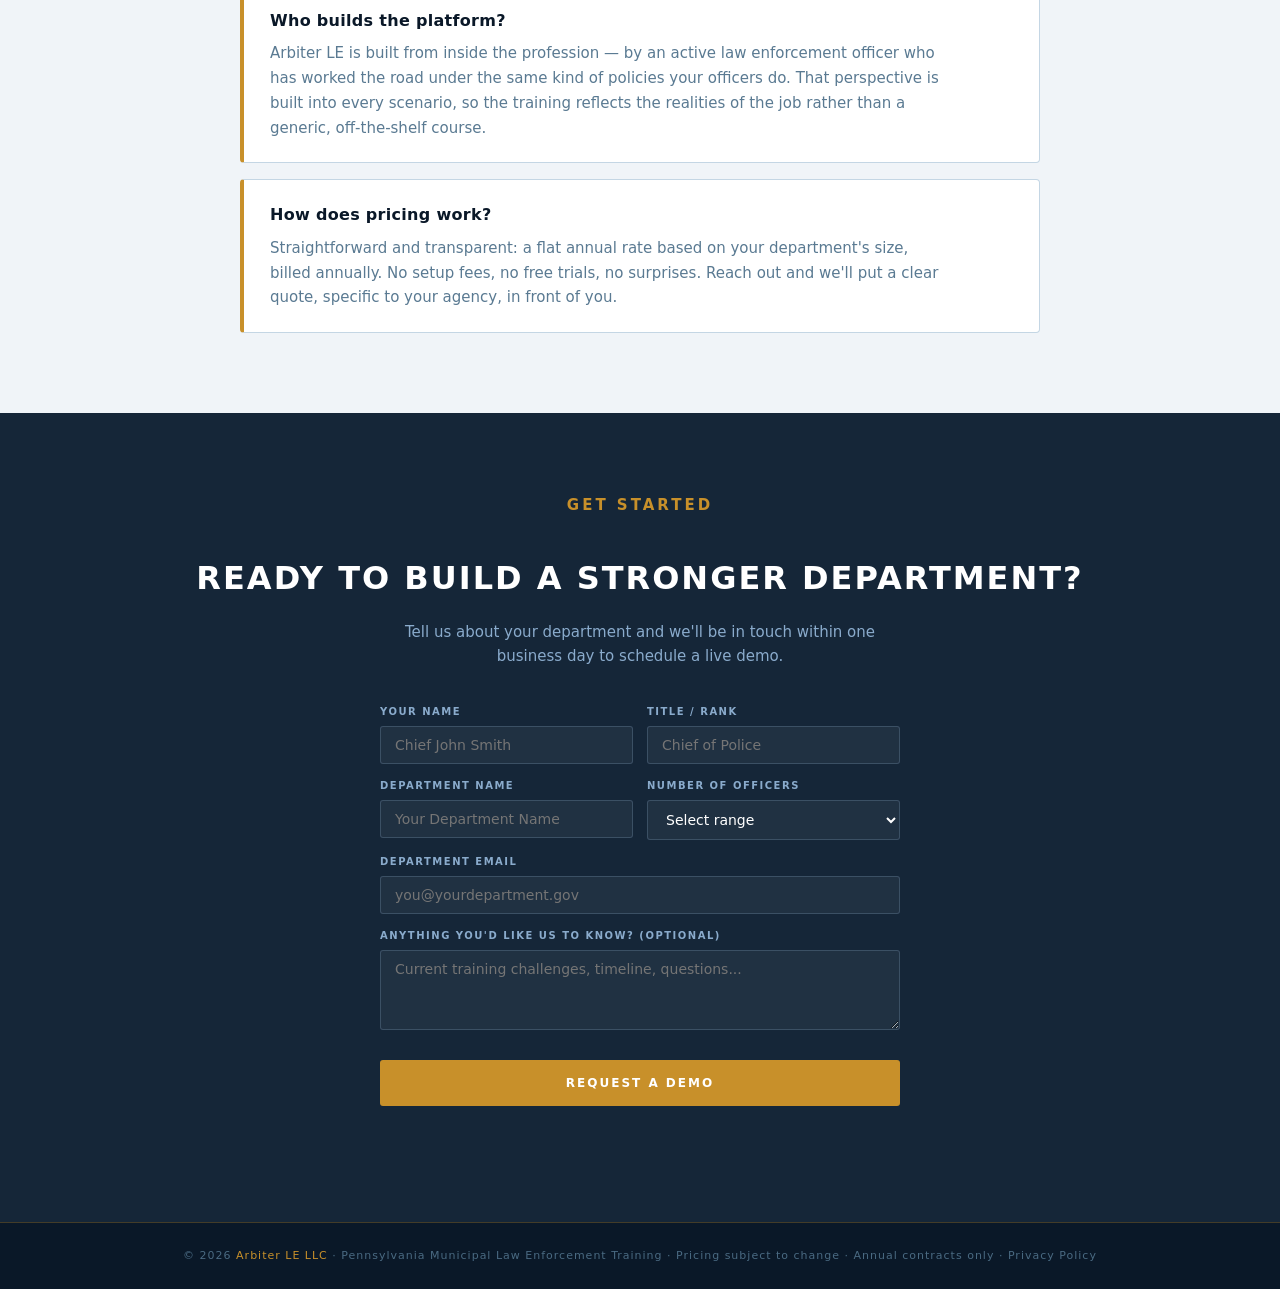
==== commit 3223d123: "Add product screenshots and new features to the marketing site - "See It" section: four screenshots " ====
--- a/Marketing/index.html
+++ b/Marketing/index.html
@@ -37,7 +37,7 @@
       {
         "@type": "Question",
         "name": "What happens to my officers' data, and who can see it?",
-        "acceptedAnswer": { "@type": "Answer", "text": "Your department runs on its own private, isolated database — your data never mixes with another agency's. Each officer sees only their own record; command staff see only their own department. Training records are never sold, shared, or used to train any outside system or AI." }
+        "acceptedAnswer": { "@type": "Answer", "text": "Your department runs on its own private, isolated database — your data never mixes with another agency's. Each officer sees only their own record; command staff see only their own department. Scenario choices used for Decision Insights are recorded without officer names or badges, and command staff see only department-wide percentages. Training records are never sold, shared, or used to train any outside system or AI." }
       },
       {
         "@type": "Question",
@@ -47,7 +47,7 @@
       {
         "@type": "Question",
         "name": "How do I know officers actually completed the training?",
-        "acceptedAnswer": { "@type": "Answer", "text": "Every module pairs decision-based scenarios with a knowledge check drawn directly from that module's material. The command dashboard tracks completions, scores, and attempts automatically — giving you a clear, defensible record of who was trained on what, and when." }
+        "acceptedAnswer": { "@type": "Answer", "text": "Every module pairs decision-based scenarios with a knowledge check drawn directly from that module's material. The command dashboard tracks completions, scores, and attempts automatically — giving you a clear, defensible record of who was trained on what, and when. For accreditation files, a training evidence packet organizes those records by your own general orders, with officer transcripts and attestation lines." }
       },
       {
         "@type": "Question",
@@ -316,6 +316,19 @@
       color: var(--text-muted);
       margin: 0;
     }
+
+    /* ── SEE IT (product screenshots, sample department) ── */
+    #see-it { background: var(--card); }  /* alternates with the Platform section above */
+    .section-inner.wide { max-width: 1100px; }
+    .section-inner.wide > p { max-width: 720px; }
+    .shot-grid { margin-top: 36px; display: grid; grid-template-columns: repeat(2, minmax(0, 1fr)); gap: 32px 28px; }
+    .shot { margin: 0; }
+    .shot-frame { position: relative; border: 1px solid var(--border); border-radius: 6px; overflow: hidden; background: var(--card); box-shadow: 0 10px 30px rgba(10, 24, 40, .12); }
+    .shot-frame img { display: block; width: 100%; height: auto; }
+    .shot-tag { position: absolute; top: 10px; right: 10px; background: rgba(10, 24, 40, .82); color: #fff; font-size: 9px; font-weight: 800; letter-spacing: 1.5px; text-transform: uppercase; padding: 4px 9px; border-radius: 3px; }
+    .shot figcaption { margin-top: 12px; font-size: 14px; color: var(--text-muted); line-height: 1.5; }
+    .shot figcaption strong { color: var(--navy); }
+    @media (max-width: 760px) { .shot-grid { grid-template-columns: 1fr; } }
 
     /* ── FAQ ── */
     #faq { background: var(--bg); }
@@ -559,6 +572,7 @@
       </a>
       <ul class="nav-links">
         <li><a href="#product">The Platform</a></li>
+        <li><a href="#see-it">See It</a></li>
         <li><a href="#why">Why It Matters</a></li>
         <li><a href="#about">About</a></li>
         <li><a href="#faq">FAQ</a></li>
@@ -618,6 +632,43 @@
           <h3>No Infrastructure Required</h3>
           <p>No software to install, no scheduling headaches, no outside instructors. Accessible from any phone, anywhere — because we know an officer's time is never guaranteed.</p>
         </div>
+        <div class="feature">
+          <div class="feature-num">05</div>
+          <h3>Decision Insights</h3>
+          <p>See where your department is missing the sound call. Command staff see how officers handled each scenario decision on their first run — department-wide percentages only, never an individual officer's choices — so roll-call training goes where it's needed.</p>
+        </div>
+        <div class="feature">
+          <div class="feature-num">06</div>
+          <h3>Accreditation-Ready Records</h3>
+          <p>Generate a training evidence packet organized by your own general orders: which module trained each directive, who passed it and when, officer transcripts, and attestation lines — ready for your accreditation files.</p>
+        </div>
+      </div>
+    </div>
+  </section>
+
+  <!-- SEE IT -->
+  <section id="see-it">
+    <div class="section-inner wide">
+      <p class="section-label">See It</p>
+      <h2>What Officers and Command Staff Actually See</h2>
+      <p>Screens from the live platform, shown with a fictional sample department. Your department's version carries your patch, your roster, and your own general orders.</p>
+      <div class="shot-grid">
+        <figure class="shot">
+          <div class="shot-frame"><img src="shots/officer-dashboard.jpg" alt="Officer training dashboard showing assigned, completed, and overdue counts, an Up Next card, and module cards" loading="lazy" width="1600" height="1025" /><span class="shot-tag">Sample data</span></div>
+          <figcaption><strong>The officer's dashboard.</strong> Assignments, due dates, and the one module to do next — on any device.</figcaption>
+        </figure>
+        <figure class="shot">
+          <div class="shot-frame"><img src="shots/command-roster.jpg" alt="Command dashboard with roster compliance, completion rate, and status for each officer" loading="lazy" width="1600" height="1025" /><span class="shot-tag">Sample data</span></div>
+          <figcaption><strong>The command dashboard.</strong> Completion, scores, and who's overdue at a glance — open any officer's full record in one click.</figcaption>
+        </figure>
+        <figure class="shot">
+          <div class="shot-frame"><img src="shots/decision-insights.jpg" alt="Decision Insights showing the share of officers choosing each option at a scenario decision" loading="lazy" width="1600" height="1025" /><span class="shot-tag">Sample data</span></div>
+          <figcaption><strong>Decision Insights.</strong> Where the department as a whole is missing the sound call — percentages only, never an individual's choices.</figcaption>
+        </figure>
+        <figure class="shot">
+          <div class="shot-frame"><img src="shots/evidence-packet.jpg" alt="Training evidence packet with a directive training index listing general orders, modules, and officers passed" loading="lazy" width="1600" height="1025" /><span class="shot-tag">Sample data</span></div>
+          <figcaption><strong>The evidence packet.</strong> Training records organized by your own directives, with transcripts and attestation lines.</figcaption>
+        </figure>
       </div>
     </div>
   </section>
@@ -680,7 +731,7 @@
 
         <div class="faq-item">
           <h3>What happens to my officers' data, and who can see it?</h3>
-          <p>Your department runs on its <strong>own private, isolated database</strong> — your data never mixes with another agency's. Each officer sees only their own record; command staff see only their own department. Training records are never sold, shared, or used to train any outside system or AI. Your policies and your data stay yours.</p>
+          <p>Your department runs on its <strong>own private, isolated database</strong> — your data never mixes with another agency's. Each officer sees only their own record; command staff see only their own department. Scenario choices used for Decision Insights are recorded <strong>without officer names or badges</strong>, and command staff see only department-wide percentages. Training records are never sold, shared, or used to train any outside system or AI. Your policies and your data stay yours.</p>
         </div>
 
         <div class="faq-item">
@@ -690,7 +741,7 @@
 
         <div class="faq-item">
           <h3>How do I know officers actually completed the training?</h3>
-          <p>Every module pairs decision-based scenarios with a knowledge check drawn directly from that module's material. The command dashboard tracks completions, scores, and attempts automatically — giving you a clear, defensible record of who was trained on what, and when.</p>
+          <p>Every module pairs decision-based scenarios with a knowledge check drawn directly from that module's material. The command dashboard tracks completions, scores, and attempts automatically — giving you a clear, defensible record of who was trained on what, and when. For accreditation files, a training evidence packet organizes those records by your own general orders, with officer transcripts and attestation lines.</p>
         </div>
 
         <div class="faq-item">
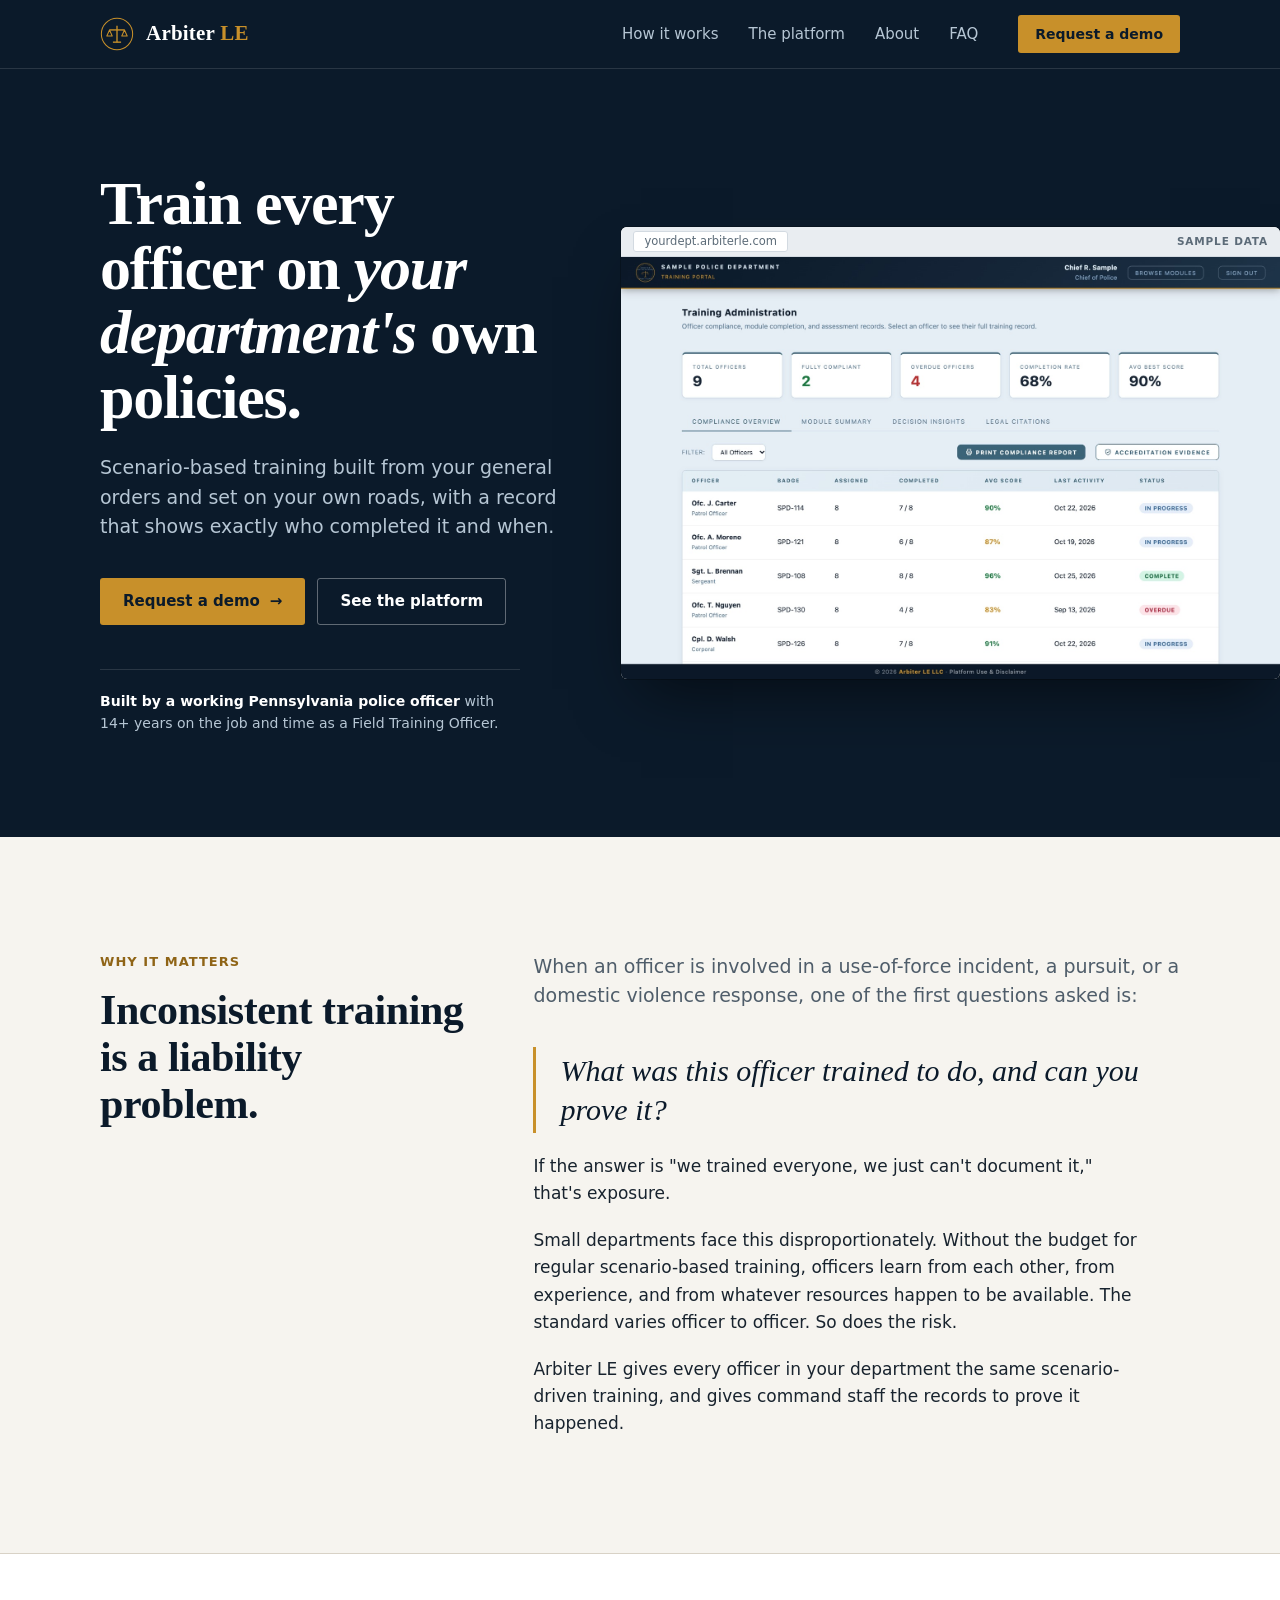
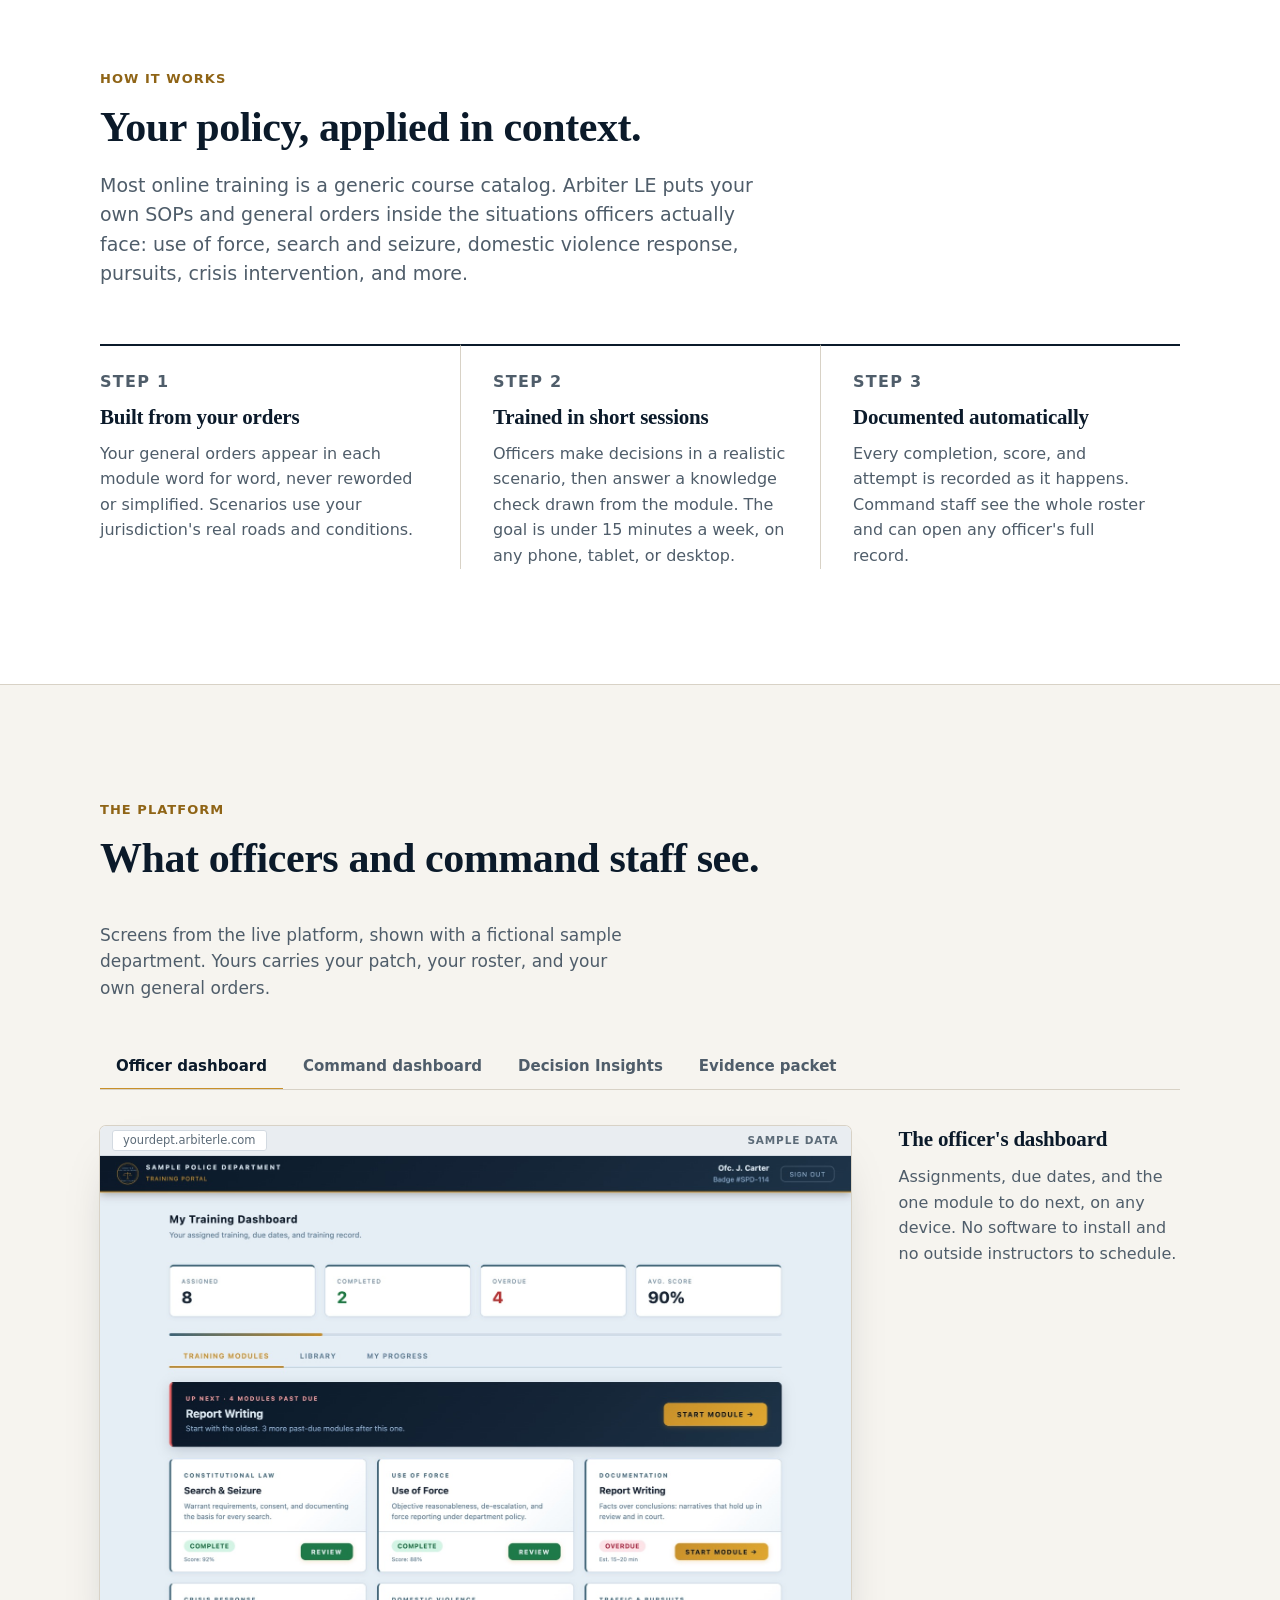
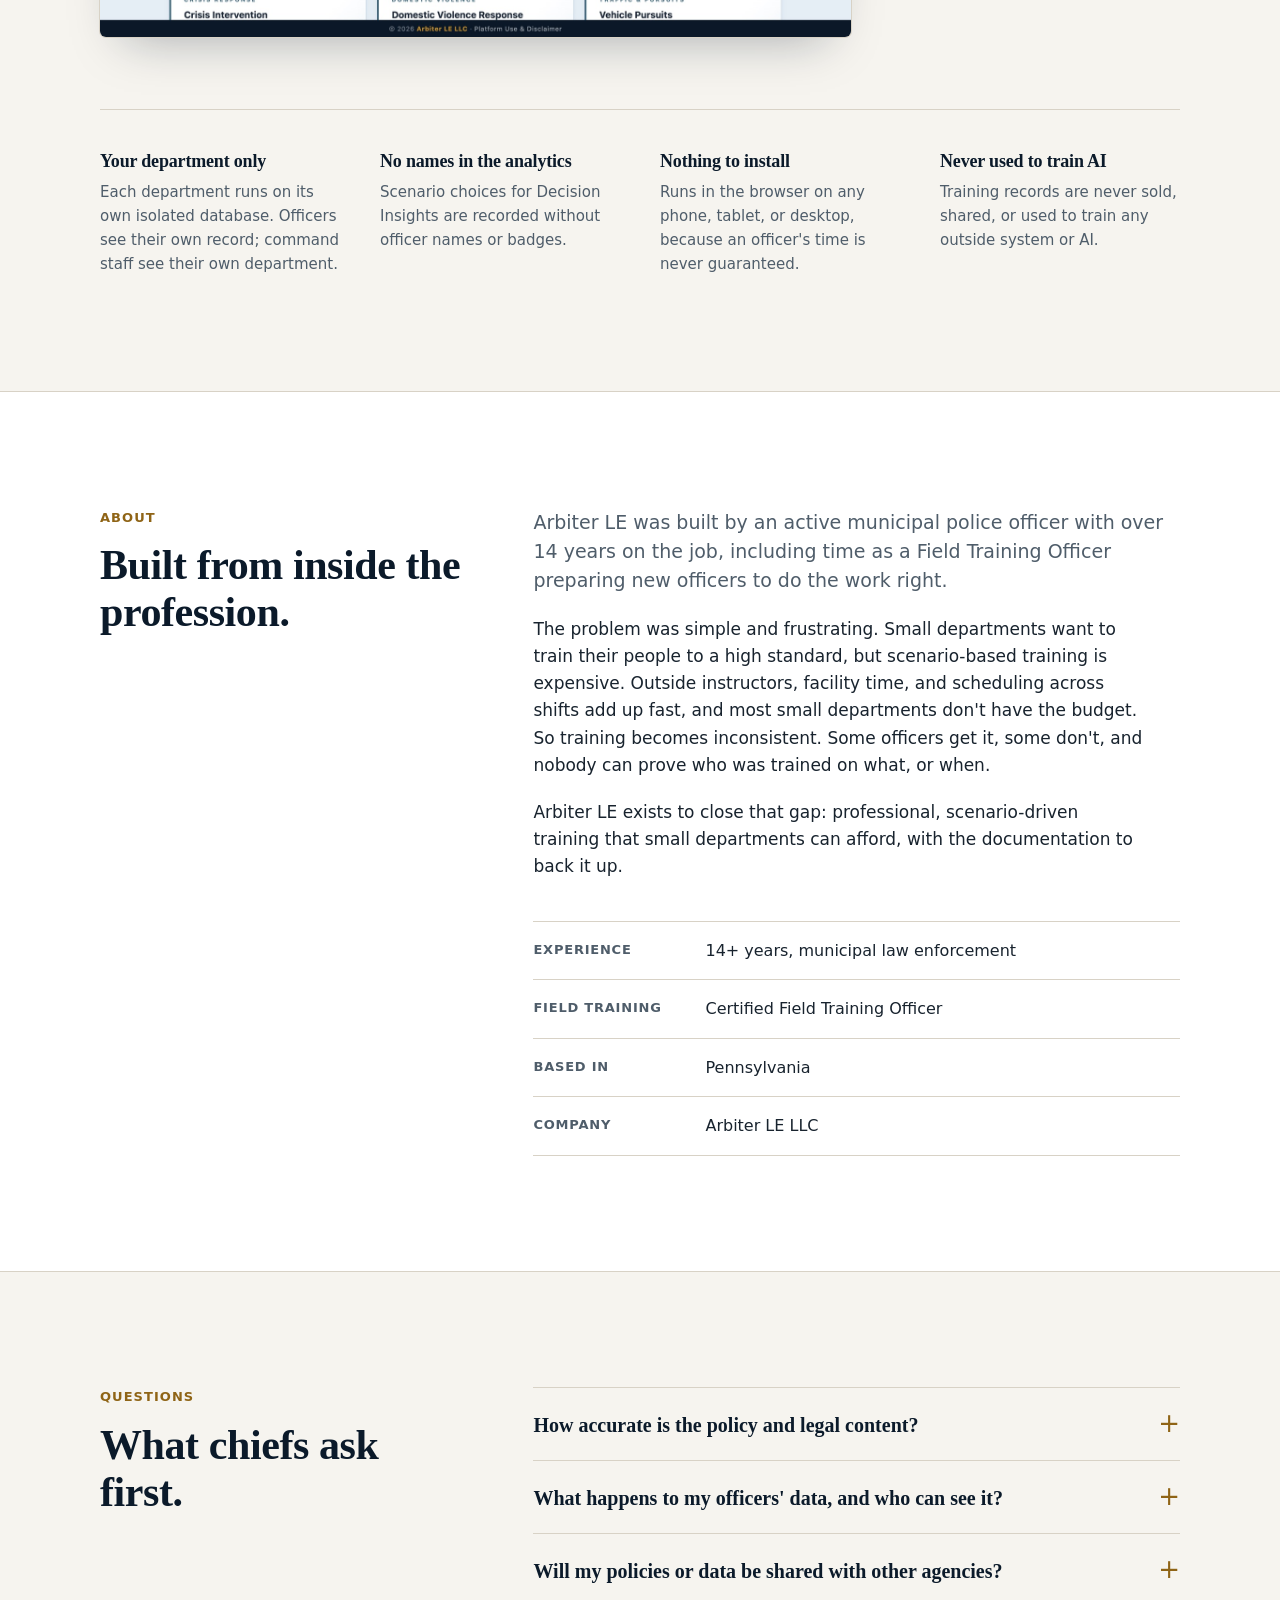
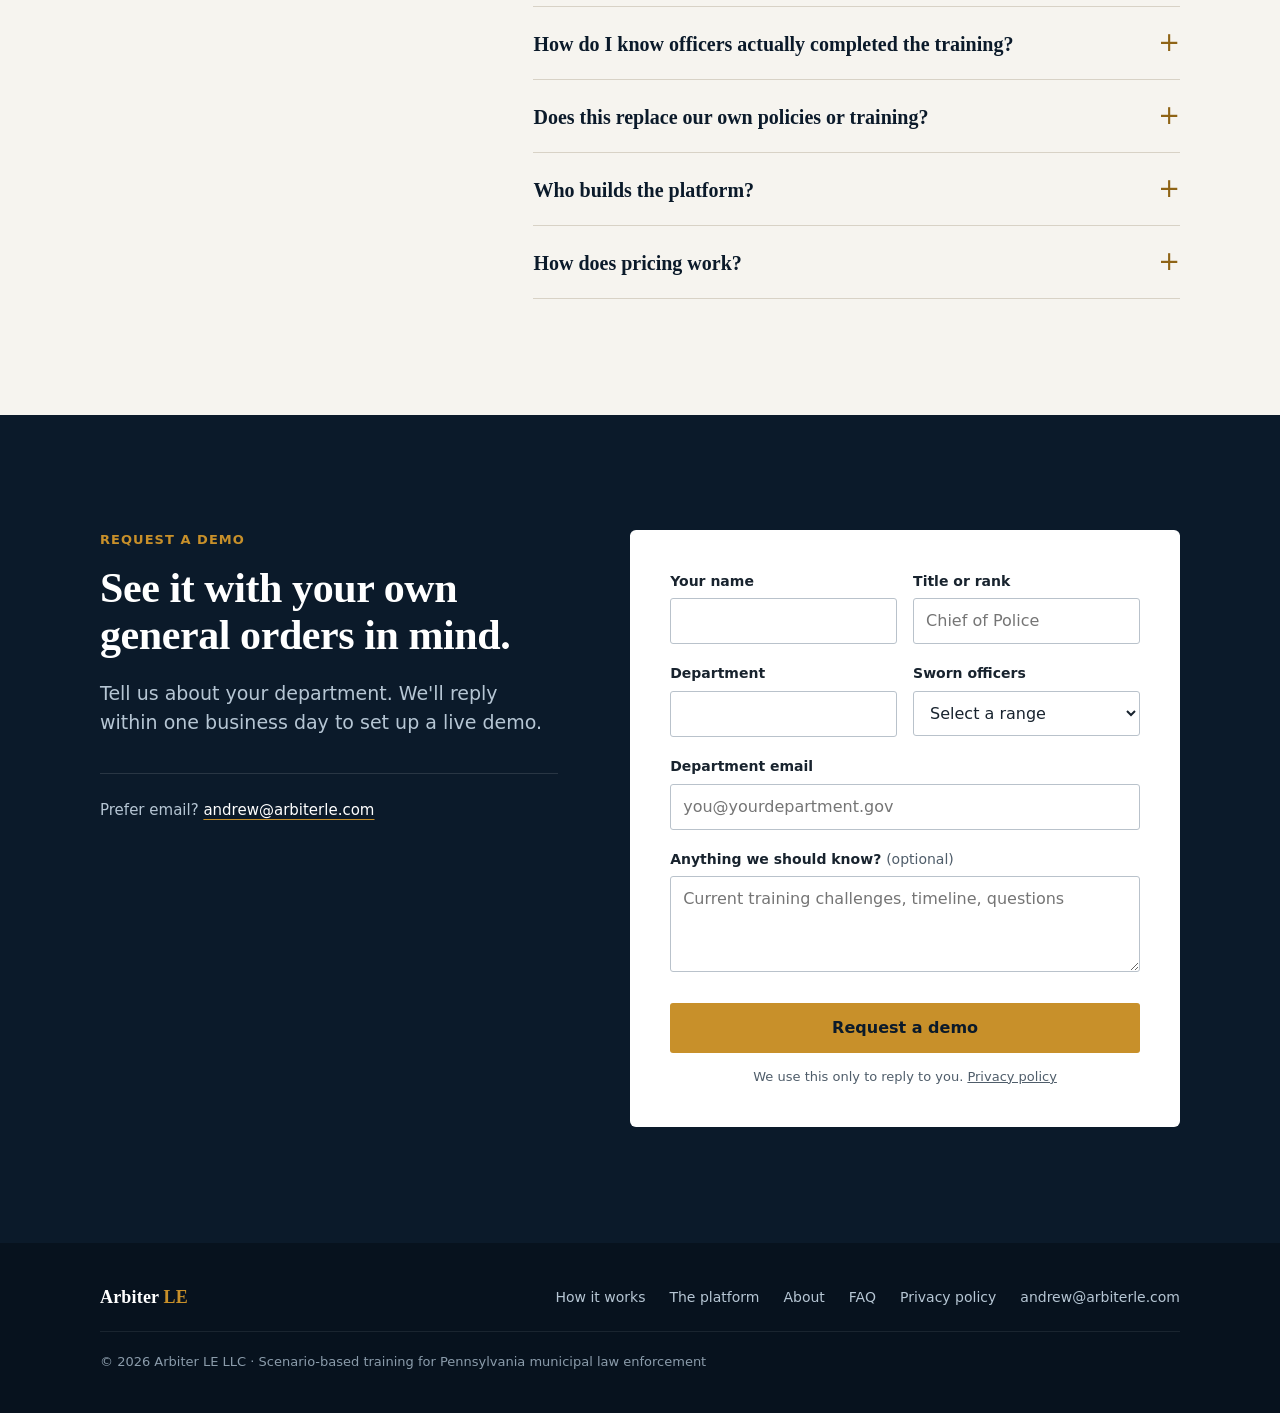
==== commit 4029f535: "Redesign the marketing homepage and add mobile navigation Phones had no navigation at all (links wer" ====
--- a/Marketing/index.html
+++ b/Marketing/index.html
@@ -5,6 +5,8 @@
   <meta name="viewport" content="width=device-width, initial-scale=1.0" />
   <title>Arbiter LE — Scenario-Based Training for Municipal Law Enforcement</title>
   <meta name="description" content="Scenario-based, SOP-driven training built for small municipal police departments — by an active officer. Your department's own policies, woven into every scenario. Every completion documented. Under 15 minutes a week." />
+  <link rel="canonical" href="https://arbiterle.com/" />
+  <meta name="theme-color" content="#0b1a2a" />
 
   <!-- Open Graph / link preview (so the site previews properly when shared with a chief) -->
   <meta property="og:type" content="website" />
@@ -23,7 +25,8 @@
 
   <!-- Favicon: Arbiter seal, inline so there is no extra asset/path to deploy -->
   <link rel="icon" href="data:image/svg+xml,%3Csvg xmlns='http://www.w3.org/2000/svg' viewBox='0 0 100 100'%3E%3Crect width='100' height='100' rx='14' fill='%230a1828'/%3E%3Ccircle cx='50' cy='50' r='34' fill='none' stroke='%23c8902a' stroke-width='3'/%3E%3Cline x1='50' y1='30' x2='50' y2='72' stroke='%23c8902a' stroke-width='3'/%3E%3Cline x1='32' y1='40' x2='68' y2='40' stroke='%23c8902a' stroke-width='3'/%3E%3Cline x1='32' y1='40' x2='26' y2='54' stroke='%23c8902a' stroke-width='2'/%3E%3Cline x1='26' y1='54' x2='38' y2='54' stroke='%23c8902a' stroke-width='2'/%3E%3Cline x1='68' y1='40' x2='62' y2='54' stroke='%23c8902a' stroke-width='2'/%3E%3Cline x1='62' y1='54' x2='74' y2='54' stroke='%23c8902a' stroke-width='2'/%3E%3Cline x1='42' y1='72' x2='58' y2='72' stroke='%23c8902a' stroke-width='3'/%3E%3C/svg%3E" />
-  <!-- FAQ structured data — lets search engines surface these answers directly -->
+
+  <!-- FAQ structured data — must stay word-for-word with the visible FAQ below -->
   <script type="application/ld+json">
   {
     "@context": "https://schema.org",
@@ -72,798 +75,707 @@
     *, *::before, *::after { box-sizing: border-box; margin: 0; padding: 0; }
 
     :root {
-      --navy:       #0a1828;
-      --navy-mid:   #152638;
-      --navy-light: #1e3448;
-      --steel:      #3c6478;
-      --accent:     #c8902a;
-      --accent-hi:  #e0a830;
-      --text:       #182535;
-      --text-muted: #5a7a92;
-      --border:     #c4d6e4;
-      --bg:         #f0f4f8;
-      --card:       #ffffff;
-    }
-
-    html { scroll-behavior: smooth; }
+      --ink:       #0b1a2a;   /* navy — header, hero, contact */
+      --ink-2:     #12263a;
+      --ink-line:  rgba(255,255,255,.12);
+      --ink-text:  #b6c6d4;   /* body copy on navy (AA on --ink) */
+      --paper:     #f6f4ef;   /* warm off-white page */
+      --paper-2:   #ece8df;
+      --white:     #ffffff;
+      --rule:      #d8d2c6;
+      --text:      #18232e;
+      --muted:     #4f5d6a;   /* AA on --paper */
+      --brass:     #8f6416;   /* gold for text on light (AA) */
+      --gold:      #c8902a;   /* gold for marks/buttons on navy */
+      --gold-hi:   #dba43a;
+
+      --serif: "Charter", "Bitstream Charter", "Sitka Text", Cambria, Georgia, serif;
+      --sans:  system-ui, -apple-system, "Segoe UI", Roboto, "Helvetica Neue", Arial, sans-serif;
+
+      --wrap: 1160px;
+      --gutter: clamp(20px, 4vw, 40px);
+      --header-h: 68px;
+    }
+
+    html { scroll-behavior: smooth; scroll-padding-top: calc(var(--header-h) + 8px); }
+    @media (prefers-reduced-motion: reduce) { html { scroll-behavior: auto; } *, *::before, *::after { transition: none !important; } }
 
     body {
-      font-family: 'Segoe UI', system-ui, sans-serif;
-      background: var(--bg);
+      font-family: var(--sans);
+      font-size: 17px;
+      line-height: 1.6;
       color: var(--text);
-      font-size: 16px;
-      line-height: 1.6;
-    }
-
-    /* ── NAV ── */
-    nav {
-      background: var(--navy);
-      border-bottom: 2px solid var(--accent);
-      position: sticky;
-      top: 0;
-      z-index: 100;
-      padding: 0 40px;
-    }
-
-    .nav-inner {
-      max-width: 1100px;
-      margin: 0 auto;
-      height: 64px;
-      display: flex;
-      align-items: center;
-      justify-content: space-between;
-    }
-
-    .nav-brand {
-      display: flex;
-      align-items: center;
-      gap: 14px;
-      text-decoration: none;
-    }
-
-    .nav-seal {
-      width: 40px;
-      height: 40px;
-      flex-shrink: 0;
-    }
-
-    .nav-brand-text {
-      line-height: 1.1;
-    }
-
-    .nav-brand-text strong {
-      display: block;
-      font-size: 15px;
-      font-weight: 800;
-      letter-spacing: 2.5px;
-      text-transform: uppercase;
-      color: #ffffff;
-    }
-
-    .nav-brand-text span {
-      font-size: 10px;
-      letter-spacing: 1.5px;
-      text-transform: uppercase;
-      color: var(--accent);
-      font-weight: 600;
-    }
-
-    .nav-links {
-      display: flex;
-      gap: 32px;
-      list-style: none;
-    }
-
-    .nav-links a {
-      color: #8aabcc;
-      text-decoration: none;
-      font-size: 11px;
-      letter-spacing: 1.5px;
-      text-transform: uppercase;
-      font-weight: 600;
-      transition: color .2s;
-    }
-
-    .nav-links a:hover { color: var(--accent); }
-
-    /* ── HERO ── */
-    .hero {
-      background: linear-gradient(160deg, var(--navy) 0%, var(--navy-mid) 60%, var(--navy-light) 100%);
-      padding: 100px 40px 90px;
-      text-align: center;
-      border-bottom: 3px solid var(--accent);
-    }
-
-    .hero-seal {
-      width: 110px;
-      height: 110px;
-      margin: 0 auto 32px;
-    }
-
+      background: var(--paper);
+      -webkit-font-smoothing: antialiased;
+      text-rendering: optimizeLegibility;
+    }
+
+    img { max-width: 100%; display: block; }
+    a { color: inherit; }
+    :focus-visible { outline: 2px solid var(--gold); outline-offset: 3px; border-radius: 2px; }
+
+    .wrap { max-width: var(--wrap); margin: 0 auto; padding: 0 var(--gutter); }
+
+    .skip {
+      position: absolute; left: 12px; top: -60px; z-index: 300;
+      background: var(--gold); color: var(--ink); font-weight: 700; font-size: 14px;
+      padding: 10px 14px; border-radius: 3px; text-decoration: none;
+    }
+    .skip:focus { top: 12px; }
+
+    /* ── Type ── */
+    h1, h2, h3 { font-family: var(--serif); font-weight: 700; color: var(--ink); letter-spacing: -.01em; }
+    h2 { font-size: clamp(30px, 3.6vw, 42px); line-height: 1.12; }
+    h3 { font-size: 21px; line-height: 1.25; }
+    .kicker {
+      font-family: var(--sans); font-size: 13px; font-weight: 600; letter-spacing: .08em;
+      text-transform: uppercase; color: var(--brass); margin-bottom: 14px;
+    }
+    .lede { font-size: 19px; line-height: 1.55; color: var(--muted); }
+
+    .btn {
+      display: inline-flex; align-items: center; gap: 10px;
+      font: 600 15px/1 var(--sans); text-decoration: none; cursor: pointer;
+      padding: 15px 22px; border-radius: 3px; border: 1px solid transparent;
+      transition: background-color .15s, border-color .15s, color .15s;
+    }
+    .btn-gold { background: var(--gold); color: var(--ink); }
+    .btn-gold:hover { background: var(--gold-hi); }
+    .btn-line { color: #fff; border-color: rgba(255,255,255,.35); }
+    .btn-line:hover { border-color: #fff; }
+    .arrow { transition: transform .15s; }
+    a:hover > .arrow { transform: translateX(3px); }
+
+    /* ── Header ── */
+    .site-header {
+      position: sticky; top: 0; z-index: 200;
+      background: var(--ink);
+      border-bottom: 1px solid var(--ink-line);
+    }
+    .header-inner { height: var(--header-h); display: flex; align-items: center; gap: 40px; }
+    .brand { display: flex; align-items: center; gap: 12px; text-decoration: none; color: #fff; margin-right: auto; }
+    .brand svg { width: 34px; height: 34px; flex-shrink: 0; }
+    .brand-name { font-family: var(--serif); font-size: 21px; font-weight: 700; letter-spacing: .01em; }
+    .brand-name b { color: var(--gold); font-weight: 700; }
+
+    .primary-nav ul { display: flex; gap: 30px; list-style: none; }
+    .primary-nav ul a {
+      color: var(--ink-text); text-decoration: none; font-size: 15px; font-weight: 500;
+      padding: 6px 0; border-bottom: 1px solid transparent; transition: color .15s, border-color .15s;
+    }
+    .primary-nav ul a:hover { color: #fff; }
+    .primary-nav ul a[aria-current="true"] { color: #fff; border-bottom-color: var(--gold); }
+    .header-cta { padding: 11px 16px; font-size: 14px; }
+
+    .menu-toggle {
+      display: none; background: none; border: 1px solid rgba(255,255,255,.3); border-radius: 3px;
+      color: #fff; font: 600 14px/1 var(--sans); padding: 10px 12px; cursor: pointer;
+    }
+
+    @media (max-width: 900px) {
+      .header-inner { gap: 16px; }
+      .menu-toggle { display: inline-block; }
+      .header-cta { display: none; }
+      .primary-nav {
+        display: none; position: absolute; left: 0; right: 0; top: var(--header-h);
+        background: var(--ink); border-bottom: 1px solid var(--ink-line);
+        padding: 8px var(--gutter) 24px;
+      }
+      .primary-nav.open { display: block; }
+      .primary-nav ul { flex-direction: column; gap: 0; }
+      .primary-nav li a { display: block; padding: 14px 0; font-size: 17px; border-bottom: 1px solid var(--ink-line); }
+      .primary-nav li a[aria-current="true"] { border-bottom-color: var(--ink-line); color: var(--gold); }
+      .primary-nav .mobile-cta { display: flex; justify-content: center; margin-top: 20px; }
+    }
+    @media (min-width: 901px) { .primary-nav .mobile-cta { display: none; } }
+
+    /* ── Hero ── */
+    .hero { background: var(--ink); color: #fff; overflow: hidden; }
+    .hero-grid {
+      display: grid; grid-template-columns: minmax(0, 5fr) minmax(0, 6fr);
+      gap: 56px; align-items: center;
+      padding-top: clamp(56px, 8vw, 104px); padding-bottom: clamp(56px, 8vw, 104px);
+    }
     .hero h1 {
-      font-size: clamp(30px, 5vw, 52px);
-      font-weight: 900;
-      letter-spacing: 1.5px;
-      text-transform: uppercase;
-      color: #ffffff;
-      line-height: 1.08;
-      max-width: 760px;
-      margin-left: auto;
-      margin-right: auto;
-    }
-
-    .hero h1 span {
-      display: block;
-      font-size: clamp(13px, 1.6vw, 16px);
-      font-weight: 700;
-      letter-spacing: 3px;
-      color: var(--accent);
-      margin-top: 14px;
-    }
-
-    .hero-tagline {
-      margin-top: 24px;
-      font-size: clamp(15px, 2vw, 18px);
-      color: #9ab8d0;
-      letter-spacing: .5px;
-      max-width: 560px;
-      margin-left: auto;
-      margin-right: auto;
-    }
-
-    .hero-tagline em {
-      font-style: normal;
-      font-weight: 700;
-      color: var(--accent-hi);
-    }
-
-    .hero-cta {
-      margin-top: 40px;
-      display: inline-block;
-      background: var(--accent);
-      color: #ffffff;
-      font-size: 12px;
-      font-weight: 800;
-      letter-spacing: 2px;
-      text-transform: uppercase;
-      text-decoration: none;
-      padding: 14px 36px;
-      border-radius: 3px;
-      transition: background .2s;
-    }
-
-    .hero-cta:hover { background: var(--accent-hi); }
-
-    /* ── SECTIONS ── */
-    section {
-      padding: 80px 40px;
-    }
-
-    section:nth-child(even) {
-      background: var(--card);
-    }
-
-    .section-inner {
-      max-width: 800px;
-      margin: 0 auto;
-    }
-
-    .section-label {
-      font-size: 10px;
-      font-weight: 800;
-      letter-spacing: 3px;
-      text-transform: uppercase;
-      color: var(--accent);
-      margin-bottom: 12px;
-    }
-
-    .section-inner h2 {
-      font-size: clamp(24px, 4vw, 36px);
-      font-weight: 900;
-      letter-spacing: 1px;
-      text-transform: uppercase;
-      color: var(--navy);
-      line-height: 1.1;
-      margin-bottom: 28px;
-      padding-bottom: 16px;
-      border-bottom: 2px solid var(--accent);
-    }
-
-    .section-inner p {
-      font-size: 16px;
-      color: var(--text);
-      margin-bottom: 18px;
-      max-width: 680px;
-    }
-
-    .section-inner p:last-child { margin-bottom: 0; }
-
-    /* ── PRODUCT FEATURES ── */
-    .feature-list {
-      margin-top: 36px;
-      display: grid;
-      gap: 20px;
-    }
-
-    .feature {
-      background: var(--bg);
-      border: 1px solid var(--border);
-      border-left: 4px solid var(--accent);
-      border-radius: 4px;
-      padding: 20px 24px;
-    }
-
-    .feature-num {
-      font-size: 10px;
-      font-weight: 800;
-      letter-spacing: 2px;
-      color: var(--accent);
-      text-transform: uppercase;
-      margin-bottom: 6px;
-    }
-
-    .feature h3 {
-      font-size: 14px;
-      font-weight: 800;
-      letter-spacing: 1.5px;
-      text-transform: uppercase;
-      color: var(--navy);
-      margin-bottom: 6px;
-    }
-
-    .feature p {
-      font-size: 14px;
-      color: var(--text-muted);
-      margin: 0;
-    }
-
-    /* ── SEE IT (product screenshots, sample department) ── */
-    #see-it { background: var(--card); }  /* alternates with the Platform section above */
-    .section-inner.wide { max-width: 1100px; }
-    .section-inner.wide > p { max-width: 720px; }
-    .shot-grid { margin-top: 36px; display: grid; grid-template-columns: repeat(2, minmax(0, 1fr)); gap: 32px 28px; }
-    .shot { margin: 0; }
-    .shot-frame { position: relative; border: 1px solid var(--border); border-radius: 6px; overflow: hidden; background: var(--card); box-shadow: 0 10px 30px rgba(10, 24, 40, .12); }
-    .shot-frame img { display: block; width: 100%; height: auto; }
-    .shot-tag { position: absolute; top: 10px; right: 10px; background: rgba(10, 24, 40, .82); color: #fff; font-size: 9px; font-weight: 800; letter-spacing: 1.5px; text-transform: uppercase; padding: 4px 9px; border-radius: 3px; }
-    .shot figcaption { margin-top: 12px; font-size: 14px; color: var(--text-muted); line-height: 1.5; }
-    .shot figcaption strong { color: var(--navy); }
-    @media (max-width: 760px) { .shot-grid { grid-template-columns: 1fr; } }
+      color: #fff; font-size: clamp(38px, 5.2vw, 62px); line-height: 1.04; letter-spacing: -.02em;
+    }
+    .hero h1 em { font-style: italic; }
+    .hero .lede { color: var(--ink-text); margin-top: 24px; max-width: 30em; }
+    .hero-actions { display: flex; flex-wrap: wrap; gap: 12px; margin-top: 36px; }
+    .hero-cred {
+      margin-top: 44px; padding-top: 20px; border-top: 1px solid var(--ink-line);
+      font-size: 14px; color: var(--ink-text); max-width: 30em;
+    }
+    .hero-cred strong { color: #fff; font-weight: 600; }
+
+    .screen {
+      position: relative; border-radius: 6px; overflow: hidden; background: #fff;
+      box-shadow: 0 1px 0 rgba(255,255,255,.06) inset, 0 30px 60px -20px rgba(0,0,0,.55), 0 0 0 1px rgba(0,0,0,.25);
+    }
+    .screen-bar {
+      display: flex; align-items: center; gap: 10px; height: 30px; padding: 0 12px;
+      background: #e9edf1; border-bottom: 1px solid #d3dae1;
+      font: 500 11.5px/1 var(--sans); color: #5c6b78;
+    }
+    .screen-bar .url { background: #fff; border: 1px solid #d3dae1; border-radius: 3px; padding: 4px 10px; }
+    .screen-bar .tag { margin-left: auto; text-transform: uppercase; letter-spacing: .08em; font-weight: 600; font-size: 10.5px; }
+    .screen img { width: 100%; height: auto; }
+    .hero .screen { margin-right: calc(-1 * var(--gutter) - 60px); }
+
+    @media (max-width: 960px) {
+      .hero-grid { grid-template-columns: 1fr; gap: 48px; }
+      .hero .screen { margin-right: 0; }
+    }
+
+    /* ── Sections ── */
+    .section { padding: clamp(72px, 9vw, 120px) 0; }
+    .section + .section { border-top: 1px solid var(--rule); }
+    .section-alt { background: var(--white); }
+
+    /* Two-column editorial layout: heading left, content right */
+    .split { display: grid; grid-template-columns: minmax(0, 4fr) minmax(0, 7fr); gap: 64px; }
+    .split-head { position: sticky; top: calc(var(--header-h) + 32px); align-self: start; }
+    .prose p { margin-bottom: 20px; max-width: 36em; }
+    .prose p:last-child { margin-bottom: 0; }
+    @media (max-width: 860px) {
+      .split { grid-template-columns: 1fr; gap: 28px; }
+      .split-head { position: static; }
+    }
+
+    .pull {
+      font-family: var(--serif); font-style: italic; font-size: clamp(24px, 2.6vw, 30px); line-height: 1.3;
+      color: var(--ink); border-left: 3px solid var(--gold); padding: 4px 0 4px 24px; margin: 36px 0;
+      max-width: 22em;
+    }
+
+    /* ── How it works ── */
+    .steps { list-style: none; display: grid; grid-template-columns: repeat(3, minmax(0, 1fr)); gap: 0; margin-top: 56px; counter-reset: step; }
+    .steps li { padding: 28px 32px 0 0; border-top: 2px solid var(--ink); position: relative; }
+    .steps li + li { padding-left: 32px; border-left: 1px solid var(--rule); }
+    .step-no { font: 600 13px/1 var(--sans); letter-spacing: .08em; color: var(--brass); text-transform: uppercase; margin-bottom: 14px; }
+    .steps h3 { margin-bottom: 10px; }
+    .steps p { color: var(--muted); font-size: 16px; }
+    @media (max-width: 860px) {
+      .steps { grid-template-columns: 1fr; gap: 36px; }
+      .steps li, .steps li + li { padding: 24px 0 0; border-left: 0; }
+    }
+
+    /* ── Product tour ── */
+    .tour-head { display: flex; justify-content: space-between; align-items: end; gap: 40px; flex-wrap: wrap; }
+    .tour-head .lede { max-width: 32em; font-size: 17px; }
+    .tabs { display: flex; gap: 4px; margin-top: 44px; border-bottom: 1px solid var(--rule); overflow-x: auto; scrollbar-width: none; }
+    .tabs::-webkit-scrollbar { display: none; }
+    .tab {
+      flex-shrink: 0; background: none; border: 0; border-bottom: 2px solid transparent; margin-bottom: -1px;
+      font: 600 15px/1 var(--sans); color: var(--muted); padding: 14px 16px; cursor: pointer; white-space: nowrap;
+    }
+    .tab:hover { color: var(--ink); }
+    .tab[aria-selected="true"] { color: var(--ink); border-bottom-color: var(--gold); }
+    .panel { display: grid; grid-template-columns: minmax(0, 8fr) minmax(0, 3fr); gap: 48px; align-items: start; padding-top: 36px; }
+    .panel[hidden] { display: none; }
+    .panel .screen { box-shadow: 0 0 0 1px var(--rule), 0 24px 48px -24px rgba(11,26,42,.35); }
+    .panel-text h3 { margin-bottom: 12px; }
+    .panel-text p { color: var(--muted); font-size: 16px; }
+    @media (max-width: 860px) { .panel { grid-template-columns: 1fr; gap: 24px; } .panel-text { order: -1; } }
+    @media (max-width: 600px) {
+      .tabs { display: grid; grid-template-columns: 1fr 1fr; gap: 0; }
+      .tab { padding: 14px 4px; font-size: 14px; white-space: normal; text-align: left; }
+    }
+    /* Without JS every panel shows, stacked */
+    .no-js .tabs { display: none; }
+    .no-js .panel[hidden] { display: grid; }
+
+    .facts { display: grid; grid-template-columns: repeat(4, minmax(0, 1fr)); gap: 40px; margin-top: 72px; padding-top: 40px; border-top: 1px solid var(--rule); }
+    .facts h3 { font-size: 18px; margin-bottom: 8px; }
+    .facts p { font-size: 15px; color: var(--muted); }
+    @media (max-width: 960px) { .facts { grid-template-columns: repeat(2, minmax(0, 1fr)); } }
+    @media (max-width: 560px) { .facts { grid-template-columns: 1fr; gap: 28px; } }
+
+    /* ── About ── */
+    .record { list-style: none; margin-top: 40px; border-top: 1px solid var(--rule); }
+    .record li { display: grid; grid-template-columns: 9.5em 1fr; gap: 20px; padding: 16px 0; border-bottom: 1px solid var(--rule); font-size: 16px; }
+    .record dt, .record .k { font-size: 13px; font-weight: 600; letter-spacing: .06em; text-transform: uppercase; color: var(--muted); padding-top: 2px; }
+    @media (max-width: 480px) { .record li { grid-template-columns: 1fr; gap: 2px; } }
 
     /* ── FAQ ── */
-    #faq { background: var(--bg); }
-
-    .faq-list {
-      margin-top: 36px;
-      display: grid;
-      gap: 16px;
-    }
-
-    .faq-item {
-      background: var(--card);
-      border: 1px solid var(--border);
-      border-left: 4px solid var(--accent);
-      border-radius: 4px;
-      padding: 22px 26px;
-    }
-
-    .faq-item h3 {
-      font-size: 16px;
-      font-weight: 800;
-      letter-spacing: .3px;
-      color: var(--navy);
-      margin-bottom: 8px;
-    }
-
-    .faq-item p {
-      font-size: 15px;
-      color: var(--text-muted);
-      margin: 0;
-      line-height: 1.65;
-    }
-
-    .faq-item p strong { color: var(--navy-light); }
-
-    /* ── PROOF STRIP ── */
-    .proof-strip {
-      background: var(--navy);
-      padding: 32px 40px;
-      display: flex;
-      justify-content: center;
-      gap: 60px;
-      flex-wrap: wrap;
-      border-top: 2px solid var(--accent);
-      border-bottom: 2px solid var(--accent);
-    }
-
-    .proof-item {
-      text-align: center;
-    }
-
-    .proof-item strong {
-      display: block;
-      font-size: 11px;
-      font-weight: 800;
-      letter-spacing: 2px;
-      text-transform: uppercase;
-      color: var(--accent);
-    }
-
-    .proof-item span {
-      font-size: 11px;
-      color: #8aabcc;
-      letter-spacing: .5px;
-    }
-
-    /* ── CONTACT ── */
-    .contact-section {
-      background: var(--navy-mid);
-      padding: 80px 40px;
-      text-align: center;
-    }
-
-    .contact-section .section-label { color: var(--accent); }
-
-    .contact-section h2 {
-      font-size: clamp(22px, 4vw, 32px);
-      font-weight: 900;
-      letter-spacing: 2px;
-      text-transform: uppercase;
-      color: #ffffff;
-      margin-bottom: 16px;
-    }
-
-    .contact-section p {
-      color: #8aabcc;
-      font-size: 15px;
-      margin-bottom: 36px;
-      max-width: 480px;
-      margin-left: auto;
-      margin-right: auto;
-    }
-
-    .contact-btn {
-      display: inline-block;
-      background: var(--accent);
-      color: #ffffff;
-      font-size: 12px;
-      font-weight: 800;
-      letter-spacing: 2px;
-      text-transform: uppercase;
-      text-decoration: none;
-      padding: 16px 44px;
-      border-radius: 3px;
-      transition: background .2s;
-    }
-
-    .contact-btn:hover { background: var(--accent-hi); }
-
-    /* ── DEMO FORM ── */
-    .demo-form {
-      max-width: 520px;
-      margin: 0 auto;
-      text-align: left;
-    }
-    .demo-form .form-row {
-      display: grid;
-      grid-template-columns: 1fr 1fr;
-      gap: 14px;
-      margin-bottom: 14px;
-    }
-    .demo-form .form-full { margin-bottom: 14px; }
-    .demo-form label {
-      display: block;
-      font-size: 10px;
-      font-weight: 700;
-      letter-spacing: 1.5px;
-      text-transform: uppercase;
-      color: #8aabcc;
-      margin-bottom: 6px;
-    }
-    .demo-form input,
-    .demo-form select,
-    .demo-form textarea {
-      width: 100%;
-      background: rgba(255,255,255,0.05);
-      border: 1px solid rgba(138,171,204,0.25);
-      border-radius: 3px;
-      color: #fff;
-      font-family: inherit;
-      font-size: 14px;
-      padding: 10px 14px;
-      box-sizing: border-box;
-      outline: none;
-      transition: border-color .2s;
-    }
-    .demo-form input:focus,
-    .demo-form select:focus,
-    .demo-form textarea:focus { border-color: var(--accent); }
-    .demo-form select option { background: #0f1e2e; color: #fff; }
-    .demo-form textarea { resize: vertical; min-height: 80px; }
-    .demo-form .hp { display: none; }
-    .demo-form .submit-btn {
-      width: 100%;
-      background: var(--accent);
-      color: #fff;
-      border: none;
-      border-radius: 3px;
-      font-family: inherit;
-      font-size: 12px;
-      font-weight: 800;
-      letter-spacing: 2px;
-      text-transform: uppercase;
-      padding: 16px;
-      cursor: pointer;
-      transition: background .2s;
-      margin-top: 8px;
-    }
-    .demo-form .submit-btn:hover { background: var(--accent-hi); }
-    .demo-form .submit-btn:disabled { opacity: 0.6; cursor: not-allowed; }
-    .form-status {
-      margin-top: 16px;
-      font-size: 14px;
-      text-align: center;
-      min-height: 20px;
-    }
-    .form-status.success { color: #5dbf8a; }
-    .form-status.error { color: #f08090; }
-    @media(max-width:600px) { .demo-form .form-row { grid-template-columns: 1fr; } }
-
-    /* ── FOOTER ── */
-    footer {
-      background: var(--navy);
-      border-top: 1px solid rgba(200,144,42,.3);
-      padding: 24px 40px;
-      text-align: center;
-    }
-
-    footer p {
-      font-size: 11px;
-      color: #4a6a82;
-      letter-spacing: 1px;
-    }
-
-    footer p span { color: var(--accent); }
-
-    footer a {
-      color: #4a6a82;
-      text-decoration: none;
-      transition: color .2s;
-    }
-
-    footer a:hover { color: var(--accent); }
-
-    /* ── MOBILE ── */
-    @media (max-width: 640px) {
-      nav { padding: 0 20px; }
-      .nav-links { display: none; }
-      .hero { padding: 64px 24px 56px; }
-      section { padding: 56px 24px; }
-      .proof-strip { gap: 32px; padding: 28px 24px; }
-      .contact-section { padding: 56px 24px; }
-      footer { padding: 20px 24px; }
-    }
+    .faq { border-top: 1px solid var(--rule); }
+    .faq details { border-bottom: 1px solid var(--rule); }
+    .faq summary {
+      list-style: none; cursor: pointer; display: flex; justify-content: space-between; gap: 24px; align-items: baseline;
+      padding: 22px 0; font-family: var(--serif); font-size: 20px; font-weight: 700; color: var(--ink); line-height: 1.3;
+    }
+    .faq summary::-webkit-details-marker { display: none; }
+    .faq summary::after { content: "+"; font: 400 26px/1 var(--sans); color: var(--brass); flex-shrink: 0; }
+    .faq details[open] summary::after { content: "–"; }
+    .faq summary:hover { color: var(--brass); }
+    .faq details p { padding: 0 48px 26px 0; color: var(--muted); max-width: 40em; }
+    .faq details p strong { color: var(--text); font-weight: 600; }
+
+    /* ── Contact ── */
+    .contact { background: var(--ink); color: var(--ink-text); padding: clamp(72px, 9vw, 120px) 0; }
+    .contact-grid { display: grid; grid-template-columns: minmax(0, 5fr) minmax(0, 6fr); gap: 72px; align-items: start; }
+    .contact h2 { color: #fff; }
+    .contact .kicker { color: var(--gold); }
+    .contact .lede { color: var(--ink-text); margin-top: 20px; }
+    .contact-direct { margin-top: 36px; padding-top: 24px; border-top: 1px solid var(--ink-line); font-size: 15px; }
+    .contact-direct a { color: #fff; text-decoration-color: var(--gold); text-underline-offset: 4px; }
+    @media (max-width: 900px) { .contact-grid { grid-template-columns: 1fr; gap: 40px; } }
+
+    .demo-form { background: var(--white); color: var(--text); border-radius: 6px; padding: clamp(24px, 3.5vw, 40px); }
+    .form-row { display: grid; grid-template-columns: 1fr 1fr; gap: 16px; }
+    .field { margin-bottom: 18px; }
+    .field label { display: block; font-size: 14px; font-weight: 600; color: var(--text); margin-bottom: 6px; }
+    .field label .opt { font-weight: 400; color: var(--muted); }
+    .field input, .field select, .field textarea {
+      width: 100%; font: 16px/1.4 var(--sans); color: var(--text);
+      background: #fff; border: 1px solid #b9c2cb; border-radius: 3px; padding: 11px 12px;
+      transition: border-color .15s, box-shadow .15s;
+    }
+    .field input:focus, .field select:focus, .field textarea:focus {
+      outline: none; border-color: var(--ink); box-shadow: 0 0 0 3px rgba(200,144,42,.35);
+    }
+    .field textarea { resize: vertical; min-height: 96px; }
+    .hp { position: absolute; left: -9999px; width: 1px; height: 1px; overflow: hidden; }
+    .submit-btn { width: 100%; justify-content: center; border: 0; font-size: 16px; padding: 17px; margin-top: 4px; }
+    .submit-btn:disabled { opacity: .6; cursor: not-allowed; }
+    .form-note { margin-top: 14px; font-size: 13px; color: var(--muted); text-align: center; }
+    .form-note a { color: var(--muted); }
+    .form-status { margin-top: 14px; font-size: 15px; text-align: center; }
+    .form-status:empty { display: none; }
+    .form-status.success { color: #1d6b43; font-weight: 600; }
+    .form-status.error { color: #a12a2a; font-weight: 600; }
+    @media (max-width: 560px) { .form-row { grid-template-columns: 1fr; gap: 0; } }
+
+    /* ── Footer ── */
+    .site-footer { background: #07121e; color: #8b9cab; font-size: 14px; padding: 40px 0; }
+    .footer-inner { display: flex; flex-wrap: wrap; gap: 20px 40px; align-items: center; justify-content: space-between; }
+    .site-footer .brand-name { font-size: 18px; color: #fff; }
+    .site-footer nav ul { display: flex; flex-wrap: wrap; gap: 8px 24px; list-style: none; }
+    .site-footer a { color: #b6c6d4; text-decoration: none; }
+    .site-footer a:hover { color: #fff; text-decoration: underline; text-underline-offset: 3px; }
+    .footer-legal { width: 100%; padding-top: 20px; border-top: 1px solid rgba(255,255,255,.08); font-size: 13px; }
   </style>
 </head>
-<body>
-
-  <!-- NAV -->
-  <nav>
-    <div class="nav-inner">
-      <a href="#" class="nav-brand">
-        <svg class="nav-seal" viewBox="0 0 100 100" fill="none" xmlns="http://www.w3.org/2000/svg">
-          <circle cx="50" cy="50" r="47" stroke="#c8902a" stroke-width="2"/>
-          <circle cx="50" cy="50" r="40" stroke="#c8902a" stroke-width="1" stroke-dasharray="3 3"/>
-          <text x="50" y="28" text-anchor="middle" font-family="'Segoe UI',system-ui,sans-serif" font-size="7" font-weight="800" letter-spacing="3" fill="#9ab8d0" text-transform="uppercase">ARBITER</text>
-          <text x="50" y="37" text-anchor="middle" font-family="'Segoe UI',system-ui,sans-serif" font-size="5.5" font-weight="600" letter-spacing="2" fill="#9ab8d0">LAW ENFORCEMENT</text>
-          <line x1="50" y1="42" x2="50" y2="72" stroke="#c8902a" stroke-width="1.5"/>
-          <line x1="36" y1="48" x2="64" y2="48" stroke="#c8902a" stroke-width="1.5"/>
-          <line x1="36" y1="48" x2="30" y2="58" stroke="#c8902a" stroke-width="1"/>
-          <line x1="30" y1="58" x2="42" y2="58" stroke="#c8902a" stroke-width="1"/>
-          <line x1="64" y1="48" x2="58" y2="58" stroke="#c8902a" stroke-width="1"/>
-          <line x1="58" y1="58" x2="70" y2="58" stroke="#c8902a" stroke-width="1"/>
-          <line x1="44" y1="72" x2="56" y2="72" stroke="#c8902a" stroke-width="1.5"/>
-          <text x="50" y="84" text-anchor="middle" font-family="'Segoe UI',system-ui,sans-serif" font-size="5" font-weight="600" letter-spacing="2" fill="#9ab8d0">PENNSYLVANIA</text>
+<body class="no-js">
+  <script>document.body.classList.remove('no-js');</script>
+  <a class="skip" href="#main">Skip to content</a>
+
+  <!-- HEADER -->
+  <header class="site-header">
+    <div class="wrap header-inner">
+      <a href="#top" class="brand" aria-label="Arbiter LE, back to top">
+        <svg viewBox="0 0 100 100" fill="none" aria-hidden="true">
+          <circle cx="50" cy="50" r="46" stroke="#c8902a" stroke-width="3"/>
+          <line x1="50" y1="26" x2="50" y2="74" stroke="#c8902a" stroke-width="4"/>
+          <line x1="28" y1="38" x2="72" y2="38" stroke="#c8902a" stroke-width="4"/>
+          <path d="M28 38 L20 56 H36 Z M72 38 L64 56 H80 Z" stroke="#c8902a" stroke-width="3" stroke-linejoin="round"/>
+          <line x1="38" y1="74" x2="62" y2="74" stroke="#c8902a" stroke-width="4"/>
         </svg>
-        <div class="nav-brand-text">
-          <strong>Arbiter</strong>
-          <span>Law Enforcement LLC</span>
-        </div>
+        <span class="brand-name">Arbiter <b>LE</b></span>
       </a>
-      <ul class="nav-links">
-        <li><a href="#product">The Platform</a></li>
-        <li><a href="#see-it">See It</a></li>
-        <li><a href="#why">Why It Matters</a></li>
-        <li><a href="#about">About</a></li>
-        <li><a href="#faq">FAQ</a></li>
-        <li><a href="#contact">Contact</a></li>
-      </ul>
+      <nav class="primary-nav" id="primary-nav" aria-label="Main">
+        <ul>
+          <li><a href="#how">How it works</a></li>
+          <li><a href="#platform">The platform</a></li>
+          <li><a href="#about">About</a></li>
+          <li><a href="#faq">FAQ</a></li>
+        </ul>
+        <div class="mobile-cta"><a href="#contact" class="btn btn-gold">Request a demo</a></div>
+      </nav>
+      <a href="#contact" class="btn btn-gold header-cta">Request a demo</a>
+      <button class="menu-toggle" type="button" aria-expanded="false" aria-controls="primary-nav">Menu</button>
     </div>
-  </nav>
-
-  <!-- HERO -->
-  <div class="hero">
-    <svg class="hero-seal" viewBox="0 0 100 100" fill="none" xmlns="http://www.w3.org/2000/svg">
-      <circle cx="50" cy="50" r="47" stroke="#c8902a" stroke-width="1.5"/>
-      <circle cx="50" cy="50" r="40" stroke="#c8902a" stroke-width="1" stroke-dasharray="3 3"/>
-      <text x="50" y="28" text-anchor="middle" font-family="'Segoe UI',system-ui,sans-serif" font-size="7" font-weight="800" letter-spacing="3" fill="#9ab8d0">ARBITER</text>
-      <text x="50" y="37" text-anchor="middle" font-family="'Segoe UI',system-ui,sans-serif" font-size="5.5" font-weight="600" letter-spacing="2" fill="#9ab8d0">LAW ENFORCEMENT</text>
-      <line x1="50" y1="42" x2="50" y2="72" stroke="#c8902a" stroke-width="1.5"/>
-      <line x1="36" y1="48" x2="64" y2="48" stroke="#c8902a" stroke-width="1.5"/>
-      <line x1="36" y1="48" x2="30" y2="58" stroke="#c8902a" stroke-width="1"/>
-      <line x1="30" y1="58" x2="42" y2="58" stroke="#c8902a" stroke-width="1"/>
-      <line x1="64" y1="48" x2="58" y2="58" stroke="#c8902a" stroke-width="1"/>
-      <line x1="58" y1="58" x2="70" y2="58" stroke="#c8902a" stroke-width="1"/>
-      <line x1="44" y1="72" x2="56" y2="72" stroke="#c8902a" stroke-width="1.5"/>
-      <text x="50" y="84" text-anchor="middle" font-family="'Segoe UI',system-ui,sans-serif" font-size="5" font-weight="600" letter-spacing="2" fill="#9ab8d0">PENNSYLVANIA</text>
-    </svg>
-    <h1>Train Every Officer on Your Department's Own Policies<span>Scenario-Based Training for Small Municipal Departments</span></h1>
-    <p class="hero-tagline">Realistic scenarios built on your own SOPs and general orders — with the <em>documentation to prove</em> every officer completed them.</p>
-    <a href="#contact" class="hero-cta">Schedule a Demo</a>
-  </div>
-
-  <!-- THE PLATFORM -->
-  <section id="product">
-    <div class="section-inner">
-      <p class="section-label">The Platform</p>
-      <h2>Scenario-Based. SOP-Driven. Always On.</h2>
-      <p>Arbiter LE is an online scenario-based training platform built specifically for law enforcement — and built around <strong>your</strong> department.</p>
-      <p>Most online training hands officers a generic, off-the-shelf course catalog. Arbiter LE does the opposite: <strong>your department's own SOPs and general orders are woven directly into every scenario.</strong> Officers don't review policy in a vacuum — they apply <em>your</em> policy, in context, to the situations they actually face on the job: use of force, search and seizure, domestic violence response, pursuits, crisis intervention, and more.</p>
-      <p>The goal is less than 15 minutes a week, designed to fit into a shift without pulling anyone off the road.</p>
-
-      <div class="feature-list">
-        <div class="feature">
-          <div class="feature-num">01</div>
-          <h3>Trained on Your Policies</h3>
-          <p>Your department's standard operating procedures and general orders are embedded directly into each scenario — so officers train on the rules they're actually held to, not someone else's.</p>
-        </div>
-        <div class="feature">
-          <div class="feature-num">02</div>
-          <h3>Scenario-Based, Not Slideware</h3>
-          <p>Officers work through realistic situations and make decisions before answering — applying policy under pressure, not just clicking through it.</p>
-        </div>
-        <div class="feature">
-          <div class="feature-num">03</div>
-          <h3>Command Dashboard</h3>
-          <p>Full visibility across the roster. Every completion is automatically documented — a clear, defensible record of who was trained on what, and when.</p>
-        </div>
-        <div class="feature">
-          <div class="feature-num">04</div>
-          <h3>No Infrastructure Required</h3>
-          <p>No software to install, no scheduling headaches, no outside instructors. Accessible from any phone, anywhere — because we know an officer's time is never guaranteed.</p>
-        </div>
-        <div class="feature">
-          <div class="feature-num">05</div>
-          <h3>Decision Insights</h3>
-          <p>See where your department is missing the sound call. Command staff see how officers handled each scenario decision on their first run — department-wide percentages only, never an individual officer's choices — so roll-call training goes where it's needed.</p>
-        </div>
-        <div class="feature">
-          <div class="feature-num">06</div>
-          <h3>Accreditation-Ready Records</h3>
-          <p>Generate a training evidence packet organized by your own general orders: which module trained each directive, who passed it and when, officer transcripts, and attestation lines — ready for your accreditation files.</p>
+  </header>
+
+  <main id="main">
+
+    <!-- HERO -->
+    <section class="hero" id="top">
+      <div class="wrap hero-grid">
+        <div>
+          <h1>Train every officer on <em>your department's</em> own policies.</h1>
+          <p class="lede">Scenario-based training built from your general orders and set on your own roads, with a record that shows exactly who completed it and when.</p>
+          <div class="hero-actions">
+            <a href="#contact" class="btn btn-gold">Request a demo <span class="arrow" aria-hidden="true">→</span></a>
+            <a href="#platform" class="btn btn-line">See the platform</a>
+          </div>
+          <p class="hero-cred"><strong>Built by a working Pennsylvania police officer</strong> with 14+ years on the job and time as a Field Training Officer.</p>
+        </div>
+        <div class="screen">
+          <div class="screen-bar" aria-hidden="true"><span class="url">yourdept.arbiterle.com</span><span class="tag">Sample data</span></div>
+          <img src="shots/command-roster.jpg" alt="Command dashboard for a sample department, showing roster compliance, completion rate, and each officer's status" width="1600" height="1025" fetchpriority="high" />
         </div>
       </div>
+    </section>
+
+    <!-- WHY IT MATTERS -->
+    <section class="section" id="why">
+      <div class="wrap split">
+        <div class="split-head">
+          <p class="kicker">Why it matters</p>
+          <h2>Inconsistent training is a liability problem.</h2>
+        </div>
+        <div class="prose">
+          <p class="lede">When an officer is involved in a use-of-force incident, a pursuit, or a domestic violence response, one of the first questions asked is:</p>
+          <p class="pull">What was this officer trained to do, and can you prove it?</p>
+          <p>If the answer is "we trained everyone, we just can't document it," that's exposure.</p>
+          <p>Small departments face this disproportionately. Without the budget for regular scenario-based training, officers learn from each other, from experience, and from whatever resources happen to be available. The standard varies officer to officer. So does the risk.</p>
+          <p>Arbiter LE gives every officer in your department the same scenario-driven training, and gives command staff the records to prove it happened.</p>
+        </div>
+      </div>
+    </section>
+
+    <!-- HOW IT WORKS -->
+    <section class="section section-alt" id="how">
+      <div class="wrap">
+        <p class="kicker">How it works</p>
+        <h2>Your policy, applied in context.</h2>
+        <p class="lede" style="margin-top:20px;max-width:36em">Most online training is a generic course catalog. Arbiter LE puts your own SOPs and general orders inside the situations officers actually face: use of force, search and seizure, domestic violence response, pursuits, crisis intervention, and more.</p>
+        <ol class="steps">
+          <li>
+            <p class="step-no">Step 1</p>
+            <h3>Built from your orders</h3>
+            <p>Your general orders appear in each module word for word, never reworded or simplified. Scenarios use your jurisdiction's real roads and conditions.</p>
+          </li>
+          <li>
+            <p class="step-no">Step 2</p>
+            <h3>Trained in short sessions</h3>
+            <p>Officers make decisions in a realistic scenario, then answer a knowledge check drawn from the module. The goal is under 15 minutes a week, on any phone, tablet, or desktop.</p>
+          </li>
+          <li>
+            <p class="step-no">Step 3</p>
+            <h3>Documented automatically</h3>
+            <p>Every completion, score, and attempt is recorded as it happens. Command staff see the whole roster and can open any officer's full record.</p>
+          </li>
+        </ol>
+      </div>
+    </section>
+
+    <!-- THE PLATFORM -->
+    <section class="section" id="platform">
+      <div class="wrap">
+        <div class="tour-head">
+          <div>
+            <p class="kicker">The platform</p>
+            <h2>What officers and command staff see.</h2>
+          </div>
+          <p class="lede">Screens from the live platform, shown with a fictional sample department. Yours carries your patch, your roster, and your own general orders.</p>
+        </div>
+
+        <div class="tabs" role="tablist" aria-label="Platform screens">
+          <button class="tab" role="tab" id="tab-officer" aria-controls="panel-officer" aria-selected="true">Officer dashboard</button>
+          <button class="tab" role="tab" id="tab-command" aria-controls="panel-command" aria-selected="false" tabindex="-1">Command dashboard</button>
+          <button class="tab" role="tab" id="tab-insights" aria-controls="panel-insights" aria-selected="false" tabindex="-1">Decision Insights</button>
+          <button class="tab" role="tab" id="tab-packet" aria-controls="panel-packet" aria-selected="false" tabindex="-1">Evidence packet</button>
+        </div>
+
+        <div class="panel" role="tabpanel" id="panel-officer" aria-labelledby="tab-officer">
+          <div class="screen">
+            <div class="screen-bar" aria-hidden="true"><span class="url">yourdept.arbiterle.com</span><span class="tag">Sample data</span></div>
+            <img src="shots/officer-dashboard.jpg" alt="Officer training dashboard showing assigned, completed, and overdue counts, an Up Next card, and module cards" loading="lazy" width="1600" height="1025" />
+          </div>
+          <div class="panel-text">
+            <h3>The officer's dashboard</h3>
+            <p>Assignments, due dates, and the one module to do next, on any device. No software to install and no outside instructors to schedule.</p>
+          </div>
+        </div>
+        <div class="panel" role="tabpanel" id="panel-command" aria-labelledby="tab-command" hidden>
+          <div class="screen">
+            <div class="screen-bar" aria-hidden="true"><span class="url">yourdept.arbiterle.com</span><span class="tag">Sample data</span></div>
+            <img src="shots/command-roster.jpg" alt="Command dashboard with roster compliance, completion rate, and status for each officer" loading="lazy" width="1600" height="1025" />
+          </div>
+          <div class="panel-text">
+            <h3>The command dashboard</h3>
+            <p>Completion, scores, and who's overdue at a glance. Open any officer's full record in one click.</p>
+          </div>
+        </div>
+        <div class="panel" role="tabpanel" id="panel-insights" aria-labelledby="tab-insights" hidden>
+          <div class="screen">
+            <div class="screen-bar" aria-hidden="true"><span class="url">yourdept.arbiterle.com</span><span class="tag">Sample data</span></div>
+            <img src="shots/decision-insights.jpg" alt="Decision Insights showing the share of officers choosing each option at a scenario decision" loading="lazy" width="1600" height="1025" />
+          </div>
+          <div class="panel-text">
+            <h3>Decision Insights</h3>
+            <p>See where your department is missing the sound call. Command staff see how officers handled each scenario decision on their first run, as department-wide percentages only, never an individual officer's choices. Roll-call training goes where it's needed.</p>
+          </div>
+        </div>
+        <div class="panel" role="tabpanel" id="panel-packet" aria-labelledby="tab-packet" hidden>
+          <div class="screen">
+            <div class="screen-bar" aria-hidden="true"><span class="url">yourdept.arbiterle.com</span><span class="tag">Sample data</span></div>
+            <img src="shots/evidence-packet.jpg" alt="Training evidence packet with a directive training index listing general orders, modules, and officers passed" loading="lazy" width="1600" height="1025" />
+          </div>
+          <div class="panel-text">
+            <h3>The evidence packet</h3>
+            <p>Training records organized by your own general orders: which module trained each directive, who passed it and when, officer transcripts, and attestation lines, ready for your accreditation files.</p>
+          </div>
+        </div>
+
+        <div class="facts">
+          <div>
+            <h3>Your department only</h3>
+            <p>Each department runs on its own isolated database. Officers see their own record; command staff see their own department.</p>
+          </div>
+          <div>
+            <h3>No names in the analytics</h3>
+            <p>Scenario choices for Decision Insights are recorded without officer names or badges.</p>
+          </div>
+          <div>
+            <h3>Nothing to install</h3>
+            <p>Runs in the browser on any phone, tablet, or desktop, because an officer's time is never guaranteed.</p>
+          </div>
+          <div>
+            <h3>Never used to train AI</h3>
+            <p>Training records are never sold, shared, or used to train any outside system or AI.</p>
+          </div>
+        </div>
+      </div>
+    </section>
+
+    <!-- ABOUT -->
+    <section class="section section-alt" id="about">
+      <div class="wrap split">
+        <div class="split-head">
+          <p class="kicker">About</p>
+          <h2>Built from inside the profession.</h2>
+        </div>
+        <div class="prose">
+          <p class="lede">Arbiter LE was built by an active municipal police officer with over 14 years on the job, including time as a Field Training Officer preparing new officers to do the work right.</p>
+          <p>The problem was simple and frustrating. Small departments want to train their people to a high standard, but scenario-based training is expensive. Outside instructors, facility time, and scheduling across shifts add up fast, and most small departments don't have the budget. So training becomes inconsistent. Some officers get it, some don't, and nobody can prove who was trained on what, or when.</p>
+          <p>Arbiter LE exists to close that gap: professional, scenario-driven training that small departments can afford, with the documentation to back it up.</p>
+          <ul class="record">
+            <li><span class="k">Experience</span><span>14+ years, municipal law enforcement</span></li>
+            <li><span class="k">Field training</span><span>Certified Field Training Officer</span></li>
+            <li><span class="k">Based in</span><span>Pennsylvania</span></li>
+            <li><span class="k">Company</span><span>Arbiter LE LLC</span></li>
+          </ul>
+        </div>
+      </div>
+    </section>
+
+    <!-- FAQ -->
+    <section class="section" id="faq">
+      <div class="wrap split">
+        <div class="split-head">
+          <p class="kicker">Questions</p>
+          <h2>What chiefs ask first.</h2>
+        </div>
+        <div class="faq">
+          <details>
+            <summary>How accurate is the policy and legal content?</summary>
+            <p>Your department's general orders and SOPs appear <strong>verbatim</strong> — never reworded, simplified, or paraphrased. Scenarios use your jurisdiction's real roads and conditions. Any court case referenced is verified against the actual ruling before it ever reaches an officer.</p>
+          </details>
+          <details>
+            <summary>What happens to my officers' data, and who can see it?</summary>
+            <p>Your department runs on its <strong>own private, isolated database</strong> — your data never mixes with another agency's. Each officer sees only their own record; command staff see only their own department. Scenario choices used for Decision Insights are recorded <strong>without officer names or badges</strong>, and command staff see only department-wide percentages. Training records are never sold, shared, or used to train any outside system or AI.</p>
+          </details>
+          <details>
+            <summary>Will my policies or data be shared with other agencies?</summary>
+            <p>No. Every department is fully walled off. Your SOPs are used only to build your department's training, and nothing crosses between agencies. Each engagement stands entirely on its own.</p>
+          </details>
+          <details>
+            <summary>How do I know officers actually completed the training?</summary>
+            <p>Every module pairs decision-based scenarios with a knowledge check drawn directly from that module's material. The command dashboard tracks completions, scores, and attempts automatically — giving you a clear, defensible record of who was trained on what, and when. For accreditation files, a training evidence packet organizes those records by your own general orders, with officer transcripts and attestation lines.</p>
+          </details>
+          <details>
+            <summary>Does this replace our own policies or training?</summary>
+            <p>No — it <strong>reinforces</strong> them. Arbiter LE helps officers engage with and retain the policies you already have in place. It never replaces your department's orders or an officer's judgment, and it never invents policy.</p>
+          </details>
+          <details>
+            <summary>Who builds the platform?</summary>
+            <p>Arbiter LE is built from inside the profession — by an active law enforcement officer who has worked the road under the same kind of policies your officers do. That perspective is built into every scenario.</p>
+          </details>
+          <details>
+            <summary>How does pricing work?</summary>
+            <p>Straightforward and transparent: a flat annual rate based on your department's size, billed annually. No setup fees, no free trials, no surprises. Reach out and we'll provide a clear quote specific to your agency.</p>
+          </details>
+        </div>
+      </div>
+    </section>
+
+    <!-- CONTACT -->
+    <section class="contact" id="contact">
+      <div class="wrap contact-grid">
+        <div>
+          <p class="kicker">Request a demo</p>
+          <h2>See it with your own general orders in mind.</h2>
+          <p class="lede">Tell us about your department. We'll reply within one business day to set up a live demo.</p>
+          <p class="contact-direct">Prefer email? <a href="mailto:andrew@arbiterle.com">andrew@arbiterle.com</a></p>
+        </div>
+
+        <form class="demo-form" id="demo-form" novalidate>
+          <div class="form-row">
+            <div class="field">
+              <label for="df-name">Your name</label>
+              <input type="text" id="df-name" name="name" autocomplete="name" required />
+            </div>
+            <div class="field">
+              <label for="df-title">Title or rank</label>
+              <input type="text" id="df-title" name="title" autocomplete="organization-title" placeholder="Chief of Police" required />
+            </div>
+          </div>
+          <div class="form-row">
+            <div class="field">
+              <label for="df-dept">Department</label>
+              <input type="text" id="df-dept" name="department" autocomplete="organization" required />
+            </div>
+            <div class="field">
+              <label for="df-size">Sworn officers</label>
+              <select id="df-size" name="size" required>
+                <option value="" disabled selected>Select a range</option>
+                <option>1–10</option>
+                <option>11–25</option>
+                <option>26–50</option>
+                <option>51–100</option>
+                <option>100+</option>
+              </select>
+            </div>
+          </div>
+          <div class="field">
+            <label for="df-email">Department email</label>
+            <input type="email" id="df-email" name="email" autocomplete="email" placeholder="you@yourdepartment.gov" required />
+          </div>
+          <div class="field">
+            <label for="df-msg">Anything we should know? <span class="opt">(optional)</span></label>
+            <textarea id="df-msg" name="message" placeholder="Current training challenges, timeline, questions"></textarea>
+          </div>
+          <!-- Honeypot: bots fill this, humans never see it -->
+          <div class="hp" aria-hidden="true">
+            <label for="df-website">Website</label>
+            <input type="text" id="df-website" name="website" tabindex="-1" autocomplete="off" />
+          </div>
+          <button type="submit" class="btn btn-gold submit-btn" id="demo-submit">Request a demo</button>
+          <p class="form-status" id="form-status" role="status" aria-live="polite"></p>
+          <p class="form-note">We use this only to reply to you. <a href="/privacy-policy">Privacy policy</a></p>
+        </form>
+      </div>
+    </section>
+
+  </main>
+
+  <!-- FOOTER -->
+  <footer class="site-footer">
+    <div class="wrap footer-inner">
+      <span class="brand-name">Arbiter <b style="color:var(--gold)">LE</b></span>
+      <nav aria-label="Footer">
+        <ul>
+          <li><a href="#how">How it works</a></li>
+          <li><a href="#platform">The platform</a></li>
+          <li><a href="#about">About</a></li>
+          <li><a href="#faq">FAQ</a></li>
+          <li><a href="/privacy-policy">Privacy policy</a></li>
+          <li><a href="mailto:andrew@arbiterle.com">andrew@arbiterle.com</a></li>
+        </ul>
+      </nav>
+      <p class="footer-legal">© 2026 Arbiter LE LLC · Scenario-based training for Pennsylvania municipal law enforcement</p>
     </div>
-  </section>
-
-  <!-- SEE IT -->
-  <section id="see-it">
-    <div class="section-inner wide">
-      <p class="section-label">See It</p>
-      <h2>What Officers and Command Staff Actually See</h2>
-      <p>Screens from the live platform, shown with a fictional sample department. Your department's version carries your patch, your roster, and your own general orders.</p>
-      <div class="shot-grid">
-        <figure class="shot">
-          <div class="shot-frame"><img src="shots/officer-dashboard.jpg" alt="Officer training dashboard showing assigned, completed, and overdue counts, an Up Next card, and module cards" loading="lazy" width="1600" height="1025" /><span class="shot-tag">Sample data</span></div>
-          <figcaption><strong>The officer's dashboard.</strong> Assignments, due dates, and the one module to do next — on any device.</figcaption>
-        </figure>
-        <figure class="shot">
-          <div class="shot-frame"><img src="shots/command-roster.jpg" alt="Command dashboard with roster compliance, completion rate, and status for each officer" loading="lazy" width="1600" height="1025" /><span class="shot-tag">Sample data</span></div>
-          <figcaption><strong>The command dashboard.</strong> Completion, scores, and who's overdue at a glance — open any officer's full record in one click.</figcaption>
-        </figure>
-        <figure class="shot">
-          <div class="shot-frame"><img src="shots/decision-insights.jpg" alt="Decision Insights showing the share of officers choosing each option at a scenario decision" loading="lazy" width="1600" height="1025" /><span class="shot-tag">Sample data</span></div>
-          <figcaption><strong>Decision Insights.</strong> Where the department as a whole is missing the sound call — percentages only, never an individual's choices.</figcaption>
-        </figure>
-        <figure class="shot">
-          <div class="shot-frame"><img src="shots/evidence-packet.jpg" alt="Training evidence packet with a directive training index listing general orders, modules, and officers passed" loading="lazy" width="1600" height="1025" /><span class="shot-tag">Sample data</span></div>
-          <figcaption><strong>The evidence packet.</strong> Training records organized by your own directives, with transcripts and attestation lines.</figcaption>
-        </figure>
-      </div>
-    </div>
-  </section>
-
-  <!-- PROOF STRIP -->
-  <div class="proof-strip">
-    <div class="proof-item">
-      <strong>14+ Years</strong>
-      <span>Municipal Law Enforcement</span>
-    </div>
-    <div class="proof-item">
-      <strong>FTO Certified</strong>
-      <span>Field Training Officer</span>
-    </div>
-    <div class="proof-item">
-      <strong>&lt; 15 Min / Week</strong>
-      <span>Per Officer</span>
-    </div>
-    <div class="proof-item">
-      <strong>Any Device</strong>
-      <span>Phone, Tablet, Desktop</span>
-    </div>
-  </div>
-
-  <!-- WHY IT MATTERS -->
-  <section id="why">
-    <div class="section-inner">
-      <p class="section-label">Why It Matters</p>
-      <h2>Inconsistency Is Liability</h2>
-      <p>Inconsistent training isn't just an operational problem — it's a legal one.</p>
-      <p>When an officer is involved in a use-of-force incident, a pursuit, or a domestic violence response, one of the first questions asked is: <em>what was this officer trained to do, and can you prove it?</em> If the answer is "we trained everyone — we just can't document it," that's exposure.</p>
-      <p>Small departments face this disproportionately. Without the budget for regular scenario-based training, officers learn inconsistently — from each other, from experience, from whatever resources happen to be available. The standard varies officer to officer. So does the risk.</p>
-      <p>Arbiter LE gives every officer in your department access to the same high-quality, scenario-driven training — and gives command staff the records to prove it happened.</p>
-    </div>
-  </section>
-
-  <!-- ABOUT -->
-  <section id="about">
-    <div class="section-inner">
-      <p class="section-label">About</p>
-      <h2>Built From the Inside</h2>
-      <p>Arbiter LE LLC was built by an active municipal law enforcement officer with over 14 years of experience — including time as a Field Training Officer responsible for preparing the next generation of officers to do the job right.</p>
-      <p>The problem was simple and frustrating: small departments want to train their people to a high standard, but scenario-based training is expensive. Outside instructors, facility time, scheduling across shifts — it adds up fast, and most small departments don't have the budget. So training becomes inconsistent. Some officers get it, some don't. Nobody can prove who was trained on what, or when.</p>
-      <p>Arbiter LE exists to close that gap — professional, scenario-driven training that small departments can actually afford, with the documentation to back it up.</p>
-    </div>
-  </section>
-
-  <!-- FAQ -->
-  <section id="faq">
-    <div class="section-inner">
-      <p class="section-label">Common Questions</p>
-      <h2>What Departments Ask</h2>
-      <p>The questions chiefs and command staff raise most often before bringing Arbiter LE to their department.</p>
-
-      <div class="faq-list">
-        <div class="faq-item">
-          <h3>How accurate is the policy and legal content?</h3>
-          <p>Your department's general orders and SOPs appear <strong>verbatim</strong> — never reworded, simplified, or paraphrased. Scenarios use your jurisdiction's real roads and conditions. Any court case referenced is verified against the actual ruling before it ever reaches an officer. The content is built to the standard the work demands.</p>
-        </div>
-
-        <div class="faq-item">
-          <h3>What happens to my officers' data, and who can see it?</h3>
-          <p>Your department runs on its <strong>own private, isolated database</strong> — your data never mixes with another agency's. Each officer sees only their own record; command staff see only their own department. Scenario choices used for Decision Insights are recorded <strong>without officer names or badges</strong>, and command staff see only department-wide percentages. Training records are never sold, shared, or used to train any outside system or AI. Your policies and your data stay yours.</p>
-        </div>
-
-        <div class="faq-item">
-          <h3>Will my policies or data be shared with other agencies?</h3>
-          <p>No. Every department is fully walled off. Your SOPs are used only to build your department's training, and nothing crosses between agencies. Each engagement stands entirely on its own.</p>
-        </div>
-
-        <div class="faq-item">
-          <h3>How do I know officers actually completed the training?</h3>
-          <p>Every module pairs decision-based scenarios with a knowledge check drawn directly from that module's material. The command dashboard tracks completions, scores, and attempts automatically — giving you a clear, defensible record of who was trained on what, and when. For accreditation files, a training evidence packet organizes those records by your own general orders, with officer transcripts and attestation lines.</p>
-        </div>
-
-        <div class="faq-item">
-          <h3>Does this replace our own policies or training?</h3>
-          <p>No — it <strong>reinforces</strong> them. Arbiter LE helps officers engage with and retain the policies you already have in place. It never replaces your department's orders or an officer's judgment, and it never invents policy.</p>
-        </div>
-
-        <div class="faq-item">
-          <h3>Who builds the platform?</h3>
-          <p>Arbiter LE is built from inside the profession — by an active law enforcement officer who has worked the road under the same kind of policies your officers do. That perspective is built into every scenario, so the training reflects the realities of the job rather than a generic, off-the-shelf course.</p>
-        </div>
-
-        <div class="faq-item">
-          <h3>How does pricing work?</h3>
-          <p>Straightforward and transparent: a flat annual rate based on your department's size, billed annually. No setup fees, no free trials, no surprises. Reach out and we'll put a clear quote, specific to your agency, in front of you.</p>
-        </div>
-      </div>
-    </div>
-  </section>
-
-  <!-- CONTACT -->
-  <div class="contact-section" id="contact">
-    <p class="section-label">Get Started</p>
-    <h2>Ready to Build a Stronger Department?</h2>
-    <p>Tell us about your department and we'll be in touch within one business day to schedule a live demo.</p>
-
-    <form class="demo-form" id="demo-form" onsubmit="submitDemo(event)">
-      <div class="form-row">
-        <div>
-          <label for="df-name">Your Name</label>
-          <input type="text" id="df-name" name="name" placeholder="Chief John Smith" required />
-        </div>
-        <div>
-          <label for="df-title">Title / Rank</label>
-          <input type="text" id="df-title" name="title" placeholder="Chief of Police" required />
-        </div>
-      </div>
-      <div class="form-row">
-        <div>
-          <label for="df-dept">Department Name</label>
-          <input type="text" id="df-dept" name="department" placeholder="Your Department Name" required />
-        </div>
-        <div>
-          <label for="df-size">Number of Officers</label>
-          <select id="df-size" name="size" required>
-            <option value="" disabled selected>Select range</option>
-            <option>1–10</option>
-            <option>11–25</option>
-            <option>26–50</option>
-            <option>51–100</option>
-            <option>100+</option>
-          </select>
-        </div>
-      </div>
-      <div class="form-full">
-        <label for="df-email">Department Email</label>
-        <input type="email" id="df-email" name="email" placeholder="you@yourdepartment.gov" required />
-      </div>
-      <div class="form-full">
-        <label for="df-msg">Anything you'd like us to know? (optional)</label>
-        <textarea id="df-msg" name="message" placeholder="Current training challenges, timeline, questions..."></textarea>
-      </div>
-      <!-- Honeypot — bots fill this, humans don't -->
-      <div class="hp">
-        <input type="text" name="website" tabindex="-1" autocomplete="off" />
-      </div>
-      <button type="submit" class="submit-btn" id="demo-submit">Request a Demo</button>
-      <div class="form-status" id="form-status"></div>
-    </form>
-  </div>
-
-  <!-- FOOTER -->
-  <footer>
-    <p>© 2026 <span>Arbiter LE LLC</span> · Pennsylvania Municipal Law Enforcement Training · Pricing subject to change · Annual contracts only · <a href="/privacy-policy">Privacy Policy</a></p>
   </footer>
 
   <script>
-    async function submitDemo(e) {
+    // ── Mobile menu ──
+    (function () {
+      const toggle = document.querySelector('.menu-toggle');
+      const nav = document.getElementById('primary-nav');
+      const setOpen = (open) => {
+        nav.classList.toggle('open', open);
+        toggle.setAttribute('aria-expanded', String(open));
+        toggle.textContent = open ? 'Close' : 'Menu';
+      };
+      toggle.addEventListener('click', () => setOpen(!nav.classList.contains('open')));
+      nav.addEventListener('click', (e) => { if (e.target.closest('a')) setOpen(false); });
+      document.addEventListener('keydown', (e) => { if (e.key === 'Escape' && nav.classList.contains('open')) { setOpen(false); toggle.focus(); } });
+      window.matchMedia('(min-width: 901px)').addEventListener('change', () => setOpen(false));
+    })();
+
+    // ── Highlight the nav link for the section in view ──
+    (function () {
+      const links = [...document.querySelectorAll('.primary-nav ul a[href^="#"]')];
+      const byId = new Map(links.map((a) => [a.getAttribute('href').slice(1), a]));
+      const sections = [...byId.keys()].map((id) => document.getElementById(id)).filter(Boolean);
+      // The section crossing a line 40% down the viewport wins; none (hero,
+      // "Why", contact) clears the highlight rather than leaving a stale one.
+      const update = () => {
+        const line = window.innerHeight * 0.4;
+        const current = sections.find((s) => {
+          const r = s.getBoundingClientRect();
+          return r.top <= line && r.bottom > line;
+        });
+        links.forEach((a) => a.toggleAttribute('aria-current', byId.get(current?.id) === a));
+        if (current) byId.get(current.id).setAttribute('aria-current', 'true');
+      };
+      window.addEventListener('scroll', update, { passive: true });
+      window.addEventListener('resize', update);
+      update();
+    })();
+
+    // ── Platform screen tabs (WAI-ARIA tabs pattern) ──
+    (function () {
+      const tabs = [...document.querySelectorAll('[role="tab"]')];
+      const select = (tab, focus) => {
+        tabs.forEach((t) => {
+          const on = t === tab;
+          t.setAttribute('aria-selected', String(on));
+          t.tabIndex = on ? 0 : -1;
+          document.getElementById(t.getAttribute('aria-controls')).hidden = !on;
+        });
+        if (focus) tab.focus();
+      };
+      tabs.forEach((tab, i) => {
+        tab.addEventListener('click', () => select(tab));
+        tab.addEventListener('keydown', (e) => {
+          const step = { ArrowRight: 1, ArrowLeft: -1 }[e.key];
+          if (step) { e.preventDefault(); select(tabs[(i + step + tabs.length) % tabs.length], true); }
+          if (e.key === 'Home') { e.preventDefault(); select(tabs[0], true); }
+          if (e.key === 'End') { e.preventDefault(); select(tabs[tabs.length - 1], true); }
+        });
+      });
+    })();
+
+    // ── Demo request form ──
+    document.getElementById('demo-form').addEventListener('submit', async (e) => {
       e.preventDefault();
+      const form   = e.currentTarget;
       const btn    = document.getElementById('demo-submit');
       const status = document.getElementById('form-status');
-      const form   = document.getElementById('demo-form');
-
-      // Honeypot check
-      if (form.querySelector('[name="website"]').value) return;
-
-      btn.disabled    = true;
+
+      if (form.querySelector('[name="website"]').value) return;   // honeypot
+
+      if (!form.checkValidity()) {
+        const bad = form.querySelector(':invalid');
+        status.textContent = 'Please fill in ' + (bad.labels[0]?.firstChild.textContent.trim().toLowerCase() || 'the required fields') + '.';
+        status.className = 'form-status error';
+        bad.focus();
+        return;
+      }
+
+      btn.disabled = true;
       btn.textContent = 'Sending…';
       status.textContent = '';
-      status.className   = 'form-status';
-
+      status.className = 'form-status';
+
+      const val = (n) => form.querySelector('[name="' + n + '"]').value.trim();
       const payload = {
-        name:       form.querySelector('[name="name"]').value,
-        title:      form.querySelector('[name="title"]').value,
-        department: form.querySelector('[name="department"]').value,
-        size:       form.querySelector('[name="size"]').value,
-        email:      form.querySelector('[name="email"]').value,
-        message:    form.querySelector('[name="message"]').value,
+        name: val('name'), title: val('title'), department: val('department'),
+        size: val('size'), email: val('email'), message: val('message'),
       };
 
       try {
         const res = await fetch('/api/contact', {
-          method:  'POST',
+          method: 'POST',
           headers: { 'Content-Type': 'application/json' },
-          body:    JSON.stringify(payload),
+          body: JSON.stringify(payload),
         });
-        if (res.ok) {
-          form.reset();
-          status.textContent = '✓ Request received — we\'ll be in touch within one business day.';
-          status.className   = 'form-status success';
-          btn.textContent    = 'Request a Demo';
-          btn.disabled       = false;
-        } else {
-          throw new Error('server error');
-        }
+        if (!res.ok) throw new Error('server error');
+        form.reset();
+        status.textContent = "Request received. We'll be in touch within one business day.";
+        status.className = 'form-status success';
       } catch {
-        status.textContent = 'Something went wrong. Email us directly at andrew@arbiterle.com.';
-        status.className   = 'form-status error';
-        btn.textContent    = 'Request a Demo';
-        btn.disabled       = false;
+        status.innerHTML = 'Something went wrong. Please email <a href="mailto:andrew@arbiterle.com">andrew@arbiterle.com</a> directly.';
+        status.className = 'form-status error';
+      } finally {
+        btn.textContent = 'Request a demo';
+        btn.disabled = false;
       }
-    }
+    });
   </script>
 </body>
 </html>
